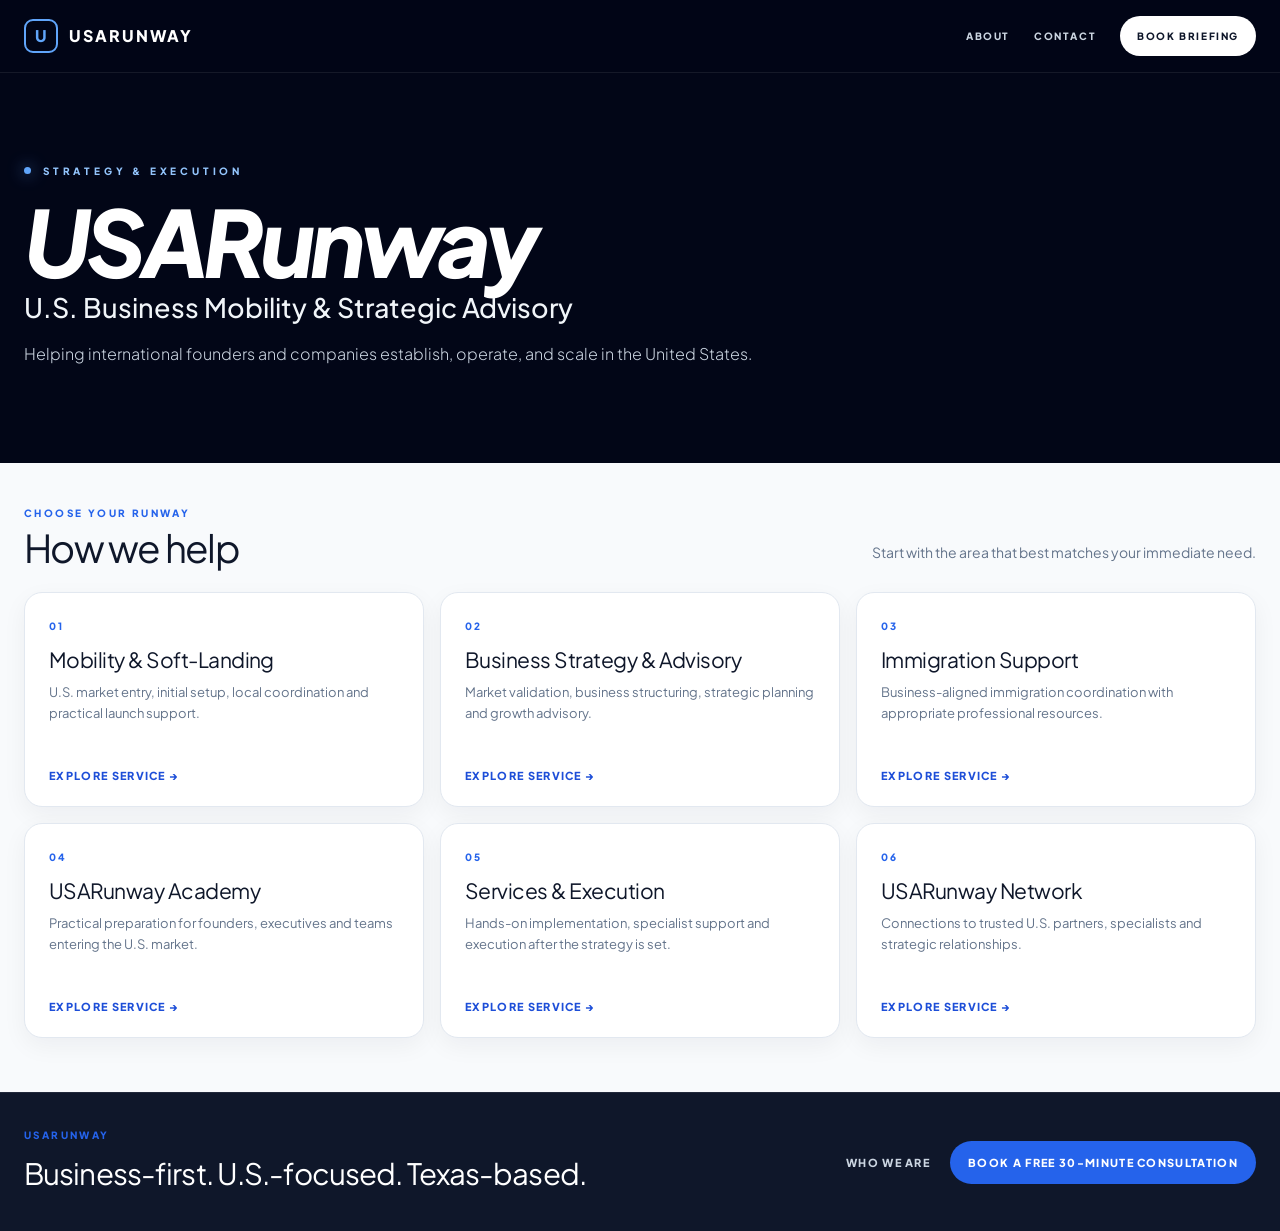
==== index.html @ c8769352 "Add files via upload" ====
<!DOCTYPE html>
<html lang="en">
<head>
  <meta charset="UTF-8">
  <meta name="viewport" content="width=device-width, initial-scale=1.0">
  <title>USARunway | U.S. Business Mobility & Strategic Advisory</title>
  <meta name="description" content="USARunway helps international founders and companies establish, operate, and scale in the United States.">
  <meta name="robots" content="index, follow">
  <meta name="theme-color" content="#020617">

  <link rel="icon" type="image/x-icon" href="favicon.ico">
  <link rel="icon" type="image/png" sizes="32x32" href="favicon-32x32.png">
  <link rel="icon" type="image/png" sizes="16x16" href="favicon-16x16.png">
  <link rel="apple-touch-icon" href="apple-touch-icon.png">
  <link rel="manifest" href="site.webmanifest">

  <link href="https://fonts.googleapis.com/css2?family=Plus+Jakarta+Sans:wght@300;400;500;600;700;800&display=swap" rel="stylesheet">
  <link rel="stylesheet" href="assets/site.css">
  <link rel="stylesheet" href="assets/static-overrides.css">
</head>
<body class="home-v4">
  <header class="v4-nav">
    <div class="v4-nav-inner">
      <a class="v4-brand" href="./" aria-label="USARunway home">
        <span class="v4-brand-mark" aria-hidden="true">U</span>
        <span>USARUNWAY</span>
      </a>
      <nav class="v4-nav-links" aria-label="Primary navigation">
        <a href="about/">About</a>
        <a href="contact/">Contact</a>
        <a class="v4-nav-cta" href="contact/">Book Briefing</a>
      </nav>
    </div>
  </header>

  <main>
    <section class="v4-hero">
      <div class="v4-hero-photo" aria-hidden="true"></div>
      <div class="v4-hero-overlay" aria-hidden="true"></div>
      <div class="v4-hero-inner">
        <div class="v4-kicker"><span></span> Strategy &amp; Execution</div>
        <h1>USARunway</h1>
        <p class="v4-subhead">U.S. Business Mobility &amp; Strategic Advisory</p>
        <p class="v4-intro">Helping international founders and companies establish, operate, and scale in the United States.</p>
      </div>
    </section>

    <section class="v4-services" aria-labelledby="services-heading">
      <div class="v4-services-inner">
        <div class="v4-section-head">
          <div>
            <p class="v4-eyebrow">Choose your runway</p>
            <h2 id="services-heading">How we help</h2>
          </div>
          <p>Start with the area that best matches your immediate need.</p>
        </div>

        <div class="v4-card-grid">
          <a class="v4-card" href="mobility/">
            <span class="v4-card-no">01</span>
            <h3>Mobility &amp; Soft-Landing</h3>
            <p>U.S. market entry, initial setup, local coordination and practical launch support.</p>
            <span class="v4-card-link">Explore service →</span>
          </a>

          <a class="v4-card" href="strategy/">
            <span class="v4-card-no">02</span>
            <h3>Business Strategy &amp; Advisory</h3>
            <p>Market validation, business structuring, strategic planning and growth advisory.</p>
            <span class="v4-card-link">Explore service →</span>
          </a>

          <a class="v4-card" href="immigration/">
            <span class="v4-card-no">03</span>
            <h3>Immigration Support</h3>
            <p>Business-aligned immigration coordination with appropriate professional resources.</p>
            <span class="v4-card-link">Explore service →</span>
          </a>

          <a class="v4-card" href="academy/">
            <span class="v4-card-no">04</span>
            <h3>USARunway Academy</h3>
            <p>Practical preparation for founders, executives and teams entering the U.S. market.</p>
            <span class="v4-card-link">Explore service →</span>
          </a>

          <a class="v4-card" href="execution/">
            <span class="v4-card-no">05</span>
            <h3>Services &amp; Execution</h3>
            <p>Hands-on implementation, specialist support and execution after the strategy is set.</p>
            <span class="v4-card-link">Explore service →</span>
          </a>

          <a class="v4-card" href="network/">
            <span class="v4-card-no">06</span>
            <h3>USARunway Network</h3>
            <p>Connections to trusted U.S. partners, specialists and strategic relationships.</p>
            <span class="v4-card-link">Explore service →</span>
          </a>
        </div>
      </div>
    </section>

    <section class="v4-secondary">
      <div class="v4-secondary-inner">
        <div>
          <p class="v4-eyebrow">USARunway</p>
          <h2>Business-first. U.S.-focused. Texas-based.</h2>
        </div>
        <div class="v4-secondary-actions">
          <a href="about/">Who we are</a>
          <a class="v4-secondary-cta" href="contact/">Book a free 30-minute consultation</a>
        </div>
      </div>
    </section>
  </main>
</body>
</html>
---- assets/site.css ----
*,:before,:after{--tw-border-spacing-x: 0;--tw-border-spacing-y: 0;--tw-translate-x: 0;--tw-translate-y: 0;--tw-rotate: 0;--tw-skew-x: 0;--tw-skew-y: 0;--tw-scale-x: 1;--tw-scale-y: 1;--tw-pan-x: ;--tw-pan-y: ;--tw-pinch-zoom: ;--tw-scroll-snap-strictness: proximity;--tw-gradient-from-position: ;--tw-gradient-via-position: ;--tw-gradient-to-position: ;--tw-ordinal: ;--tw-slashed-zero: ;--tw-numeric-figure: ;--tw-numeric-spacing: ;--tw-numeric-fraction: ;--tw-ring-inset: ;--tw-ring-offset-width: 0px;--tw-ring-offset-color: #fff;--tw-ring-color: rgb(59 130 246 / .5);--tw-ring-offset-shadow: 0 0 #0000;--tw-ring-shadow: 0 0 #0000;--tw-shadow: 0 0 #0000;--tw-shadow-colored: 0 0 #0000;--tw-blur: ;--tw-brightness: ;--tw-contrast: ;--tw-grayscale: ;--tw-hue-rotate: ;--tw-invert: ;--tw-saturate: ;--tw-sepia: ;--tw-drop-shadow: ;--tw-backdrop-blur: ;--tw-backdrop-brightness: ;--tw-backdrop-contrast: ;--tw-backdrop-grayscale: ;--tw-backdrop-hue-rotate: ;--tw-backdrop-invert: ;--tw-backdrop-opacity: ;--tw-backdrop-saturate: ;--tw-backdrop-sepia: ;--tw-contain-size: ;--tw-contain-layout: ;--tw-contain-paint: ;--tw-contain-style: }::backdrop{--tw-border-spacing-x: 0;--tw-border-spacing-y: 0;--tw-translate-x: 0;--tw-translate-y: 0;--tw-rotate: 0;--tw-skew-x: 0;--tw-skew-y: 0;--tw-scale-x: 1;--tw-scale-y: 1;--tw-pan-x: ;--tw-pan-y: ;--tw-pinch-zoom: ;--tw-scroll-snap-strictness: proximity;--tw-gradient-from-position: ;--tw-gradient-via-position: ;--tw-gradient-to-position: ;--tw-ordinal: ;--tw-slashed-zero: ;--tw-numeric-figure: ;--tw-numeric-spacing: ;--tw-numeric-fraction: ;--tw-ring-inset: ;--tw-ring-offset-width: 0px;--tw-ring-offset-color: #fff;--tw-ring-color: rgb(59 130 246 / .5);--tw-ring-offset-shadow: 0 0 #0000;--tw-ring-shadow: 0 0 #0000;--tw-shadow: 0 0 #0000;--tw-shadow-colored: 0 0 #0000;--tw-blur: ;--tw-brightness: ;--tw-contrast: ;--tw-grayscale: ;--tw-hue-rotate: ;--tw-invert: ;--tw-saturate: ;--tw-sepia: ;--tw-drop-shadow: ;--tw-backdrop-blur: ;--tw-backdrop-brightness: ;--tw-backdrop-contrast: ;--tw-backdrop-grayscale: ;--tw-backdrop-hue-rotate: ;--tw-backdrop-invert: ;--tw-backdrop-opacity: ;--tw-backdrop-saturate: ;--tw-backdrop-sepia: ;--tw-contain-size: ;--tw-contain-layout: ;--tw-contain-paint: ;--tw-contain-style: }*,:before,:after{box-sizing:border-box;border-width:0;border-style:solid;border-color:#e5e7eb}:before,:after{--tw-content: ""}html,:host{line-height:1.5;-webkit-text-size-adjust:100%;-moz-tab-size:4;-o-tab-size:4;tab-size:4;font-family:ui-sans-serif,system-ui,sans-serif,"Apple Color Emoji","Segoe UI Emoji",Segoe UI Symbol,"Noto Color Emoji";font-feature-settings:normal;font-variation-settings:normal;-webkit-tap-highlight-color:transparent}body{margin:0;line-height:inherit}hr{height:0;color:inherit;border-top-width:1px}abbr:where([title]){-webkit-text-decoration:underline dotted;text-decoration:underline dotted}h1,h2,h3,h4,h5,h6{font-size:inherit;font-weight:inherit}a{color:inherit;text-decoration:inherit}b,strong{font-weight:bolder}code,kbd,samp,pre{font-family:ui-monospace,SFMono-Regular,Menlo,Monaco,Consolas,Liberation Mono,Courier New,monospace;font-feature-settings:normal;font-variation-settings:normal;font-size:1em}small{font-size:80%}sub,sup{font-size:75%;line-height:0;position:relative;vertical-align:baseline}sub{bottom:-.25em}sup{top:-.5em}table{text-indent:0;border-color:inherit;border-collapse:collapse}button,input,optgroup,select,textarea{font-family:inherit;font-feature-settings:inherit;font-variation-settings:inherit;font-size:100%;font-weight:inherit;line-height:inherit;letter-spacing:inherit;color:inherit;margin:0;padding:0}button,select{text-transform:none}button,input:where([type=button]),input:where([type=reset]),input:where([type=submit]){-webkit-appearance:button;background-color:transparent;background-image:none}:-moz-focusring{outline:auto}:-moz-ui-invalid{box-shadow:none}progress{vertical-align:baseline}::-webkit-inner-spin-button,::-webkit-outer-spin-button{height:auto}[type=search]{-webkit-appearance:textfield;outline-offset:-2px}::-webkit-search-decoration{-webkit-appearance:none}::-webkit-file-upload-button{-webkit-appearance:button;font:inherit}summary{display:list-item}blockquote,dl,dd,h1,h2,h3,h4,h5,h6,hr,figure,p,pre{margin:0}fieldset{margin:0;padding:0}legend{padding:0}ol,ul,menu{list-style:none;margin:0;padding:0}dialog{padding:0}textarea{resize:vertical}input::-moz-placeholder,textarea::-moz-placeholder{opacity:1;color:#9ca3af}input::placeholder,textarea::placeholder{opacity:1;color:#9ca3af}button,[role=button]{cursor:pointer}:disabled{cursor:default}img,svg,video,canvas,audio,iframe,embed,object{display:block;vertical-align:middle}img,video{max-width:100%;height:auto}[hidden]:where(:not([hidden=until-found])){display:none}.container{width:100%}@media(min-width:640px){.container{max-width:640px}}@media(min-width:768px){.container{max-width:768px}}@media(min-width:1024px){.container{max-width:1024px}}@media(min-width:1280px){.container{max-width:1280px}}@media(min-width:1536px){.container{max-width:1536px}}.pointer-events-none{pointer-events:none}.pointer-events-auto{pointer-events:auto}.visible{visibility:visible}.invisible{visibility:hidden}.static{position:static}.fixed{position:fixed}.absolute{position:absolute}.relative{position:relative}.sticky{position:sticky}.inset-0{top:0;right:0;bottom:0;left:0}.inset-x-0{left:0;right:0}.-bottom-1{bottom:-.25rem}.-bottom-10{bottom:-2.5rem}.-right-1{right:-.25rem}.-right-10{right:-2.5rem}.-top-1{top:-.25rem}.bottom-0{bottom:0}.bottom-1{bottom:.25rem}.bottom-6{bottom:1.5rem}.left-0{left:0}.left-1{left:.25rem}.left-1\/2{left:50%}.left-4{left:1rem}.left-6{left:1.5rem}.left-\[50\%\]{left:50%}.right-0{right:0}.right-4{right:1rem}.right-6{right:1.5rem}.top-0{top:0}.top-1{top:.25rem}.top-1\/2{top:50%}.top-3{top:.75rem}.top-3\.5{top:.875rem}.top-32{top:8rem}.top-4{top:1rem}.top-\[42px\]{top:42px}.top-full{top:100%}.z-0{z-index:0}.z-10{z-index:10}.z-20{z-index:20}.z-30{z-index:30}.z-40{z-index:40}.z-50{z-index:50}.z-\[100\]{z-index:100}.z-\[1\]{z-index:1}.z-\[200\]{z-index:200}.z-\[60\]{z-index:60}.z-\[70\]{z-index:70}.z-\[90\]{z-index:90}.z-\[9999\]{z-index:9999}.col-span-1{grid-column:span 1 / span 1}.col-span-4{grid-column:span 4 / span 4}.col-span-8{grid-column:span 8 / span 8}.m-auto{margin:auto}.mx-4{margin-left:1rem;margin-right:1rem}.mx-auto{margin-left:auto;margin-right:auto}.-mr-10{margin-right:-2.5rem}.-mr-16{margin-right:-4rem}.-mr-32{margin-right:-8rem}.-mt-10{margin-top:-2.5rem}.-mt-16{margin-top:-4rem}.-mt-32{margin-top:-8rem}.-mt-px{margin-top:-1px}.mb-1{margin-bottom:.25rem}.mb-10{margin-bottom:2.5rem}.mb-12{margin-bottom:3rem}.mb-16{margin-bottom:4rem}.mb-2{margin-bottom:.5rem}.mb-20{margin-bottom:5rem}.mb-24{margin-bottom:6rem}.mb-3{margin-bottom:.75rem}.mb-4{margin-bottom:1rem}.mb-6{margin-bottom:1.5rem}.mb-8{margin-bottom:2rem}.ml-2{margin-left:.5rem}.ml-4{margin-left:1rem}.mr-1{margin-right:.25rem}.mr-2{margin-right:.5rem}.mt-1{margin-top:.25rem}.mt-10{margin-top:2.5rem}.mt-12{margin-top:3rem}.mt-16{margin-top:4rem}.mt-2{margin-top:.5rem}.mt-20{margin-top:5rem}.mt-4{margin-top:1rem}.mt-6{margin-top:1.5rem}.mt-8{margin-top:2rem}.mt-auto{margin-top:auto}.line-clamp-1{overflow:hidden;display:-webkit-box;-webkit-box-orient:vertical;-webkit-line-clamp:1}.line-clamp-2{overflow:hidden;display:-webkit-box;-webkit-box-orient:vertical;-webkit-line-clamp:2}.line-clamp-3{overflow:hidden;display:-webkit-box;-webkit-box-orient:vertical;-webkit-line-clamp:3}.block{display:block}.inline-block{display:inline-block}.flex{display:flex}.inline-flex{display:inline-flex}.table{display:table}.grid{display:grid}.hidden{display:none}.aspect-square{aspect-ratio:1 / 1}.h-1{height:.25rem}.h-1\.5{height:.375rem}.h-10{height:2.5rem}.h-11{height:2.75rem}.h-12{height:3rem}.h-16{height:4rem}.h-2{height:.5rem}.h-20{height:5rem}.h-24{height:6rem}.h-3{height:.75rem}.h-3\.5{height:.875rem}.h-32{height:8rem}.h-4{height:1rem}.h-40{height:10rem}.h-48{height:12rem}.h-5{height:1.25rem}.h-6{height:1.5rem}.h-60{height:15rem}.h-64{height:16rem}.h-7{height:1.75rem}.h-8{height:2rem}.h-\[100px\]{height:100px}.h-\[279\.4mm\]{height:279.4mm}.h-\[500px\]{height:500px}.h-\[600px\]{height:600px}.h-\[60vh\]{height:60vh}.h-\[85vh\]{height:85vh}.h-\[calc\(100vh-140px\)\]{height:calc(100vh - 140px)}.h-fit{height:-moz-fit-content;height:fit-content}.h-full{height:100%}.h-screen{height:100vh}.max-h-\[90vh\]{max-height:90vh}.max-h-full{max-height:100%}.min-h-\[100px\]{min-height:100px}.min-h-\[1100px\]{min-height:1100px}.min-h-\[150px\]{min-height:150px}.min-h-\[300px\]{min-height:300px}.min-h-\[400px\]{min-height:400px}.min-h-\[500px\]{min-height:500px}.min-h-\[90vh\]{min-height:90vh}.min-h-full{min-height:100%}.min-h-screen{min-height:100vh}.w-1\.5{width:.375rem}.w-10{width:2.5rem}.w-12{width:3rem}.w-16{width:4rem}.w-2{width:.5rem}.w-20{width:5rem}.w-24{width:6rem}.w-3{width:.75rem}.w-3\.5{width:.875rem}.w-32{width:8rem}.w-4{width:1rem}.w-40{width:10rem}.w-48{width:12rem}.w-5{width:1.25rem}.w-6{width:1.5rem}.w-64{width:16rem}.w-72{width:18rem}.w-8{width:2rem}.w-80{width:20rem}.w-\[49\%\]{width:49%}.w-\[500px\]{width:500px}.w-auto{width:auto}.w-full{width:100%}.w-px{width:1px}.min-w-\[20px\]{min-width:20px}.min-w-\[240px\]{min-width:240px}.min-w-\[40px\]{min-width:40px}.max-w-2xl{max-width:42rem}.max-w-3xl{max-width:48rem}.max-w-4xl{max-width:56rem}.max-w-5xl{max-width:64rem}.max-w-6xl{max-width:72rem}.max-w-7xl{max-width:80rem}.max-w-\[150px\]{max-width:150px}.max-w-\[200px\]{max-width:200px}.max-w-\[215\.9mm\]{max-width:215.9mm}.max-w-full{max-width:100%}.max-w-lg{max-width:32rem}.max-w-md{max-width:28rem}.max-w-none{max-width:none}.max-w-sm{max-width:24rem}.max-w-xl{max-width:36rem}.max-w-xs{max-width:20rem}.flex-1{flex:1 1 0%}.flex-shrink-0,.shrink-0{flex-shrink:0}.flex-grow{flex-grow:1}.border-collapse{border-collapse:collapse}.-translate-x-1\/2{--tw-translate-x: -50%;transform:translate(var(--tw-translate-x),var(--tw-translate-y)) rotate(var(--tw-rotate)) skew(var(--tw-skew-x)) skewY(var(--tw-skew-y)) scaleX(var(--tw-scale-x)) scaleY(var(--tw-scale-y))}.-translate-x-full{--tw-translate-x: -100%;transform:translate(var(--tw-translate-x),var(--tw-translate-y)) rotate(var(--tw-rotate)) skew(var(--tw-skew-x)) skewY(var(--tw-skew-y)) scaleX(var(--tw-scale-x)) scaleY(var(--tw-scale-y))}.-translate-y-1\/2{--tw-translate-y: -50%;transform:translate(var(--tw-translate-x),var(--tw-translate-y)) rotate(var(--tw-rotate)) skew(var(--tw-skew-x)) skewY(var(--tw-skew-y)) scaleX(var(--tw-scale-x)) scaleY(var(--tw-scale-y))}.translate-x-0{--tw-translate-x: 0px;transform:translate(var(--tw-translate-x),var(--tw-translate-y)) rotate(var(--tw-rotate)) skew(var(--tw-skew-x)) skewY(var(--tw-skew-y)) scaleX(var(--tw-scale-x)) scaleY(var(--tw-scale-y))}.rotate-3{--tw-rotate: 3deg;transform:translate(var(--tw-translate-x),var(--tw-translate-y)) rotate(var(--tw-rotate)) skew(var(--tw-skew-x)) skewY(var(--tw-skew-y)) scaleX(var(--tw-scale-x)) scaleY(var(--tw-scale-y))}.scale-105{--tw-scale-x: 1.05;--tw-scale-y: 1.05;transform:translate(var(--tw-translate-x),var(--tw-translate-y)) rotate(var(--tw-rotate)) skew(var(--tw-skew-x)) skewY(var(--tw-skew-y)) scaleX(var(--tw-scale-x)) scaleY(var(--tw-scale-y))}.scale-110{--tw-scale-x: 1.1;--tw-scale-y: 1.1;transform:translate(var(--tw-translate-x),var(--tw-translate-y)) rotate(var(--tw-rotate)) skew(var(--tw-skew-x)) skewY(var(--tw-skew-y)) scaleX(var(--tw-scale-x)) scaleY(var(--tw-scale-y))}.transform{transform:translate(var(--tw-translate-x),var(--tw-translate-y)) rotate(var(--tw-rotate)) skew(var(--tw-skew-x)) skewY(var(--tw-skew-y)) scaleX(var(--tw-scale-x)) scaleY(var(--tw-scale-y))}@keyframes pulse{50%{opacity:.5}}.animate-pulse{animation:pulse 2s cubic-bezier(.4,0,.6,1) infinite}@keyframes spin{to{transform:rotate(360deg)}}.animate-spin{animation:spin 1s linear infinite}.cursor-help{cursor:help}.cursor-not-allowed{cursor:not-allowed}.cursor-pointer{cursor:pointer}.cursor-wait{cursor:wait}.resize{resize:both}.appearance-none{-webkit-appearance:none;-moz-appearance:none;appearance:none}.break-after-page{-moz-column-break-after:page;break-after:page}.auto-rows-fr{grid-auto-rows:minmax(0,1fr)}.grid-cols-1{grid-template-columns:repeat(1,minmax(0,1fr))}.grid-cols-12{grid-template-columns:repeat(12,minmax(0,1fr))}.grid-cols-2{grid-template-columns:repeat(2,minmax(0,1fr))}.grid-cols-7{grid-template-columns:repeat(7,minmax(0,1fr))}.flex-col{flex-direction:column}.flex-wrap{flex-wrap:wrap}.items-start{align-items:flex-start}.items-end{align-items:flex-end}.items-center{align-items:center}.items-baseline{align-items:baseline}.justify-end{justify-content:flex-end}.justify-center{justify-content:center}.justify-between{justify-content:space-between}.gap-1{gap:.25rem}.gap-1\.5{gap:.375rem}.gap-10{gap:2.5rem}.gap-12{gap:3rem}.gap-16{gap:4rem}.gap-2{gap:.5rem}.gap-20{gap:5rem}.gap-3{gap:.75rem}.gap-4{gap:1rem}.gap-6{gap:1.5rem}.gap-8{gap:2rem}.space-x-2>:not([hidden])~:not([hidden]){--tw-space-x-reverse: 0;margin-right:calc(.5rem * var(--tw-space-x-reverse));margin-left:calc(.5rem * calc(1 - var(--tw-space-x-reverse)))}.space-x-3>:not([hidden])~:not([hidden]){--tw-space-x-reverse: 0;margin-right:calc(.75rem * var(--tw-space-x-reverse));margin-left:calc(.75rem * calc(1 - var(--tw-space-x-reverse)))}.space-x-4>:not([hidden])~:not([hidden]){--tw-space-x-reverse: 0;margin-right:calc(1rem * var(--tw-space-x-reverse));margin-left:calc(1rem * calc(1 - var(--tw-space-x-reverse)))}.space-x-6>:not([hidden])~:not([hidden]){--tw-space-x-reverse: 0;margin-right:calc(1.5rem * var(--tw-space-x-reverse));margin-left:calc(1.5rem * calc(1 - var(--tw-space-x-reverse)))}.space-x-8>:not([hidden])~:not([hidden]){--tw-space-x-reverse: 0;margin-right:calc(2rem * var(--tw-space-x-reverse));margin-left:calc(2rem * calc(1 - var(--tw-space-x-reverse)))}.space-y-1>:not([hidden])~:not([hidden]){--tw-space-y-reverse: 0;margin-top:calc(.25rem * calc(1 - var(--tw-space-y-reverse)));margin-bottom:calc(.25rem * var(--tw-space-y-reverse))}.space-y-10>:not([hidden])~:not([hidden]){--tw-space-y-reverse: 0;margin-top:calc(2.5rem * calc(1 - var(--tw-space-y-reverse)));margin-bottom:calc(2.5rem * var(--tw-space-y-reverse))}.space-y-12>:not([hidden])~:not([hidden]){--tw-space-y-reverse: 0;margin-top:calc(3rem * calc(1 - var(--tw-space-y-reverse)));margin-bottom:calc(3rem * var(--tw-space-y-reverse))}.space-y-2>:not([hidden])~:not([hidden]){--tw-space-y-reverse: 0;margin-top:calc(.5rem * calc(1 - var(--tw-space-y-reverse)));margin-bottom:calc(.5rem * var(--tw-space-y-reverse))}.space-y-4>:not([hidden])~:not([hidden]){--tw-space-y-reverse: 0;margin-top:calc(1rem * calc(1 - var(--tw-space-y-reverse)));margin-bottom:calc(1rem * var(--tw-space-y-reverse))}.space-y-6>:not([hidden])~:not([hidden]){--tw-space-y-reverse: 0;margin-top:calc(1.5rem * calc(1 - var(--tw-space-y-reverse)));margin-bottom:calc(1.5rem * var(--tw-space-y-reverse))}.space-y-8>:not([hidden])~:not([hidden]){--tw-space-y-reverse: 0;margin-top:calc(2rem * calc(1 - var(--tw-space-y-reverse)));margin-bottom:calc(2rem * var(--tw-space-y-reverse))}.divide-y>:not([hidden])~:not([hidden]){--tw-divide-y-reverse: 0;border-top-width:calc(1px * calc(1 - var(--tw-divide-y-reverse)));border-bottom-width:calc(1px * var(--tw-divide-y-reverse))}.divide-slate-100>:not([hidden])~:not([hidden]){--tw-divide-opacity: 1;border-color:rgb(241 245 249 / var(--tw-divide-opacity, 1))}.divide-white\/5>:not([hidden])~:not([hidden]){border-color:#ffffff0d}.overflow-hidden{overflow:hidden}.overflow-x-auto{overflow-x:auto}.overflow-y-auto{overflow-y:auto}.overflow-x-hidden{overflow-x:hidden}.truncate{overflow:hidden;text-overflow:ellipsis;white-space:nowrap}.whitespace-nowrap{white-space:nowrap}.whitespace-pre-line{white-space:pre-line}.whitespace-pre-wrap{white-space:pre-wrap}.break-all{word-break:break-all}.rounded{border-radius:.25rem}.rounded-2xl{border-radius:1rem}.rounded-3xl{border-radius:1.5rem}.rounded-\[1\.4rem\]{border-radius:1.4rem}.rounded-\[100px\]{border-radius:100px}.rounded-\[20px\]{border-radius:20px}.rounded-\[30px\]{border-radius:30px}.rounded-\[40px\]{border-radius:40px}.rounded-\[60px\]{border-radius:60px}.rounded-full{border-radius:9999px}.rounded-lg{border-radius:.5rem}.rounded-sm{border-radius:.125rem}.rounded-xl{border-radius:.75rem}.rounded-t-lg{border-top-left-radius:.5rem;border-top-right-radius:.5rem}.border{border-width:1px}.border-0{border-width:0px}.border-2{border-width:2px}.border-4{border-width:4px}.border-y{border-top-width:1px;border-bottom-width:1px}.border-b{border-bottom-width:1px}.border-b-2{border-bottom-width:2px}.border-l{border-left-width:1px}.border-l-2{border-left-width:2px}.border-l-4{border-left-width:4px}.border-r{border-right-width:1px}.border-t{border-top-width:1px}.border-t-4{border-top-width:4px}.border-dashed{border-style:dashed}.border-amber-400\/20{border-color:#fbbf2433}.border-amber-500{--tw-border-opacity: 1;border-color:rgb(245 158 11 / var(--tw-border-opacity, 1))}.border-amber-500\/20{border-color:#f59e0b33}.border-amber-500\/30{border-color:#f59e0b4d}.border-blue-400\/20{border-color:#60a5fa33}.border-blue-500{--tw-border-opacity: 1;border-color:rgb(59 130 246 / var(--tw-border-opacity, 1))}.border-blue-500\/10{border-color:#3b82f61a}.border-blue-500\/20{border-color:#3b82f633}.border-blue-500\/30{border-color:#3b82f64d}.border-blue-500\/50{border-color:#3b82f680}.border-blue-600{--tw-border-opacity: 1;border-color:rgb(37 99 235 / var(--tw-border-opacity, 1))}.border-blue-600\/20{border-color:#2563eb33}.border-emerald-400\/20{border-color:#34d39933}.border-emerald-500{--tw-border-opacity: 1;border-color:rgb(16 185 129 / var(--tw-border-opacity, 1))}.border-emerald-500\/20{border-color:#10b98133}.border-emerald-500\/30{border-color:#10b9814d}.border-emerald-500\/50{border-color:#10b98180}.border-fuchsia-500{--tw-border-opacity: 1;border-color:rgb(217 70 239 / var(--tw-border-opacity, 1))}.border-fuchsia-500\/20{border-color:#d946ef33}.border-fuchsia-500\/30{border-color:#d946ef4d}.border-gray-300{--tw-border-opacity: 1;border-color:rgb(209 213 219 / var(--tw-border-opacity, 1))}.border-green-400\/20{border-color:#4ade8033}.border-green-500{--tw-border-opacity: 1;border-color:rgb(34 197 94 / var(--tw-border-opacity, 1))}.border-green-500\/20{border-color:#22c55e33}.border-green-500\/30{border-color:#22c55e4d}.border-green-500\/50{border-color:#22c55e80}.border-indigo-500{--tw-border-opacity: 1;border-color:rgb(99 102 241 / var(--tw-border-opacity, 1))}.border-indigo-500\/20{border-color:#6366f133}.border-indigo-500\/30{border-color:#6366f14d}.border-orange-500\/10{border-color:#f973161a}.border-orange-500\/20{border-color:#f9731633}.border-purple-500{--tw-border-opacity: 1;border-color:rgb(168 85 247 / var(--tw-border-opacity, 1))}.border-purple-500\/20{border-color:#a855f733}.border-purple-500\/30{border-color:#a855f74d}.border-purple-500\/50{border-color:#a855f780}.border-red-500{--tw-border-opacity: 1;border-color:rgb(239 68 68 / var(--tw-border-opacity, 1))}.border-red-500\/10{border-color:#ef44441a}.border-red-500\/20{border-color:#ef444433}.border-red-500\/30{border-color:#ef44444d}.border-red-500\/50{border-color:#ef444480}.border-red-600\/20{border-color:#dc262633}.border-rose-400\/20{border-color:#fb718533}.border-rose-500\/20{border-color:#f43f5e33}.border-rose-500\/30{border-color:#f43f5e4d}.border-slate-100{--tw-border-opacity: 1;border-color:rgb(241 245 249 / var(--tw-border-opacity, 1))}.border-slate-200{--tw-border-opacity: 1;border-color:rgb(226 232 240 / var(--tw-border-opacity, 1))}.border-slate-400\/20{border-color:#94a3b833}.border-slate-500{--tw-border-opacity: 1;border-color:rgb(100 116 139 / var(--tw-border-opacity, 1))}.border-slate-500\/30{border-color:#64748b4d}.border-slate-500\/50{border-color:#64748b80}.border-slate-800{--tw-border-opacity: 1;border-color:rgb(30 41 59 / var(--tw-border-opacity, 1))}.border-slate-900{--tw-border-opacity: 1;border-color:rgb(15 23 42 / var(--tw-border-opacity, 1))}.border-transparent{border-color:transparent}.border-white{--tw-border-opacity: 1;border-color:rgb(255 255 255 / var(--tw-border-opacity, 1))}.border-white\/10{border-color:#ffffff1a}.border-white\/20{border-color:#fff3}.border-white\/30{border-color:#ffffff4d}.border-white\/5{border-color:#ffffff0d}.border-t-blue-500{--tw-border-opacity: 1;border-top-color:rgb(59 130 246 / var(--tw-border-opacity, 1))}.border-t-slate-800{--tw-border-opacity: 1;border-top-color:rgb(30 41 59 / var(--tw-border-opacity, 1))}.border-t-transparent{border-top-color:transparent}.border-t-white{--tw-border-opacity: 1;border-top-color:rgb(255 255 255 / var(--tw-border-opacity, 1))}.bg-amber-400\/10{background-color:#fbbf241a}.bg-amber-500{--tw-bg-opacity: 1;background-color:rgb(245 158 11 / var(--tw-bg-opacity, 1))}.bg-amber-500\/10{background-color:#f59e0b1a}.bg-amber-500\/20{background-color:#f59e0b33}.bg-amber-600{--tw-bg-opacity: 1;background-color:rgb(217 119 6 / var(--tw-bg-opacity, 1))}.bg-amber-600\/20{background-color:#d9770633}.bg-amber-900\/10{background-color:#78350f1a}.bg-black\/40{background-color:#0006}.bg-black\/50{background-color:#00000080}.bg-black\/60{background-color:#0009}.bg-black\/80{background-color:#000c}.bg-blue-400{--tw-bg-opacity: 1;background-color:rgb(96 165 250 / var(--tw-bg-opacity, 1))}.bg-blue-400\/10{background-color:#60a5fa1a}.bg-blue-500{--tw-bg-opacity: 1;background-color:rgb(59 130 246 / var(--tw-bg-opacity, 1))}.bg-blue-500\/10{background-color:#3b82f61a}.bg-blue-500\/20{background-color:#3b82f633}.bg-blue-500\/5{background-color:#3b82f60d}.bg-blue-600{--tw-bg-opacity: 1;background-color:rgb(37 99 235 / var(--tw-bg-opacity, 1))}.bg-blue-600\/10{background-color:#2563eb1a}.bg-blue-600\/20{background-color:#2563eb33}.bg-blue-600\/5{background-color:#2563eb0d}.bg-blue-900\/10{background-color:#1e3a8a1a}.bg-blue-900\/20{background-color:#1e3a8a33}.bg-blue-900\/90{background-color:#1e3a8ae6}.bg-blue-950\/20{background-color:#17255433}.bg-emerald-400\/10{background-color:#34d3991a}.bg-emerald-500{--tw-bg-opacity: 1;background-color:rgb(16 185 129 / var(--tw-bg-opacity, 1))}.bg-emerald-500\/10{background-color:#10b9811a}.bg-emerald-500\/20{background-color:#10b98133}.bg-emerald-600{--tw-bg-opacity: 1;background-color:rgb(5 150 105 / var(--tw-bg-opacity, 1))}.bg-emerald-600\/20{background-color:#05966933}.bg-emerald-600\/5{background-color:#0596690d}.bg-fuchsia-500\/20{background-color:#d946ef33}.bg-fuchsia-600{--tw-bg-opacity: 1;background-color:rgb(192 38 211 / var(--tw-bg-opacity, 1))}.bg-fuchsia-600\/20{background-color:#c026d333}.bg-fuchsia-900\/10{background-color:#701a751a}.bg-green-400\/10{background-color:#4ade801a}.bg-green-500{--tw-bg-opacity: 1;background-color:rgb(34 197 94 / var(--tw-bg-opacity, 1))}.bg-green-500\/10{background-color:#22c55e1a}.bg-green-500\/20{background-color:#22c55e33}.bg-green-500\/5{background-color:#22c55e0d}.bg-green-600{--tw-bg-opacity: 1;background-color:rgb(22 163 74 / var(--tw-bg-opacity, 1))}.bg-green-600\/20{background-color:#16a34a33}.bg-indigo-400\/10{background-color:#818cf81a}.bg-indigo-600{--tw-bg-opacity: 1;background-color:rgb(79 70 229 / var(--tw-bg-opacity, 1))}.bg-indigo-600\/10{background-color:#4f46e51a}.bg-indigo-600\/20{background-color:#4f46e533}.bg-orange-400\/10{background-color:#fb923c1a}.bg-orange-500\/5{background-color:#f973160d}.bg-pink-400\/10{background-color:#f472b61a}.bg-purple-400\/10{background-color:#c084fc1a}.bg-purple-500\/10{background-color:#a855f71a}.bg-purple-500\/20{background-color:#a855f733}.bg-purple-600{--tw-bg-opacity: 1;background-color:rgb(147 51 234 / var(--tw-bg-opacity, 1))}.bg-purple-600\/5{background-color:#9333ea0d}.bg-purple-900\/10{background-color:#581c871a}.bg-purple-900\/50{background-color:#581c8780}.bg-red-400\/10{background-color:#f871711a}.bg-red-500{--tw-bg-opacity: 1;background-color:rgb(239 68 68 / var(--tw-bg-opacity, 1))}.bg-red-500\/10{background-color:#ef44441a}.bg-red-500\/20{background-color:#ef444433}.bg-red-500\/5{background-color:#ef44440d}.bg-red-600{--tw-bg-opacity: 1;background-color:rgb(220 38 38 / var(--tw-bg-opacity, 1))}.bg-red-600\/10{background-color:#dc26261a}.bg-red-600\/20{background-color:#dc262633}.bg-red-600\/5{background-color:#dc26260d}.bg-rose-400\/10{background-color:#fb71851a}.bg-rose-500\/10{background-color:#f43f5e1a}.bg-rose-600{--tw-bg-opacity: 1;background-color:rgb(225 29 72 / var(--tw-bg-opacity, 1))}.bg-rose-600\/20{background-color:#e11d4833}.bg-slate-200{--tw-bg-opacity: 1;background-color:rgb(226 232 240 / var(--tw-bg-opacity, 1))}.bg-slate-400\/10{background-color:#94a3b81a}.bg-slate-50{--tw-bg-opacity: 1;background-color:rgb(248 250 252 / var(--tw-bg-opacity, 1))}.bg-slate-500{--tw-bg-opacity: 1;background-color:rgb(100 116 139 / var(--tw-bg-opacity, 1))}.bg-slate-500\/10{background-color:#64748b1a}.bg-slate-500\/20{background-color:#64748b33}.bg-slate-600{--tw-bg-opacity: 1;background-color:rgb(71 85 105 / var(--tw-bg-opacity, 1))}.bg-slate-700{--tw-bg-opacity: 1;background-color:rgb(51 65 85 / var(--tw-bg-opacity, 1))}.bg-slate-800{--tw-bg-opacity: 1;background-color:rgb(30 41 59 / var(--tw-bg-opacity, 1))}.bg-slate-800\/20{background-color:#1e293b33}.bg-slate-800\/30{background-color:#1e293b4d}.bg-slate-800\/40{background-color:#1e293b66}.bg-slate-800\/50{background-color:#1e293b80}.bg-slate-900{--tw-bg-opacity: 1;background-color:rgb(15 23 42 / var(--tw-bg-opacity, 1))}.bg-slate-900\/20{background-color:#0f172a33}.bg-slate-900\/30{background-color:#0f172a4d}.bg-slate-900\/40{background-color:#0f172a66}.bg-slate-900\/50{background-color:#0f172a80}.bg-slate-900\/60{background-color:#0f172a99}.bg-slate-900\/80{background-color:#0f172acc}.bg-slate-900\/90{background-color:#0f172ae6}.bg-slate-900\/95{background-color:#0f172af2}.bg-slate-950{--tw-bg-opacity: 1;background-color:rgb(2 6 23 / var(--tw-bg-opacity, 1))}.bg-slate-950\/30{background-color:#0206174d}.bg-slate-950\/50{background-color:#02061780}.bg-slate-950\/80{background-color:#020617cc}.bg-slate-950\/90{background-color:#020617e6}.bg-white{--tw-bg-opacity: 1;background-color:rgb(255 255 255 / var(--tw-bg-opacity, 1))}.bg-white\/10{background-color:#ffffff1a}.bg-white\/5{background-color:#ffffff0d}.bg-white\/\[0\.02\]{background-color:#ffffff05}.bg-yellow-500\/20{background-color:#eab30833}.bg-\[url\(\'https\:\/\/images\.unsplash\.com\/photo-1486406146926-c627a92ad1ab\?q\=80\&w\=2070\&auto\=format\&fit\=crop\'\)\]{background-image:url(https://images.unsplash.com/photo-1486406146926-c627a92ad1ab?q=80&w=2070&auto=format&fit=crop)}.bg-gradient-to-b{background-image:linear-gradient(to bottom,var(--tw-gradient-stops))}.bg-gradient-to-br{background-image:linear-gradient(to bottom right,var(--tw-gradient-stops))}.bg-gradient-to-t{background-image:linear-gradient(to top,var(--tw-gradient-stops))}.bg-gradient-to-tr{background-image:linear-gradient(to top right,var(--tw-gradient-stops))}.from-amber-500{--tw-gradient-from: #f59e0b var(--tw-gradient-from-position);--tw-gradient-to: rgb(245 158 11 / 0) var(--tw-gradient-to-position);--tw-gradient-stops: var(--tw-gradient-from), var(--tw-gradient-to)}.from-black\/80{--tw-gradient-from: rgb(0 0 0 / .8) var(--tw-gradient-from-position);--tw-gradient-to: rgb(0 0 0 / 0) var(--tw-gradient-to-position);--tw-gradient-stops: var(--tw-gradient-from), var(--tw-gradient-to)}.from-blue-500{--tw-gradient-from: #3b82f6 var(--tw-gradient-from-position);--tw-gradient-to: rgb(59 130 246 / 0) var(--tw-gradient-to-position);--tw-gradient-stops: var(--tw-gradient-from), var(--tw-gradient-to)}.from-blue-600{--tw-gradient-from: #2563eb var(--tw-gradient-from-position);--tw-gradient-to: rgb(37 99 235 / 0) var(--tw-gradient-to-position);--tw-gradient-stops: var(--tw-gradient-from), var(--tw-gradient-to)}.from-emerald-500{--tw-gradient-from: #10b981 var(--tw-gradient-from-position);--tw-gradient-to: rgb(16 185 129 / 0) var(--tw-gradient-to-position);--tw-gradient-stops: var(--tw-gradient-from), var(--tw-gradient-to)}.from-fuchsia-500{--tw-gradient-from: #d946ef var(--tw-gradient-from-position);--tw-gradient-to: rgb(217 70 239 / 0) var(--tw-gradient-to-position);--tw-gradient-stops: var(--tw-gradient-from), var(--tw-gradient-to)}.from-slate-900{--tw-gradient-from: #0f172a var(--tw-gradient-from-position);--tw-gradient-to: rgb(15 23 42 / 0) var(--tw-gradient-to-position);--tw-gradient-stops: var(--tw-gradient-from), var(--tw-gradient-to)}.from-slate-950{--tw-gradient-from: #020617 var(--tw-gradient-from-position);--tw-gradient-to: rgb(2 6 23 / 0) var(--tw-gradient-to-position);--tw-gradient-stops: var(--tw-gradient-from), var(--tw-gradient-to)}.via-fuchsia-950\/20{--tw-gradient-to: rgb(74 4 78 / 0) var(--tw-gradient-to-position);--tw-gradient-stops: var(--tw-gradient-from), rgb(74 4 78 / .2) var(--tw-gradient-via-position), var(--tw-gradient-to)}.via-slate-950\/80{--tw-gradient-to: rgb(2 6 23 / 0) var(--tw-gradient-to-position);--tw-gradient-stops: var(--tw-gradient-from), rgb(2 6 23 / .8) var(--tw-gradient-via-position), var(--tw-gradient-to)}.to-indigo-600{--tw-gradient-to: #4f46e5 var(--tw-gradient-to-position)}.to-orange-600{--tw-gradient-to: #ea580c var(--tw-gradient-to-position)}.to-purple-600{--tw-gradient-to: #9333ea var(--tw-gradient-to-position)}.to-slate-950{--tw-gradient-to: #020617 var(--tw-gradient-to-position)}.to-teal-600{--tw-gradient-to: #0d9488 var(--tw-gradient-to-position)}.to-transparent{--tw-gradient-to: transparent var(--tw-gradient-to-position)}.bg-cover{background-size:cover}.bg-center{background-position:center}.object-contain{-o-object-fit:contain;object-fit:contain}.object-cover{-o-object-fit:cover;object-fit:cover}.p-0{padding:0}.p-1{padding:.25rem}.p-1\.5{padding:.375rem}.p-10{padding:2.5rem}.p-12{padding:3rem}.p-16{padding:4rem}.p-2{padding:.5rem}.p-20{padding:5rem}.p-3{padding:.75rem}.p-32{padding:8rem}.p-4{padding:1rem}.p-6{padding:1.5rem}.p-8{padding:2rem}.px-1{padding-left:.25rem;padding-right:.25rem}.px-1\.5{padding-left:.375rem;padding-right:.375rem}.px-10{padding-left:2.5rem;padding-right:2.5rem}.px-12{padding-left:3rem;padding-right:3rem}.px-16{padding-left:4rem;padding-right:4rem}.px-2{padding-left:.5rem;padding-right:.5rem}.px-3{padding-left:.75rem;padding-right:.75rem}.px-4{padding-left:1rem;padding-right:1rem}.px-6{padding-left:1.5rem;padding-right:1.5rem}.px-8{padding-left:2rem;padding-right:2rem}.py-0\.5{padding-top:.125rem;padding-bottom:.125rem}.py-1{padding-top:.25rem;padding-bottom:.25rem}.py-10{padding-top:2.5rem;padding-bottom:2.5rem}.py-2{padding-top:.5rem;padding-bottom:.5rem}.py-2\.5{padding-top:.625rem;padding-bottom:.625rem}.py-20{padding-top:5rem;padding-bottom:5rem}.py-24{padding-top:6rem;padding-bottom:6rem}.py-3{padding-top:.75rem;padding-bottom:.75rem}.py-32{padding-top:8rem;padding-bottom:8rem}.py-4{padding-top:1rem;padding-bottom:1rem}.py-5{padding-top:1.25rem;padding-bottom:1.25rem}.py-6{padding-top:1.5rem;padding-bottom:1.5rem}.py-8{padding-top:2rem;padding-bottom:2rem}.pb-1{padding-bottom:.25rem}.pb-10{padding-bottom:2.5rem}.pb-2{padding-bottom:.5rem}.pb-20{padding-bottom:5rem}.pb-32{padding-bottom:8rem}.pb-4{padding-bottom:1rem}.pb-48{padding-bottom:12rem}.pb-6{padding-bottom:1.5rem}.pb-8{padding-bottom:2rem}.pl-1{padding-left:.25rem}.pl-10{padding-left:2.5rem}.pl-12{padding-left:3rem}.pl-4{padding-left:1rem}.pl-6{padding-left:1.5rem}.pr-12{padding-right:3rem}.pr-2{padding-right:.5rem}.pr-4{padding-right:1rem}.pt-0{padding-top:0}.pt-10{padding-top:2.5rem}.pt-12{padding-top:3rem}.pt-2{padding-top:.5rem}.pt-32{padding-top:8rem}.pt-4{padding-top:1rem}.pt-40{padding-top:10rem}.pt-48{padding-top:12rem}.pt-6{padding-top:1.5rem}.pt-64{padding-top:16rem}.pt-8{padding-top:2rem}.text-left{text-align:left}.text-center{text-align:center}.text-right{text-align:right}.align-top{vertical-align:top}.font-mono{font-family:ui-monospace,SFMono-Regular,Menlo,Monaco,Consolas,Liberation Mono,Courier New,monospace}.font-sans{font-family:ui-sans-serif,system-ui,sans-serif,"Apple Color Emoji","Segoe UI Emoji",Segoe UI Symbol,"Noto Color Emoji"}.font-serif{font-family:ui-serif,Georgia,Cambria,Times New Roman,Times,serif}.text-2xl{font-size:1.5rem;line-height:2rem}.text-3xl{font-size:1.875rem;line-height:2.25rem}.text-4xl{font-size:2.25rem;line-height:2.5rem}.text-5xl{font-size:3rem;line-height:1}.text-6xl{font-size:3.75rem;line-height:1}.text-\[10px\]{font-size:10px}.text-\[11px\]{font-size:11px}.text-\[8px\]{font-size:8px}.text-\[9px\]{font-size:9px}.text-base{font-size:1rem;line-height:1.5rem}.text-lg{font-size:1.125rem;line-height:1.75rem}.text-sm{font-size:.875rem;line-height:1.25rem}.text-xl{font-size:1.25rem;line-height:1.75rem}.text-xs{font-size:.75rem;line-height:1rem}.font-black{font-weight:900}.font-bold{font-weight:700}.font-extralight{font-weight:200}.font-light{font-weight:300}.font-medium{font-weight:500}.uppercase{text-transform:uppercase}.lowercase{text-transform:lowercase}.italic{font-style:italic}.leading-loose{line-height:2}.leading-none{line-height:1}.leading-relaxed{line-height:1.625}.leading-tight{line-height:1.25}.tracking-\[0\.2em\]{letter-spacing:.2em}.tracking-\[0\.3em\]{letter-spacing:.3em}.tracking-\[0\.4em\]{letter-spacing:.4em}.tracking-\[0\.5em\]{letter-spacing:.5em}.tracking-tight{letter-spacing:-.025em}.tracking-tighter{letter-spacing:-.05em}.tracking-wide{letter-spacing:.025em}.tracking-wider{letter-spacing:.05em}.tracking-widest{letter-spacing:.1em}.text-amber-200{--tw-text-opacity: 1;color:rgb(253 230 138 / var(--tw-text-opacity, 1))}.text-amber-400{--tw-text-opacity: 1;color:rgb(251 191 36 / var(--tw-text-opacity, 1))}.text-amber-500{--tw-text-opacity: 1;color:rgb(245 158 11 / var(--tw-text-opacity, 1))}.text-black{--tw-text-opacity: 1;color:rgb(0 0 0 / var(--tw-text-opacity, 1))}.text-blue-200{--tw-text-opacity: 1;color:rgb(191 219 254 / var(--tw-text-opacity, 1))}.text-blue-200\/70{color:#bfdbfeb3}.text-blue-400{--tw-text-opacity: 1;color:rgb(96 165 250 / var(--tw-text-opacity, 1))}.text-blue-400\/80{color:#60a5facc}.text-blue-500{--tw-text-opacity: 1;color:rgb(59 130 246 / var(--tw-text-opacity, 1))}.text-blue-500\/20{color:#3b82f633}.text-blue-500\/50{color:#3b82f680}.text-blue-600{--tw-text-opacity: 1;color:rgb(37 99 235 / var(--tw-text-opacity, 1))}.text-emerald-400{--tw-text-opacity: 1;color:rgb(52 211 153 / var(--tw-text-opacity, 1))}.text-emerald-500{--tw-text-opacity: 1;color:rgb(16 185 129 / var(--tw-text-opacity, 1))}.text-fuchsia-200{--tw-text-opacity: 1;color:rgb(245 208 254 / var(--tw-text-opacity, 1))}.text-fuchsia-400{--tw-text-opacity: 1;color:rgb(232 121 249 / var(--tw-text-opacity, 1))}.text-fuchsia-500{--tw-text-opacity: 1;color:rgb(217 70 239 / var(--tw-text-opacity, 1))}.text-green-200{--tw-text-opacity: 1;color:rgb(187 247 208 / var(--tw-text-opacity, 1))}.text-green-400{--tw-text-opacity: 1;color:rgb(74 222 128 / var(--tw-text-opacity, 1))}.text-green-500{--tw-text-opacity: 1;color:rgb(34 197 94 / var(--tw-text-opacity, 1))}.text-indigo-400{--tw-text-opacity: 1;color:rgb(129 140 248 / var(--tw-text-opacity, 1))}.text-indigo-500{--tw-text-opacity: 1;color:rgb(99 102 241 / var(--tw-text-opacity, 1))}.text-indigo-600{--tw-text-opacity: 1;color:rgb(79 70 229 / var(--tw-text-opacity, 1))}.text-orange-400{--tw-text-opacity: 1;color:rgb(251 146 60 / var(--tw-text-opacity, 1))}.text-orange-500\/50{color:#f9731680}.text-pink-400{--tw-text-opacity: 1;color:rgb(244 114 182 / var(--tw-text-opacity, 1))}.text-purple-300{--tw-text-opacity: 1;color:rgb(216 180 254 / var(--tw-text-opacity, 1))}.text-purple-400{--tw-text-opacity: 1;color:rgb(192 132 252 / var(--tw-text-opacity, 1))}.text-purple-500{--tw-text-opacity: 1;color:rgb(168 85 247 / var(--tw-text-opacity, 1))}.text-red-200{--tw-text-opacity: 1;color:rgb(254 202 202 / var(--tw-text-opacity, 1))}.text-red-400{--tw-text-opacity: 1;color:rgb(248 113 113 / var(--tw-text-opacity, 1))}.text-red-500{--tw-text-opacity: 1;color:rgb(239 68 68 / var(--tw-text-opacity, 1))}.text-rose-400{--tw-text-opacity: 1;color:rgb(251 113 133 / var(--tw-text-opacity, 1))}.text-rose-500{--tw-text-opacity: 1;color:rgb(244 63 94 / var(--tw-text-opacity, 1))}.text-slate-100{--tw-text-opacity: 1;color:rgb(241 245 249 / var(--tw-text-opacity, 1))}.text-slate-200{--tw-text-opacity: 1;color:rgb(226 232 240 / var(--tw-text-opacity, 1))}.text-slate-300{--tw-text-opacity: 1;color:rgb(203 213 225 / var(--tw-text-opacity, 1))}.text-slate-400{--tw-text-opacity: 1;color:rgb(148 163 184 / var(--tw-text-opacity, 1))}.text-slate-500{--tw-text-opacity: 1;color:rgb(100 116 139 / var(--tw-text-opacity, 1))}.text-slate-600{--tw-text-opacity: 1;color:rgb(71 85 105 / var(--tw-text-opacity, 1))}.text-slate-700{--tw-text-opacity: 1;color:rgb(51 65 85 / var(--tw-text-opacity, 1))}.text-slate-900{--tw-text-opacity: 1;color:rgb(15 23 42 / var(--tw-text-opacity, 1))}.text-slate-950{--tw-text-opacity: 1;color:rgb(2 6 23 / var(--tw-text-opacity, 1))}.text-white{--tw-text-opacity: 1;color:rgb(255 255 255 / var(--tw-text-opacity, 1))}.text-white\/50{color:#ffffff80}.text-white\/60{color:#fff9}.text-yellow-400{--tw-text-opacity: 1;color:rgb(250 204 21 / var(--tw-text-opacity, 1))}.underline{text-decoration-line:underline}.placeholder-slate-700::-moz-placeholder{--tw-placeholder-opacity: 1;color:rgb(51 65 85 / var(--tw-placeholder-opacity, 1))}.placeholder-slate-700::placeholder{--tw-placeholder-opacity: 1;color:rgb(51 65 85 / var(--tw-placeholder-opacity, 1))}.opacity-0{opacity:0}.opacity-10{opacity:.1}.opacity-20{opacity:.2}.opacity-25{opacity:.25}.opacity-30{opacity:.3}.opacity-40{opacity:.4}.opacity-50{opacity:.5}.opacity-60{opacity:.6}.opacity-70{opacity:.7}.opacity-75{opacity:.75}.opacity-80{opacity:.8}.opacity-\[0\.25\]{opacity:.25}.opacity-\[0\.2\]{opacity:.2}.mix-blend-screen{mix-blend-mode:screen}.shadow-2xl{--tw-shadow: 0 25px 50px -12px rgb(0 0 0 / .25);--tw-shadow-colored: 0 25px 50px -12px var(--tw-shadow-color);box-shadow:var(--tw-ring-offset-shadow, 0 0 #0000),var(--tw-ring-shadow, 0 0 #0000),var(--tw-shadow)}.shadow-\[0_0_10px_\#22c55e\]{--tw-shadow: 0 0 10px #22c55e;--tw-shadow-colored: 0 0 10px var(--tw-shadow-color);box-shadow:var(--tw-ring-offset-shadow, 0 0 #0000),var(--tw-ring-shadow, 0 0 #0000),var(--tw-shadow)}.shadow-\[0_0_10px_currentColor\]{--tw-shadow: 0 0 10px currentColor;--tw-shadow-colored: 0 0 10px var(--tw-shadow-color);box-shadow:var(--tw-ring-offset-shadow, 0 0 #0000),var(--tw-ring-shadow, 0 0 #0000),var(--tw-shadow)}.shadow-\[0_0_10px_rgba\(59\,130\,246\,0\.5\)\]{--tw-shadow: 0 0 10px rgba(59,130,246,.5);--tw-shadow-colored: 0 0 10px var(--tw-shadow-color);box-shadow:var(--tw-ring-offset-shadow, 0 0 #0000),var(--tw-ring-shadow, 0 0 #0000),var(--tw-shadow)}.shadow-\[0_0_15px_rgba\(59\,130\,246\,0\.5\)\]{--tw-shadow: 0 0 15px rgba(59,130,246,.5);--tw-shadow-colored: 0 0 15px var(--tw-shadow-color);box-shadow:var(--tw-ring-offset-shadow, 0 0 #0000),var(--tw-ring-shadow, 0 0 #0000),var(--tw-shadow)}.shadow-inner{--tw-shadow: inset 0 2px 4px 0 rgb(0 0 0 / .05);--tw-shadow-colored: inset 0 2px 4px 0 var(--tw-shadow-color);box-shadow:var(--tw-ring-offset-shadow, 0 0 #0000),var(--tw-ring-shadow, 0 0 #0000),var(--tw-shadow)}.shadow-lg{--tw-shadow: 0 10px 15px -3px rgb(0 0 0 / .1), 0 4px 6px -4px rgb(0 0 0 / .1);--tw-shadow-colored: 0 10px 15px -3px var(--tw-shadow-color), 0 4px 6px -4px var(--tw-shadow-color);box-shadow:var(--tw-ring-offset-shadow, 0 0 #0000),var(--tw-ring-shadow, 0 0 #0000),var(--tw-shadow)}.shadow-sm{--tw-shadow: 0 1px 2px 0 rgb(0 0 0 / .05);--tw-shadow-colored: 0 1px 2px 0 var(--tw-shadow-color);box-shadow:var(--tw-ring-offset-shadow, 0 0 #0000),var(--tw-ring-shadow, 0 0 #0000),var(--tw-shadow)}.shadow-xl{--tw-shadow: 0 20px 25px -5px rgb(0 0 0 / .1), 0 8px 10px -6px rgb(0 0 0 / .1);--tw-shadow-colored: 0 20px 25px -5px var(--tw-shadow-color), 0 8px 10px -6px var(--tw-shadow-color);box-shadow:var(--tw-ring-offset-shadow, 0 0 #0000),var(--tw-ring-shadow, 0 0 #0000),var(--tw-shadow)}.shadow-amber-600\/20{--tw-shadow-color: rgb(217 119 6 / .2);--tw-shadow: var(--tw-shadow-colored)}.shadow-amber-900\/10{--tw-shadow-color: rgb(120 53 15 / .1);--tw-shadow: var(--tw-shadow-colored)}.shadow-blue-500\/20{--tw-shadow-color: rgb(59 130 246 / .2);--tw-shadow: var(--tw-shadow-colored)}.shadow-blue-600\/20{--tw-shadow-color: rgb(37 99 235 / .2);--tw-shadow: var(--tw-shadow-colored)}.shadow-blue-600\/30{--tw-shadow-color: rgb(37 99 235 / .3);--tw-shadow: var(--tw-shadow-colored)}.shadow-blue-900\/10{--tw-shadow-color: rgb(30 58 138 / .1);--tw-shadow: var(--tw-shadow-colored)}.shadow-blue-900\/20{--tw-shadow-color: rgb(30 58 138 / .2);--tw-shadow: var(--tw-shadow-colored)}.shadow-blue-900\/40{--tw-shadow-color: rgb(30 58 138 / .4);--tw-shadow: var(--tw-shadow-colored)}.shadow-blue-900\/50{--tw-shadow-color: rgb(30 58 138 / .5);--tw-shadow: var(--tw-shadow-colored)}.shadow-emerald-600\/20{--tw-shadow-color: rgb(5 150 105 / .2);--tw-shadow: var(--tw-shadow-colored)}.shadow-fuchsia-500\/20{--tw-shadow-color: rgb(217 70 239 / .2);--tw-shadow: var(--tw-shadow-colored)}.shadow-fuchsia-900\/10{--tw-shadow-color: rgb(112 26 117 / .1);--tw-shadow: var(--tw-shadow-colored)}.shadow-fuchsia-900\/20{--tw-shadow-color: rgb(112 26 117 / .2);--tw-shadow: var(--tw-shadow-colored)}.shadow-green-500\/50{--tw-shadow-color: rgb(34 197 94 / .5);--tw-shadow: var(--tw-shadow-colored)}.shadow-green-600\/20{--tw-shadow-color: rgb(22 163 74 / .2);--tw-shadow: var(--tw-shadow-colored)}.shadow-green-900\/20{--tw-shadow-color: rgb(20 83 45 / .2);--tw-shadow: var(--tw-shadow-colored)}.shadow-green-900\/40{--tw-shadow-color: rgb(20 83 45 / .4);--tw-shadow: var(--tw-shadow-colored)}.shadow-indigo-600\/20{--tw-shadow-color: rgb(79 70 229 / .2);--tw-shadow: var(--tw-shadow-colored)}.shadow-purple-900\/40{--tw-shadow-color: rgb(88 28 135 / .4);--tw-shadow: var(--tw-shadow-colored)}.shadow-red-600\/20{--tw-shadow-color: rgb(220 38 38 / .2);--tw-shadow: var(--tw-shadow-colored)}.shadow-red-900\/20{--tw-shadow-color: rgb(127 29 29 / .2);--tw-shadow: var(--tw-shadow-colored)}.outline-none{outline:2px solid transparent;outline-offset:2px}.ring-1{--tw-ring-offset-shadow: var(--tw-ring-inset) 0 0 0 var(--tw-ring-offset-width) var(--tw-ring-offset-color);--tw-ring-shadow: var(--tw-ring-inset) 0 0 0 calc(1px + var(--tw-ring-offset-width)) var(--tw-ring-color);box-shadow:var(--tw-ring-offset-shadow),var(--tw-ring-shadow),var(--tw-shadow, 0 0 #0000)}.ring-blue-500\/20{--tw-ring-color: rgb(59 130 246 / .2)}.ring-purple-500\/20{--tw-ring-color: rgb(168 85 247 / .2)}.blur-2xl{--tw-blur: blur(40px);filter:var(--tw-blur) var(--tw-brightness) var(--tw-contrast) var(--tw-grayscale) var(--tw-hue-rotate) var(--tw-invert) var(--tw-saturate) var(--tw-sepia) var(--tw-drop-shadow)}.blur-3xl{--tw-blur: blur(64px);filter:var(--tw-blur) var(--tw-brightness) var(--tw-contrast) var(--tw-grayscale) var(--tw-hue-rotate) var(--tw-invert) var(--tw-saturate) var(--tw-sepia) var(--tw-drop-shadow)}.blur-\[100px\]{--tw-blur: blur(100px);filter:var(--tw-blur) var(--tw-brightness) var(--tw-contrast) var(--tw-grayscale) var(--tw-hue-rotate) var(--tw-invert) var(--tw-saturate) var(--tw-sepia) var(--tw-drop-shadow)}.blur-\[150px\]{--tw-blur: blur(150px);filter:var(--tw-blur) var(--tw-brightness) var(--tw-contrast) var(--tw-grayscale) var(--tw-hue-rotate) var(--tw-invert) var(--tw-saturate) var(--tw-sepia) var(--tw-drop-shadow)}.blur-\[80px\]{--tw-blur: blur(80px);filter:var(--tw-blur) var(--tw-brightness) var(--tw-contrast) var(--tw-grayscale) var(--tw-hue-rotate) var(--tw-invert) var(--tw-saturate) var(--tw-sepia) var(--tw-drop-shadow)}.brightness-0{--tw-brightness: brightness(0);filter:var(--tw-blur) var(--tw-brightness) var(--tw-contrast) var(--tw-grayscale) var(--tw-hue-rotate) var(--tw-invert) var(--tw-saturate) var(--tw-sepia) var(--tw-drop-shadow)}.drop-shadow-md{--tw-drop-shadow: drop-shadow(0 4px 3px rgb(0 0 0 / .07)) drop-shadow(0 2px 2px rgb(0 0 0 / .06));filter:var(--tw-blur) var(--tw-brightness) var(--tw-contrast) var(--tw-grayscale) var(--tw-hue-rotate) var(--tw-invert) var(--tw-saturate) var(--tw-sepia) var(--tw-drop-shadow)}.grayscale{--tw-grayscale: grayscale(100%);filter:var(--tw-blur) var(--tw-brightness) var(--tw-contrast) var(--tw-grayscale) var(--tw-hue-rotate) var(--tw-invert) var(--tw-saturate) var(--tw-sepia) var(--tw-drop-shadow)}.invert{--tw-invert: invert(100%);filter:var(--tw-blur) var(--tw-brightness) var(--tw-contrast) var(--tw-grayscale) var(--tw-hue-rotate) var(--tw-invert) var(--tw-saturate) var(--tw-sepia) var(--tw-drop-shadow)}.filter{filter:var(--tw-blur) var(--tw-brightness) var(--tw-contrast) var(--tw-grayscale) var(--tw-hue-rotate) var(--tw-invert) var(--tw-saturate) var(--tw-sepia) var(--tw-drop-shadow)}.backdrop-blur{--tw-backdrop-blur: blur(8px);-webkit-backdrop-filter:var(--tw-backdrop-blur) var(--tw-backdrop-brightness) var(--tw-backdrop-contrast) var(--tw-backdrop-grayscale) var(--tw-backdrop-hue-rotate) var(--tw-backdrop-invert) var(--tw-backdrop-opacity) var(--tw-backdrop-saturate) var(--tw-backdrop-sepia);backdrop-filter:var(--tw-backdrop-blur) var(--tw-backdrop-brightness) var(--tw-backdrop-contrast) var(--tw-backdrop-grayscale) var(--tw-backdrop-hue-rotate) var(--tw-backdrop-invert) var(--tw-backdrop-opacity) var(--tw-backdrop-saturate) var(--tw-backdrop-sepia)}.backdrop-blur-3xl{--tw-backdrop-blur: blur(64px);-webkit-backdrop-filter:var(--tw-backdrop-blur) var(--tw-backdrop-brightness) var(--tw-backdrop-contrast) var(--tw-backdrop-grayscale) var(--tw-backdrop-hue-rotate) var(--tw-backdrop-invert) var(--tw-backdrop-opacity) var(--tw-backdrop-saturate) var(--tw-backdrop-sepia);backdrop-filter:var(--tw-backdrop-blur) var(--tw-backdrop-brightness) var(--tw-backdrop-contrast) var(--tw-backdrop-grayscale) var(--tw-backdrop-hue-rotate) var(--tw-backdrop-invert) var(--tw-backdrop-opacity) var(--tw-backdrop-saturate) var(--tw-backdrop-sepia)}.backdrop-blur-lg{--tw-backdrop-blur: blur(16px);-webkit-backdrop-filter:var(--tw-backdrop-blur) var(--tw-backdrop-brightness) var(--tw-backdrop-contrast) var(--tw-backdrop-grayscale) var(--tw-backdrop-hue-rotate) var(--tw-backdrop-invert) var(--tw-backdrop-opacity) var(--tw-backdrop-saturate) var(--tw-backdrop-sepia);backdrop-filter:var(--tw-backdrop-blur) var(--tw-backdrop-brightness) var(--tw-backdrop-contrast) var(--tw-backdrop-grayscale) var(--tw-backdrop-hue-rotate) var(--tw-backdrop-invert) var(--tw-backdrop-opacity) var(--tw-backdrop-saturate) var(--tw-backdrop-sepia)}.backdrop-blur-md{--tw-backdrop-blur: blur(12px);-webkit-backdrop-filter:var(--tw-backdrop-blur) var(--tw-backdrop-brightness) var(--tw-backdrop-contrast) var(--tw-backdrop-grayscale) var(--tw-backdrop-hue-rotate) var(--tw-backdrop-invert) var(--tw-backdrop-opacity) var(--tw-backdrop-saturate) var(--tw-backdrop-sepia);backdrop-filter:var(--tw-backdrop-blur) var(--tw-backdrop-brightness) var(--tw-backdrop-contrast) var(--tw-backdrop-grayscale) var(--tw-backdrop-hue-rotate) var(--tw-backdrop-invert) var(--tw-backdrop-opacity) var(--tw-backdrop-saturate) var(--tw-backdrop-sepia)}.backdrop-blur-sm{--tw-backdrop-blur: blur(4px);-webkit-backdrop-filter:var(--tw-backdrop-blur) var(--tw-backdrop-brightness) var(--tw-backdrop-contrast) var(--tw-backdrop-grayscale) var(--tw-backdrop-hue-rotate) var(--tw-backdrop-invert) var(--tw-backdrop-opacity) var(--tw-backdrop-saturate) var(--tw-backdrop-sepia);backdrop-filter:var(--tw-backdrop-blur) var(--tw-backdrop-brightness) var(--tw-backdrop-contrast) var(--tw-backdrop-grayscale) var(--tw-backdrop-hue-rotate) var(--tw-backdrop-invert) var(--tw-backdrop-opacity) var(--tw-backdrop-saturate) var(--tw-backdrop-sepia)}.backdrop-blur-xl{--tw-backdrop-blur: blur(24px);-webkit-backdrop-filter:var(--tw-backdrop-blur) var(--tw-backdrop-brightness) var(--tw-backdrop-contrast) var(--tw-backdrop-grayscale) var(--tw-backdrop-hue-rotate) var(--tw-backdrop-invert) var(--tw-backdrop-opacity) var(--tw-backdrop-saturate) var(--tw-backdrop-sepia);backdrop-filter:var(--tw-backdrop-blur) var(--tw-backdrop-brightness) var(--tw-backdrop-contrast) var(--tw-backdrop-grayscale) var(--tw-backdrop-hue-rotate) var(--tw-backdrop-invert) var(--tw-backdrop-opacity) var(--tw-backdrop-saturate) var(--tw-backdrop-sepia)}.transition-all{transition-property:all;transition-timing-function:cubic-bezier(.4,0,.2,1);transition-duration:.15s}.transition-colors{transition-property:color,background-color,border-color,text-decoration-color,fill,stroke;transition-timing-function:cubic-bezier(.4,0,.2,1);transition-duration:.15s}.transition-opacity{transition-property:opacity;transition-timing-function:cubic-bezier(.4,0,.2,1);transition-duration:.15s}.transition-transform{transition-property:transform;transition-timing-function:cubic-bezier(.4,0,.2,1);transition-duration:.15s}.delay-100{transition-delay:.1s}.delay-200{transition-delay:.2s}.duration-1000{transition-duration:1s}.duration-200{transition-duration:.2s}.duration-300{transition-duration:.3s}.duration-500{transition-duration:.5s}.duration-700{transition-duration:.7s}.ease-out{transition-timing-function:cubic-bezier(0,0,.2,1)}:root{--accent: #3b82f6;--bg: #0f172a;--glass: rgba(255, 255, 255, .05);--border: rgba(255, 255, 255, .12)}body{font-family:Plus Jakarta Sans,sans-serif;background-color:var(--bg);color:#f8fafc;margin:0;padding:0;overflow-x:hidden;overflow-y:auto;line-height:1.6}.liquid-bg{background:radial-gradient(circle at 50% 50%,#1e293b,#0f172a);position:fixed;top:0;right:0;bottom:0;left:0;z-index:-2}.blob{position:absolute;width:70vw;height:70vw;background:radial-gradient(circle,rgba(59,130,246,.18) 0%,transparent 70%);filter:blur(100px);z-index:-1;animation:drift 30s infinite alternate ease-in-out}@keyframes drift{0%{transform:translate(-15%,-15%) rotate(0) scale(1)}50%{transform:translate(10%,5%) rotate(90deg) scale(1.1)}to{transform:translate(15%,15%) rotate(180deg) scale(1)}}@keyframes slow-zoom{0%{transform:scale(1)}to{transform:scale(1.15)}}.animate-slow-zoom{animation:slow-zoom 25s infinite alternate linear}.section-bg{position:absolute;top:0;right:0;bottom:0;left:0;z-index:-1;opacity:.5;background-size:cover;background-position:center;background-attachment:fixed;filter:saturate(.8) brightness(.7)}.bg-overlay{position:absolute;top:0;right:0;bottom:0;left:0;background:linear-gradient(to bottom,#0f172a,#0f172a33,#0f172a)}.text-huge{font-size:clamp(2.5rem,6.5vw,6rem);line-height:1;letter-spacing:-.06em;font-weight:800}.glass{background:#ffffff0a;-webkit-backdrop-filter:blur(25px);backdrop-filter:blur(25px);border:1px solid rgba(255,255,255,.1);border-radius:40px}.nav-glass{background:#1e293b66;-webkit-backdrop-filter:blur(25px) saturate(200%);backdrop-filter:blur(25px) saturate(200%);border:1px solid rgba(255,255,255,.1);transition:all .5s cubic-bezier(.4,0,.2,1)}.nav-glass:hover{background:#1e293b99;border-color:#fff3}.reveal{opacity:0;transform:translateY(40px);transition:all 1.2s cubic-bezier(.2,1,.3,1)}.reveal.active{opacity:1;transform:translateY(0)}.content-list li{position:relative;padding-left:2rem;margin-bottom:1.25rem}.content-list li:before{content:"→";position:absolute;left:0;color:var(--accent);font-weight:900}#root{display:flex;flex-direction:column;min-height:100vh}main{flex:1}.map-container{width:100%;height:500px;overflow:hidden;border-top:1px solid rgba(255,255,255,.1);border-bottom:1px solid rgba(255,255,255,.1);filter:grayscale(1) invert(1) sepia(1) hue-rotate(185deg) saturate(10) brightness(.6) contrast(1.5)}select{-webkit-appearance:none;-moz-appearance:none;appearance:none;background-image:url("data:image/svg+xml,%3Csvg xmlns='http://www.w3.org/2000/svg' fill='none' viewBox='0 0 24 24' stroke='white'%3E%3Cpath stroke-linecap='round' stroke-linejoin='round' stroke-width='2' d='M19 9l-7 7-7-7'%3E%3C/path%3E%3C/svg%3E");background-repeat:no-repeat;background-position:right 1.5rem center;background-size:1rem}option{background-color:#0f172a;color:#f8fafc}input[type=date]::-webkit-calendar-picker-indicator,input[type=time]::-webkit-calendar-picker-indicator{filter:invert(1);opacity:.7;cursor:pointer}input[type=date]::-webkit-calendar-picker-indicator:hover,input[type=time]::-webkit-calendar-picker-indicator:hover{opacity:1}.tox-promotion,.tox-statusbar__branding,.tox-notification--warning,.tox-notification--informing,button[title*=Trial],button[title*=trial],button[title*=Explore],a[href*="tinymce.com/pricing"]{display:none!important}.selection\:bg-amber-500\/30 *::-moz-selection{background-color:#f59e0b4d}.selection\:bg-amber-500\/30 *::selection{background-color:#f59e0b4d}.selection\:bg-blue-500\/30 *::-moz-selection{background-color:#3b82f64d}.selection\:bg-blue-500\/30 *::selection{background-color:#3b82f64d}.selection\:bg-fuchsia-500\/30 *::-moz-selection{background-color:#d946ef4d}.selection\:bg-fuchsia-500\/30 *::selection{background-color:#d946ef4d}.selection\:bg-amber-500\/30::-moz-selection{background-color:#f59e0b4d}.selection\:bg-amber-500\/30::selection{background-color:#f59e0b4d}.selection\:bg-blue-500\/30::-moz-selection{background-color:#3b82f64d}.selection\:bg-blue-500\/30::selection{background-color:#3b82f64d}.selection\:bg-fuchsia-500\/30::-moz-selection{background-color:#d946ef4d}.selection\:bg-fuchsia-500\/30::selection{background-color:#d946ef4d}.placeholder\:text-slate-600::-moz-placeholder{--tw-text-opacity: 1;color:rgb(71 85 105 / var(--tw-text-opacity, 1))}.placeholder\:text-slate-600::placeholder{--tw-text-opacity: 1;color:rgb(71 85 105 / var(--tw-text-opacity, 1))}.placeholder\:text-slate-700::-moz-placeholder{--tw-text-opacity: 1;color:rgb(51 65 85 / var(--tw-text-opacity, 1))}.placeholder\:text-slate-700::placeholder{--tw-text-opacity: 1;color:rgb(51 65 85 / var(--tw-text-opacity, 1))}.last\:border-0:last-child{border-width:0px}.hover\:-translate-y-1:hover{--tw-translate-y: -.25rem;transform:translate(var(--tw-translate-x),var(--tw-translate-y)) rotate(var(--tw-rotate)) skew(var(--tw-skew-x)) skewY(var(--tw-skew-y)) scaleX(var(--tw-scale-x)) scaleY(var(--tw-scale-y))}.hover\:scale-110:hover{--tw-scale-x: 1.1;--tw-scale-y: 1.1;transform:translate(var(--tw-translate-x),var(--tw-translate-y)) rotate(var(--tw-rotate)) skew(var(--tw-skew-x)) skewY(var(--tw-skew-y)) scaleX(var(--tw-scale-x)) scaleY(var(--tw-scale-y))}.hover\:scale-\[1\.02\]:hover{--tw-scale-x: 1.02;--tw-scale-y: 1.02;transform:translate(var(--tw-translate-x),var(--tw-translate-y)) rotate(var(--tw-rotate)) skew(var(--tw-skew-x)) skewY(var(--tw-skew-y)) scaleX(var(--tw-scale-x)) scaleY(var(--tw-scale-y))}.hover\:border-amber-500\/30:hover{border-color:#f59e0b4d}.hover\:border-blue-500:hover{--tw-border-opacity: 1;border-color:rgb(59 130 246 / var(--tw-border-opacity, 1))}.hover\:border-blue-500\/30:hover{border-color:#3b82f64d}.hover\:border-blue-500\/50:hover{border-color:#3b82f680}.hover\:border-fuchsia-500\/30:hover{border-color:#d946ef4d}.hover\:border-indigo-500\/30:hover{border-color:#6366f14d}.hover\:border-indigo-500\/50:hover{border-color:#6366f180}.hover\:border-red-500\/30:hover{border-color:#ef44444d}.hover\:border-transparent:hover{border-color:transparent}.hover\:border-white:hover{--tw-border-opacity: 1;border-color:rgb(255 255 255 / var(--tw-border-opacity, 1))}.hover\:border-white\/10:hover{border-color:#ffffff1a}.hover\:border-white\/20:hover{border-color:#fff3}.hover\:border-white\/30:hover{border-color:#ffffff4d}.hover\:bg-amber-500:hover{--tw-bg-opacity: 1;background-color:rgb(245 158 11 / var(--tw-bg-opacity, 1))}.hover\:bg-blue-50:hover{--tw-bg-opacity: 1;background-color:rgb(239 246 255 / var(--tw-bg-opacity, 1))}.hover\:bg-blue-500:hover{--tw-bg-opacity: 1;background-color:rgb(59 130 246 / var(--tw-bg-opacity, 1))}.hover\:bg-blue-600:hover{--tw-bg-opacity: 1;background-color:rgb(37 99 235 / var(--tw-bg-opacity, 1))}.hover\:bg-blue-600\/10:hover{background-color:#2563eb1a}.hover\:bg-blue-600\/20:hover{background-color:#2563eb33}.hover\:bg-blue-700:hover{--tw-bg-opacity: 1;background-color:rgb(29 78 216 / var(--tw-bg-opacity, 1))}.hover\:bg-emerald-600:hover{--tw-bg-opacity: 1;background-color:rgb(5 150 105 / var(--tw-bg-opacity, 1))}.hover\:bg-fuchsia-500:hover{--tw-bg-opacity: 1;background-color:rgb(217 70 239 / var(--tw-bg-opacity, 1))}.hover\:bg-green-500:hover{--tw-bg-opacity: 1;background-color:rgb(34 197 94 / var(--tw-bg-opacity, 1))}.hover\:bg-green-600:hover{--tw-bg-opacity: 1;background-color:rgb(22 163 74 / var(--tw-bg-opacity, 1))}.hover\:bg-indigo-500:hover{--tw-bg-opacity: 1;background-color:rgb(99 102 241 / var(--tw-bg-opacity, 1))}.hover\:bg-indigo-600:hover{--tw-bg-opacity: 1;background-color:rgb(79 70 229 / var(--tw-bg-opacity, 1))}.hover\:bg-purple-500:hover{--tw-bg-opacity: 1;background-color:rgb(168 85 247 / var(--tw-bg-opacity, 1))}.hover\:bg-red-500:hover{--tw-bg-opacity: 1;background-color:rgb(239 68 68 / var(--tw-bg-opacity, 1))}.hover\:bg-red-500\/10:hover{background-color:#ef44441a}.hover\:bg-red-600:hover{--tw-bg-opacity: 1;background-color:rgb(220 38 38 / var(--tw-bg-opacity, 1))}.hover\:bg-rose-600:hover{--tw-bg-opacity: 1;background-color:rgb(225 29 72 / var(--tw-bg-opacity, 1))}.hover\:bg-slate-700:hover{--tw-bg-opacity: 1;background-color:rgb(51 65 85 / var(--tw-bg-opacity, 1))}.hover\:bg-slate-800:hover{--tw-bg-opacity: 1;background-color:rgb(30 41 59 / var(--tw-bg-opacity, 1))}.hover\:bg-slate-800\/40:hover{background-color:#1e293b66}.hover\:bg-slate-800\/60:hover{background-color:#1e293b99}.hover\:bg-slate-900\/60:hover{background-color:#0f172a99}.hover\:bg-white:hover{--tw-bg-opacity: 1;background-color:rgb(255 255 255 / var(--tw-bg-opacity, 1))}.hover\:bg-white\/10:hover{background-color:#ffffff1a}.hover\:bg-white\/20:hover{background-color:#fff3}.hover\:bg-white\/5:hover{background-color:#ffffff0d}.hover\:bg-white\/\[0\.02\]:hover{background-color:#ffffff05}.hover\:text-blue-400:hover{--tw-text-opacity: 1;color:rgb(96 165 250 / var(--tw-text-opacity, 1))}.hover\:text-blue-500:hover{--tw-text-opacity: 1;color:rgb(59 130 246 / var(--tw-text-opacity, 1))}.hover\:text-blue-900:hover{--tw-text-opacity: 1;color:rgb(30 58 138 / var(--tw-text-opacity, 1))}.hover\:text-blue-950:hover{--tw-text-opacity: 1;color:rgb(23 37 84 / var(--tw-text-opacity, 1))}.hover\:text-emerald-300:hover{--tw-text-opacity: 1;color:rgb(110 231 183 / var(--tw-text-opacity, 1))}.hover\:text-emerald-400:hover{--tw-text-opacity: 1;color:rgb(52 211 153 / var(--tw-text-opacity, 1))}.hover\:text-emerald-900:hover{--tw-text-opacity: 1;color:rgb(6 78 59 / var(--tw-text-opacity, 1))}.hover\:text-green-900:hover{--tw-text-opacity: 1;color:rgb(20 83 45 / var(--tw-text-opacity, 1))}.hover\:text-indigo-400:hover{--tw-text-opacity: 1;color:rgb(129 140 248 / var(--tw-text-opacity, 1))}.hover\:text-indigo-900:hover{--tw-text-opacity: 1;color:rgb(49 46 129 / var(--tw-text-opacity, 1))}.hover\:text-purple-300:hover{--tw-text-opacity: 1;color:rgb(216 180 254 / var(--tw-text-opacity, 1))}.hover\:text-purple-900:hover{--tw-text-opacity: 1;color:rgb(88 28 135 / var(--tw-text-opacity, 1))}.hover\:text-red-300:hover{--tw-text-opacity: 1;color:rgb(252 165 165 / var(--tw-text-opacity, 1))}.hover\:text-red-400:hover{--tw-text-opacity: 1;color:rgb(248 113 113 / var(--tw-text-opacity, 1))}.hover\:text-red-500:hover{--tw-text-opacity: 1;color:rgb(239 68 68 / var(--tw-text-opacity, 1))}.hover\:text-red-900:hover{--tw-text-opacity: 1;color:rgb(127 29 29 / var(--tw-text-opacity, 1))}.hover\:text-slate-300:hover{--tw-text-opacity: 1;color:rgb(203 213 225 / var(--tw-text-opacity, 1))}.hover\:text-slate-400:hover{--tw-text-opacity: 1;color:rgb(148 163 184 / var(--tw-text-opacity, 1))}.hover\:text-slate-900:hover{--tw-text-opacity: 1;color:rgb(15 23 42 / var(--tw-text-opacity, 1))}.hover\:text-slate-950:hover{--tw-text-opacity: 1;color:rgb(2 6 23 / var(--tw-text-opacity, 1))}.hover\:text-white:hover{--tw-text-opacity: 1;color:rgb(255 255 255 / var(--tw-text-opacity, 1))}.hover\:opacity-100:hover{opacity:1}.hover\:shadow-2xl:hover{--tw-shadow: 0 25px 50px -12px rgb(0 0 0 / .25);--tw-shadow-colored: 0 25px 50px -12px var(--tw-shadow-color);box-shadow:var(--tw-ring-offset-shadow, 0 0 #0000),var(--tw-ring-shadow, 0 0 #0000),var(--tw-shadow)}.hover\:shadow-blue-500\/20:hover{--tw-shadow-color: rgb(59 130 246 / .2);--tw-shadow: var(--tw-shadow-colored)}.hover\:grayscale-0:hover{--tw-grayscale: grayscale(0);filter:var(--tw-blur) var(--tw-brightness) var(--tw-contrast) var(--tw-grayscale) var(--tw-hue-rotate) var(--tw-invert) var(--tw-saturate) var(--tw-sepia) var(--tw-drop-shadow)}.focus\:border-blue-500:focus{--tw-border-opacity: 1;border-color:rgb(59 130 246 / var(--tw-border-opacity, 1))}.focus\:border-blue-500\/50:focus{border-color:#3b82f680}.focus\:border-emerald-500:focus{--tw-border-opacity: 1;border-color:rgb(16 185 129 / var(--tw-border-opacity, 1))}.focus\:border-fuchsia-500:focus{--tw-border-opacity: 1;border-color:rgb(217 70 239 / var(--tw-border-opacity, 1))}.focus\:border-fuchsia-500\/50:focus{border-color:#d946ef80}.focus\:border-indigo-500:focus{--tw-border-opacity: 1;border-color:rgb(99 102 241 / var(--tw-border-opacity, 1))}.focus\:border-purple-500:focus{--tw-border-opacity: 1;border-color:rgb(168 85 247 / var(--tw-border-opacity, 1))}.focus\:outline-none:focus{outline:2px solid transparent;outline-offset:2px}.focus\:ring-1:focus{--tw-ring-offset-shadow: var(--tw-ring-inset) 0 0 0 var(--tw-ring-offset-width) var(--tw-ring-offset-color);--tw-ring-shadow: var(--tw-ring-inset) 0 0 0 calc(1px + var(--tw-ring-offset-width)) var(--tw-ring-color);box-shadow:var(--tw-ring-offset-shadow),var(--tw-ring-shadow),var(--tw-shadow, 0 0 #0000)}.focus\:ring-2:focus{--tw-ring-offset-shadow: var(--tw-ring-inset) 0 0 0 var(--tw-ring-offset-width) var(--tw-ring-offset-color);--tw-ring-shadow: var(--tw-ring-inset) 0 0 0 calc(2px + var(--tw-ring-offset-width)) var(--tw-ring-color);box-shadow:var(--tw-ring-offset-shadow),var(--tw-ring-shadow),var(--tw-shadow, 0 0 #0000)}.focus\:ring-blue-500:focus{--tw-ring-opacity: 1;--tw-ring-color: rgb(59 130 246 / var(--tw-ring-opacity, 1))}.focus\:ring-blue-600:focus{--tw-ring-opacity: 1;--tw-ring-color: rgb(37 99 235 / var(--tw-ring-opacity, 1))}.focus\:ring-fuchsia-500:focus{--tw-ring-opacity: 1;--tw-ring-color: rgb(217 70 239 / var(--tw-ring-opacity, 1))}.active\:scale-\[0\.98\]:active{--tw-scale-x: .98;--tw-scale-y: .98;transform:translate(var(--tw-translate-x),var(--tw-translate-y)) rotate(var(--tw-rotate)) skew(var(--tw-skew-x)) skewY(var(--tw-skew-y)) scaleX(var(--tw-scale-x)) scaleY(var(--tw-scale-y))}.disabled\:pointer-events-none:disabled{pointer-events:none}.disabled\:cursor-not-allowed:disabled{cursor:not-allowed}.disabled\:opacity-50:disabled{opacity:.5}.group:hover .group-hover\:flex{display:flex}.group:hover .group-hover\:rotate-0{--tw-rotate: 0deg;transform:translate(var(--tw-translate-x),var(--tw-translate-y)) rotate(var(--tw-rotate)) skew(var(--tw-skew-x)) skewY(var(--tw-skew-y)) scaleX(var(--tw-scale-x)) scaleY(var(--tw-scale-y))}.group:hover .group-hover\:scale-105{--tw-scale-x: 1.05;--tw-scale-y: 1.05;transform:translate(var(--tw-translate-x),var(--tw-translate-y)) rotate(var(--tw-rotate)) skew(var(--tw-skew-x)) skewY(var(--tw-skew-y)) scaleX(var(--tw-scale-x)) scaleY(var(--tw-scale-y))}.group:hover .group-hover\:scale-110{--tw-scale-x: 1.1;--tw-scale-y: 1.1;transform:translate(var(--tw-translate-x),var(--tw-translate-y)) rotate(var(--tw-rotate)) skew(var(--tw-skew-x)) skewY(var(--tw-skew-y)) scaleX(var(--tw-scale-x)) scaleY(var(--tw-scale-y))}.group:hover .group-hover\:border-blue-500{--tw-border-opacity: 1;border-color:rgb(59 130 246 / var(--tw-border-opacity, 1))}.group:hover .group-hover\:border-blue-500\/30{border-color:#3b82f64d}.group:hover .group-hover\:border-blue-500\/50{border-color:#3b82f680}.group:hover .group-hover\:bg-blue-600{--tw-bg-opacity: 1;background-color:rgb(37 99 235 / var(--tw-bg-opacity, 1))}.group:hover .group-hover\:bg-blue-600\/20{background-color:#2563eb33}.group:hover .group-hover\:bg-blue-600\/30{background-color:#2563eb4d}.group:hover .group-hover\:bg-transparent{background-color:transparent}.group:hover .group-hover\:text-blue-100{--tw-text-opacity: 1;color:rgb(219 234 254 / var(--tw-text-opacity, 1))}.group:hover .group-hover\:text-blue-200{--tw-text-opacity: 1;color:rgb(191 219 254 / var(--tw-text-opacity, 1))}.group:hover .group-hover\:text-blue-300{--tw-text-opacity: 1;color:rgb(147 197 253 / var(--tw-text-opacity, 1))}.group:hover .group-hover\:text-blue-400{--tw-text-opacity: 1;color:rgb(96 165 250 / var(--tw-text-opacity, 1))}.group:hover .group-hover\:text-fuchsia-400{--tw-text-opacity: 1;color:rgb(232 121 249 / var(--tw-text-opacity, 1))}.group:hover .group-hover\:text-indigo-400{--tw-text-opacity: 1;color:rgb(129 140 248 / var(--tw-text-opacity, 1))}.group:hover .group-hover\:text-slate-300{--tw-text-opacity: 1;color:rgb(203 213 225 / var(--tw-text-opacity, 1))}.group:hover .group-hover\:text-white{--tw-text-opacity: 1;color:rgb(255 255 255 / var(--tw-text-opacity, 1))}.group:hover .group-hover\:opacity-100{opacity:1}.group:hover .group-hover\:opacity-20{opacity:.2}@media(min-width:640px){.sm\:block{display:block}.sm\:inline{display:inline}.sm\:flex{display:flex}}@media(min-width:768px){.md\:col-span-2{grid-column:span 2 / span 2}.md\:col-span-6{grid-column:span 6 / span 6}.md\:w-1\/2{width:50%}.md\:w-1\/3{width:33.333333%}.md\:w-96{width:24rem}.md\:w-auto{width:auto}.md\:max-w-xl{max-width:36rem}.md\:grid-cols-1{grid-template-columns:repeat(1,minmax(0,1fr))}.md\:grid-cols-12{grid-template-columns:repeat(12,minmax(0,1fr))}.md\:grid-cols-2{grid-template-columns:repeat(2,minmax(0,1fr))}.md\:grid-cols-3{grid-template-columns:repeat(3,minmax(0,1fr))}.md\:grid-cols-4{grid-template-columns:repeat(4,minmax(0,1fr))}.md\:flex-row{flex-direction:row}.md\:items-start{align-items:flex-start}.md\:items-center{align-items:center}.md\:p-12{padding:3rem}.md\:text-left{text-align:left}}@media(min-width:1024px){.lg\:sticky{position:sticky}.lg\:left-auto{left:auto}.lg\:top-24{top:6rem}.lg\:col-span-1{grid-column:span 1 / span 1}.lg\:col-span-2{grid-column:span 2 / span 2}.lg\:col-span-3{grid-column:span 3 / span 3}.lg\:col-span-5{grid-column:span 5 / span 5}.lg\:col-span-6{grid-column:span 6 / span 6}.lg\:ml-24{margin-left:6rem}.lg\:ml-72{margin-left:18rem}.lg\:flex{display:flex}.lg\:hidden{display:none}.lg\:h-10{height:2.5rem}.lg\:h-12{height:3rem}.lg\:w-\[450px\]{width:450px}.lg\:max-w-md{max-width:28rem}.lg\:translate-x-0{--tw-translate-x: 0px;transform:translate(var(--tw-translate-x),var(--tw-translate-y)) rotate(var(--tw-rotate)) skew(var(--tw-skew-x)) skewY(var(--tw-skew-y)) scaleX(var(--tw-scale-x)) scaleY(var(--tw-scale-y))}.lg\:grid-cols-12{grid-template-columns:repeat(12,minmax(0,1fr))}.lg\:grid-cols-2{grid-template-columns:repeat(2,minmax(0,1fr))}.lg\:grid-cols-3{grid-template-columns:repeat(3,minmax(0,1fr))}.lg\:grid-cols-4{grid-template-columns:repeat(4,minmax(0,1fr))}.lg\:grid-cols-5{grid-template-columns:repeat(5,minmax(0,1fr))}.lg\:flex-row{flex-direction:row}.lg\:items-center{align-items:center}.lg\:gap-20{gap:5rem}.lg\:p-10{padding:2.5rem}.lg\:p-12{padding:3rem}.lg\:p-20{padding:5rem}.lg\:p-24{padding:6rem}.lg\:p-8{padding:2rem}.lg\:px-10{padding-left:2.5rem;padding-right:2.5rem}.lg\:text-2xl{font-size:1.5rem;line-height:2rem}.lg\:text-3xl{font-size:1.875rem;line-height:2.25rem}.lg\:text-5xl{font-size:3rem;line-height:1}.lg\:text-6xl{font-size:3.75rem;line-height:1}.lg\:text-7xl{font-size:4.5rem;line-height:1}.lg\:text-base{font-size:1rem;line-height:1.5rem}}@media print{.print\:hidden{display:none}}
---- assets/static-overrides.css ----
:root { color-scheme: dark; }
body { background:#020617; color:#fff; }
.static-nav { position:fixed; top:0; left:0; right:0; z-index:100; background:rgba(2,6,23,.82); backdrop-filter:blur(18px); border-bottom:1px solid rgba(255,255,255,.06); }
.static-nav-inner { max-width:80rem; margin:auto; padding:0 1.5rem; height:82px; display:flex; align-items:center; justify-content:space-between; gap:2rem; }
.static-brand { display:flex; align-items:center; gap:.75rem; text-decoration:none; color:white; font-weight:900; letter-spacing:.08em; }
.static-brand img { height:34px; width:auto; }
.static-links { display:flex; align-items:center; gap:1.5rem; }
.static-links a, .static-links button { color:#94a3b8; background:none; border:0; font-size:10px; font-weight:900; text-transform:uppercase; letter-spacing:.18em; cursor:pointer; text-decoration:none; }
.static-links a:hover, .static-links button:hover { color:white; }
.static-cta { background:white !important; color:#0f172a !important; padding:.8rem 1.3rem; border-radius:999px; }
.services-wrap { position:relative; }
.services-menu { display:none; position:absolute; top:calc(100% + 16px); left:0; width:320px; background:rgba(15,23,42,.98); border:1px solid rgba(255,255,255,.1); border-radius:24px; padding:1rem; box-shadow:0 20px 60px rgba(0,0,0,.45); }
.services-menu.is-open { display:block; }
.services-menu a { display:block; padding:.8rem 1rem; }
.mobile-toggle { display:none; color:white; background:none; border:1px solid rgba(255,255,255,.12); border-radius:12px; padding:.65rem .8rem; }
.mobile-menu { display:none; position:fixed; inset:82px 0 0 0; z-index:95; background:#0f172a; padding:2rem 1.5rem; overflow:auto; }
.mobile-menu.is-open { display:block; }
.mobile-menu a { display:block; color:white; text-decoration:none; padding:.8rem 0; font-size:1.15rem; font-weight:800; }
.mobile-menu .section-label { color:#3b82f6; font-size:.7rem; font-weight:900; letter-spacing:.22em; text-transform:uppercase; margin-top:1rem; }
.static-footer { background:#0f172a; border-top:1px solid rgba(255,255,255,.05); padding:5rem 1.5rem 3rem; }
.static-footer-inner { max-width:80rem; margin:auto; }
.footer-grid { display:grid; grid-template-columns:2fr 1fr 1fr; gap:3rem; }
.footer-grid a { color:#60a5fa; }
.footer-bottom { border-top:1px solid rgba(255,255,255,.07); margin-top:3rem; padding-top:2rem; font-size:.7rem; text-transform:uppercase; letter-spacing:.15em; color:#64748b; }
.static-form { display:grid; gap:1rem; }
.static-form input,.static-form textarea { width:100%; background:rgba(255,255,255,.05); border:1px solid rgba(255,255,255,.1); border-radius:16px; padding:1rem 1.1rem; color:white; outline:none; }
.static-form textarea { min-height:180px; resize:vertical; }
.static-form button { border:0; cursor:pointer; }
@media (max-width:1023px) { .static-links { display:none; } .mobile-toggle { display:block; } .footer-grid { grid-template-columns:1fr; } }

/* ===== V3 single-screen landing page ===== */
html, body { min-height:100%; }
.landing-body { margin:0; min-height:100vh; background:#020617; font-family:'Plus Jakarta Sans',system-ui,sans-serif; color:#fff; }
.landing-nav { position:fixed; inset:0 0 auto 0; height:78px; z-index:50; background:rgba(2,6,23,.88); border-bottom:1px solid rgba(255,255,255,.08); backdrop-filter:blur(14px); }
.landing-nav-inner { max-width:1500px; height:100%; margin:0 auto; padding:0 34px; display:flex; align-items:center; justify-content:space-between; gap:24px; }
.landing-brand { display:flex; align-items:center; gap:12px; color:#fff; text-decoration:none; font-size:17px; font-weight:800; letter-spacing:.12em; }
.landing-brand-mark { width:36px; height:36px; display:grid; place-items:center; border:2px solid #60a5fa; border-radius:10px; color:#60a5fa; font-weight:800; letter-spacing:0; }
.landing-toplinks { display:flex; align-items:center; gap:28px; }
.landing-toplinks a { color:#cbd5e1; text-decoration:none; font-size:11px; font-weight:800; letter-spacing:.18em; text-transform:uppercase; }
.landing-toplinks a:hover { color:#fff; }
.landing-briefing { padding:13px 20px; border-radius:999px; color:#0f172a !important; background:#fff; }

.landing-hero { position:relative; min-height:100vh; padding-top:78px; display:flex; flex-direction:column; justify-content:space-between; overflow:hidden; }
.landing-photo { position:absolute; inset:78px 0 0 0; z-index:0; background-image:url('https://images.unsplash.com/photo-1531218150217-54595bc2b934?auto=format&fit=crop&w=2200&q=85'); background-size:cover; background-position:center 46%; transform:scale(1.015); }
.landing-shade { position:absolute; inset:78px 0 0 0; z-index:1; background:linear-gradient(90deg,rgba(2,6,23,.90) 0%,rgba(2,6,23,.68) 46%,rgba(2,6,23,.54) 100%),linear-gradient(0deg,rgba(2,6,23,.92) 0%,rgba(2,6,23,.08) 50%,rgba(2,6,23,.38) 100%); }
.landing-copy { position:relative; z-index:2; width:min(1450px,calc(100% - 68px)); margin:0 auto; padding:clamp(58px,10vh,120px) 0 54px; }
.landing-kicker { display:flex; align-items:center; gap:14px; color:#93c5fd; font-size:11px; font-weight:800; letter-spacing:.42em; text-transform:uppercase; }
.landing-kicker span { width:8px; height:8px; background:#60a5fa; border-radius:50%; box-shadow:0 0 22px rgba(96,165,250,.85); }
.landing-copy h1 { margin:25px 0 0; font-size:clamp(64px,8vw,132px); line-height:.88; font-weight:800; font-style:italic; letter-spacing:-.065em; }
.landing-copy h2 { margin:26px 0 0; max-width:850px; font-size:clamp(22px,2.1vw,34px); line-height:1.25; font-weight:500; color:#e2e8f0; }
.landing-copy p { margin:18px 0 0; max-width:790px; font-size:clamp(16px,1.2vw,20px); line-height:1.65; color:#cbd5e1; font-weight:300; }
.landing-primary { display:inline-block; margin-top:28px; padding:16px 25px; border-radius:999px; background:#2563eb; color:#fff; text-decoration:none; font-size:10px; font-weight:800; text-transform:uppercase; letter-spacing:.25em; box-shadow:0 18px 55px rgba(37,99,235,.30); }
.landing-primary:hover { background:#fff; color:#172554; }

.landing-services { position:relative; z-index:3; width:100%; display:grid; grid-template-columns:repeat(6,minmax(0,1fr)); border-top:1px solid rgba(255,255,255,.12); background:rgba(2,6,23,.78); backdrop-filter:blur(14px); }
.landing-service-card { min-height:188px; padding:24px 22px 20px; color:#fff; text-decoration:none; border-right:1px solid rgba(255,255,255,.10); transition:background .2s ease,transform .2s ease; }
.landing-service-card:last-child { border-right:0; }
.landing-service-card:hover { background:rgba(37,99,235,.20); transform:translateY(-4px); }
.service-number { display:block; margin-bottom:13px; color:#60a5fa; font-size:10px; font-weight:800; letter-spacing:.24em; }
.landing-service-card h3 { margin:0; font-size:clamp(16px,1.05vw,21px); line-height:1.22; font-weight:800; letter-spacing:-.025em; }
.landing-service-card p { margin:13px 0 0; color:#94a3b8; font-size:12px; line-height:1.55; font-weight:400; }

@media (max-width:1100px) {
  .landing-services { grid-template-columns:repeat(3,1fr); }
  .landing-service-card { min-height:154px; border-bottom:1px solid rgba(255,255,255,.10); }
  .landing-copy { padding-bottom:38px; }
}
@media (max-width:720px) {
  .landing-nav-inner { padding:0 18px; }
  .landing-toplinks { gap:12px; }
  .landing-toplinks > a:first-child { display:none; }
  .landing-briefing { padding:11px 14px; font-size:9px !important; }
  .landing-copy { width:calc(100% - 36px); padding:54px 0 34px; }
  .landing-copy h1 { font-size:clamp(54px,18vw,82px); }
  .landing-copy h2 { font-size:21px; }
  .landing-services { grid-template-columns:repeat(2,1fr); }
  .landing-service-card { min-height:142px; padding:20px 16px; }
  .landing-service-card h3 { font-size:16px; }
  .landing-service-card p { font-size:11px; }
}
@media (max-width:430px) {
  .landing-services { grid-template-columns:1fr; }
  .landing-service-card { min-height:auto; }
}

/* ===== V4 efficient marketing landing page ===== */
.home-v4 { margin:0; background:#020617; color:#fff; font-family:'Plus Jakarta Sans',system-ui,sans-serif; }
.v4-nav { position:sticky; top:0; z-index:50; background:rgba(2,6,23,.94); border-bottom:1px solid rgba(255,255,255,.08); backdrop-filter:blur(14px); }
.v4-nav-inner { max-width:1280px; height:72px; margin:0 auto; padding:0 24px; display:flex; align-items:center; justify-content:space-between; gap:24px; }
.v4-brand { display:flex; align-items:center; gap:11px; color:#fff; text-decoration:none; font-size:16px; font-weight:800; letter-spacing:.12em; }
.v4-brand-mark { width:34px; height:34px; display:grid; place-items:center; border:2px solid #60a5fa; border-radius:9px; color:#60a5fa; font-weight:800; letter-spacing:0; }
.v4-nav-links { display:flex; align-items:center; gap:24px; }
.v4-nav-links a { color:#cbd5e1; text-decoration:none; text-transform:uppercase; letter-spacing:.16em; font-size:10px; font-weight:800; }
.v4-nav-links a:hover { color:#fff; }
.v4-nav-cta { padding:12px 17px; border-radius:999px; background:#fff; color:#0f172a !important; }

.v4-hero { position:relative; min-height:390px; display:flex; align-items:center; overflow:hidden; }
.v4-hero-photo { position:absolute; inset:0; background-image:url('https://images.unsplash.com/photo-1531218150217-54595bc2b934?auto=format&fit=crop&w=2200&q=85'); background-size:cover; background-position:center 49%; transform:scale(1.01); }
.v4-hero-overlay { position:absolute; inset:0; background:linear-gradient(90deg,rgba(2,6,23,.93) 0%,rgba(2,6,23,.77) 52%,rgba(2,6,23,.43) 100%),linear-gradient(0deg,rgba(2,6,23,.65),rgba(2,6,23,.15)); }
.v4-hero-inner { position:relative; z-index:2; width:min(1280px,calc(100% - 48px)); margin:0 auto; padding:52px 0 58px; }
.v4-kicker { display:flex; align-items:center; gap:12px; color:#93c5fd; text-transform:uppercase; letter-spacing:.38em; font-size:10px; font-weight:800; }
.v4-kicker span { width:7px; height:7px; border-radius:50%; background:#60a5fa; box-shadow:0 0 16px rgba(96,165,250,.85); }
.v4-hero h1 { margin:18px 0 8px; font-size:clamp(56px,7.2vw,104px); line-height:.94; letter-spacing:-.055em; font-style:italic; font-weight:800; }
.v4-subhead { margin:0; max-width:820px; font-size:clamp(21px,2.1vw,31px); line-height:1.25; font-weight:500; color:#f1f5f9; }
.v4-intro { margin:16px 0 0; max-width:760px; font-size:16px; line-height:1.65; color:#cbd5e1; font-weight:300; }

.v4-services { background:#f8fafc; color:#0f172a; padding:42px 24px 54px; }
.v4-services-inner { max-width:1280px; margin:0 auto; }
.v4-section-head { display:flex; justify-content:space-between; align-items:flex-end; gap:28px; margin-bottom:24px; }
.v4-section-head > div { min-width:0; }
.v4-eyebrow { margin:0 0 7px; color:#2563eb; font-size:10px; font-weight:800; text-transform:uppercase; letter-spacing:.24em; }
.v4-section-head h2 { margin:0; font-size:clamp(30px,3vw,45px); line-height:1.05; letter-spacing:-.045em; }
.v4-section-head > p { margin:0 0 5px; max-width:440px; color:#64748b; font-size:14px; line-height:1.55; }
.v4-card-grid { display:grid; grid-template-columns:repeat(3,minmax(0,1fr)); gap:16px; }
.v4-card { position:relative; min-height:215px; padding:25px 24px 22px; display:flex; flex-direction:column; background:#fff; color:#0f172a; text-decoration:none; border:1px solid #e2e8f0; border-radius:18px; box-shadow:0 8px 25px rgba(15,23,42,.05); transition:transform .18s ease,box-shadow .18s ease,border-color .18s ease; }
.v4-card:hover { transform:translateY(-4px); border-color:#93c5fd; box-shadow:0 18px 38px rgba(15,23,42,.10); }
.v4-card-no { color:#2563eb; font-size:10px; font-weight:800; letter-spacing:.22em; }
.v4-card h3 { margin:14px 0 9px; font-size:21px; line-height:1.18; letter-spacing:-.025em; }
.v4-card p { margin:0; color:#64748b; font-size:13px; line-height:1.58; }
.v4-card-link { margin-top:auto; padding-top:18px; color:#1d4ed8; font-size:11px; font-weight:800; text-transform:uppercase; letter-spacing:.12em; }

.v4-secondary { padding:34px 24px; background:#0f172a; border-top:1px solid rgba(255,255,255,.08); }
.v4-secondary-inner { max-width:1280px; margin:0 auto; display:flex; justify-content:space-between; align-items:center; gap:28px; }
.v4-secondary h2 { margin:0; font-size:clamp(22px,2.3vw,32px); letter-spacing:-.03em; }
.v4-secondary-actions { display:flex; align-items:center; gap:20px; flex-wrap:wrap; }
.v4-secondary-actions a { color:#cbd5e1; text-decoration:none; font-size:11px; font-weight:800; text-transform:uppercase; letter-spacing:.12em; }
.v4-secondary-cta { padding:13px 18px; border-radius:999px; background:#2563eb; color:#fff !important; }

@media (max-width:900px) {
  .v4-card-grid { grid-template-columns:repeat(2,minmax(0,1fr)); }
  .v4-section-head { align-items:flex-start; flex-direction:column; gap:10px; }
  .v4-secondary-inner { align-items:flex-start; flex-direction:column; }
}
@media (max-width:640px) {
  .v4-nav-inner { height:66px; padding:0 16px; }
  .v4-nav-links { gap:10px; }
  .v4-nav-links > a:not(.v4-nav-cta) { display:none; }
  .v4-nav-cta { padding:10px 13px; font-size:9px !important; }
  .v4-hero { min-height:330px; }
  .v4-hero-inner { width:calc(100% - 32px); padding:42px 0 46px; }
  .v4-hero h1 { font-size:clamp(50px,17vw,74px); }
  .v4-subhead { font-size:20px; }
  .v4-intro { font-size:14px; }
  .v4-services { padding:30px 16px 38px; }
  .v4-card-grid { grid-template-columns:1fr; gap:12px; }
  .v4-card { min-height:180px; }
  .v4-secondary { padding:28px 16px; }
  .v4-secondary-actions { align-items:flex-start; flex-direction:column; gap:14px; }
}
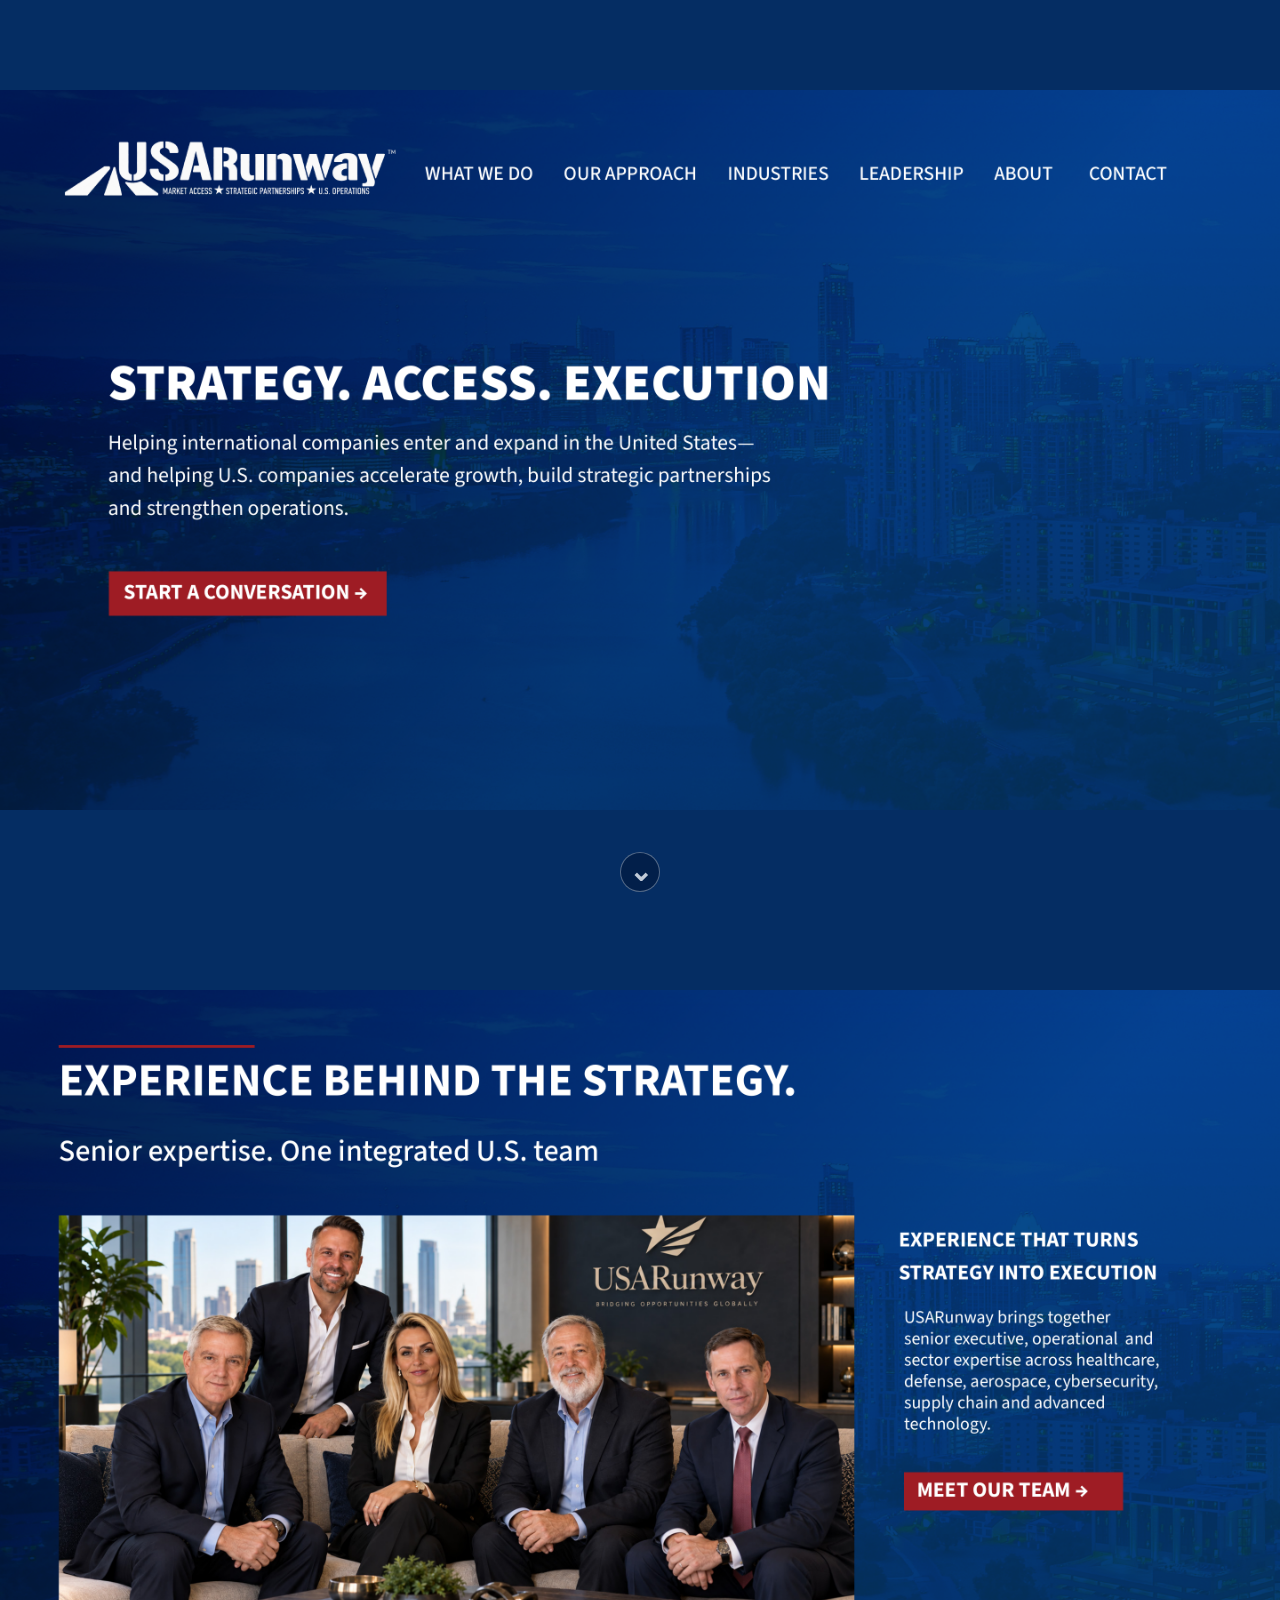
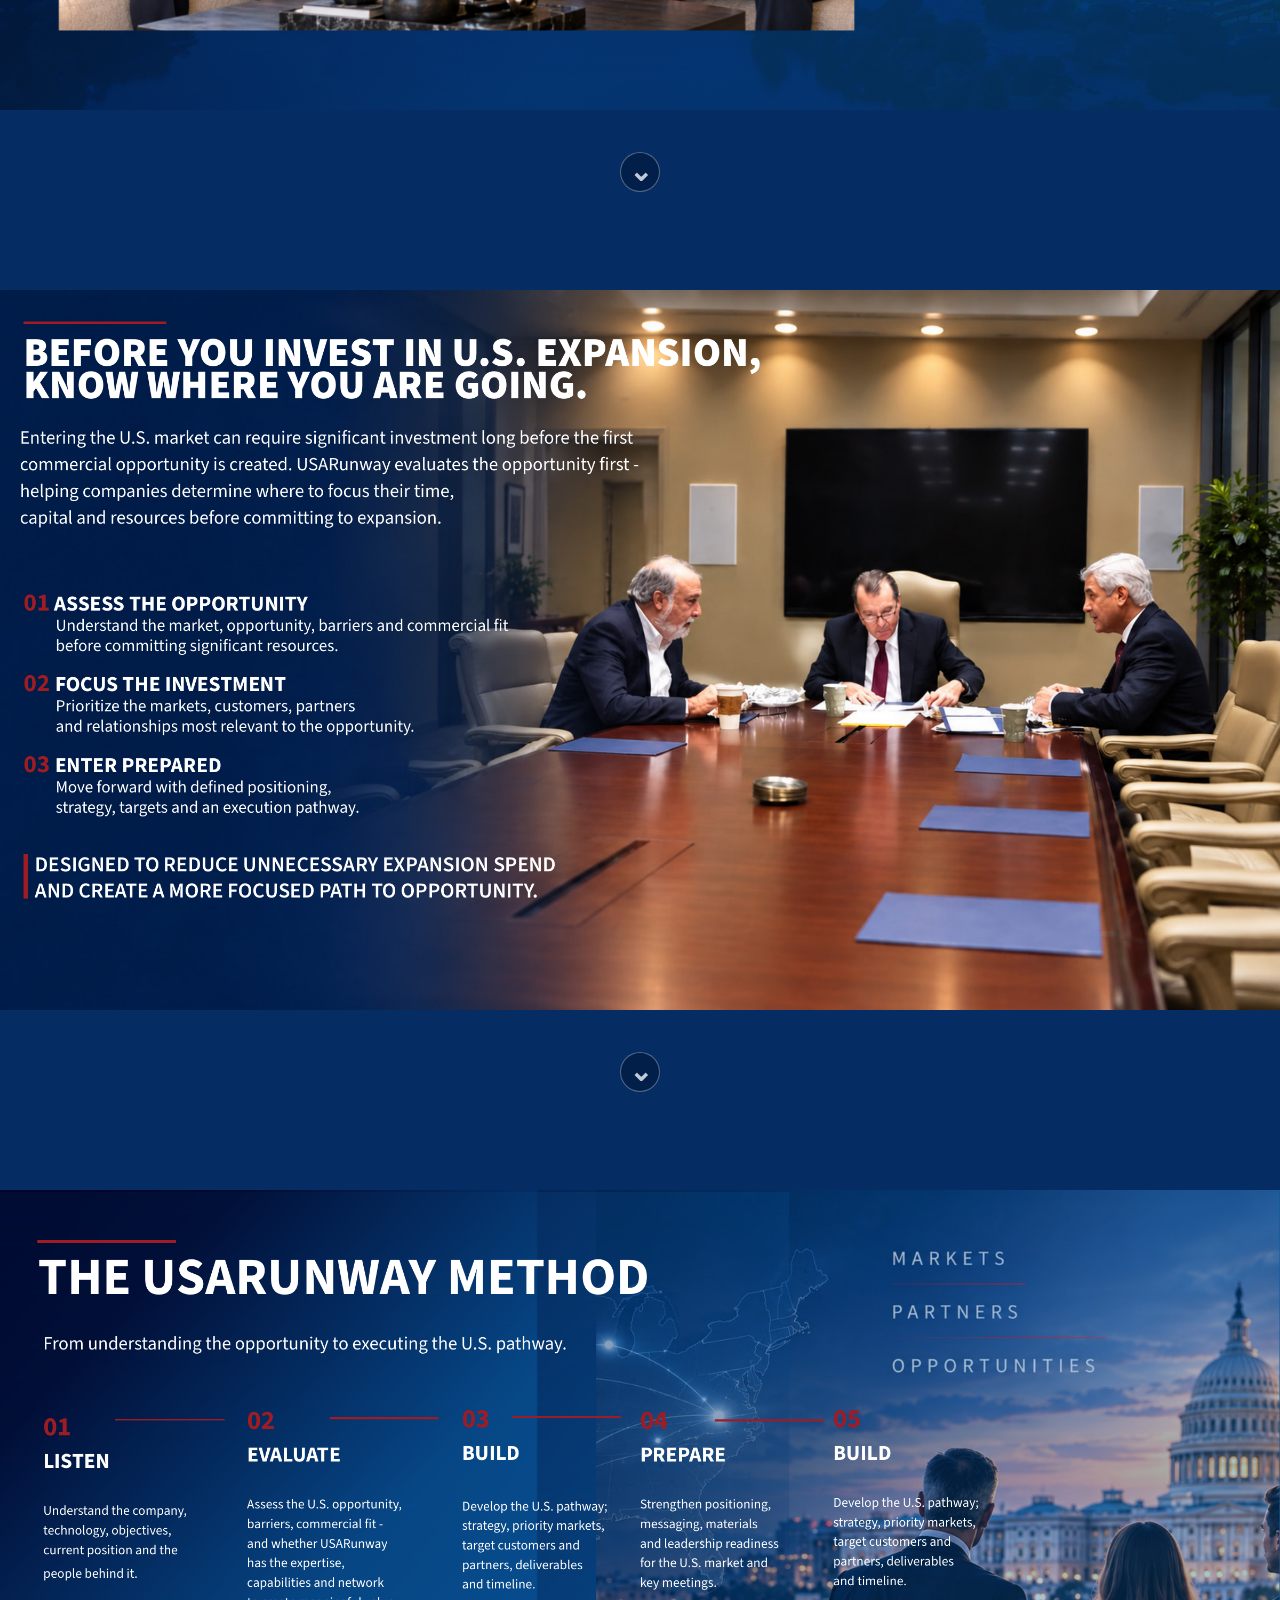
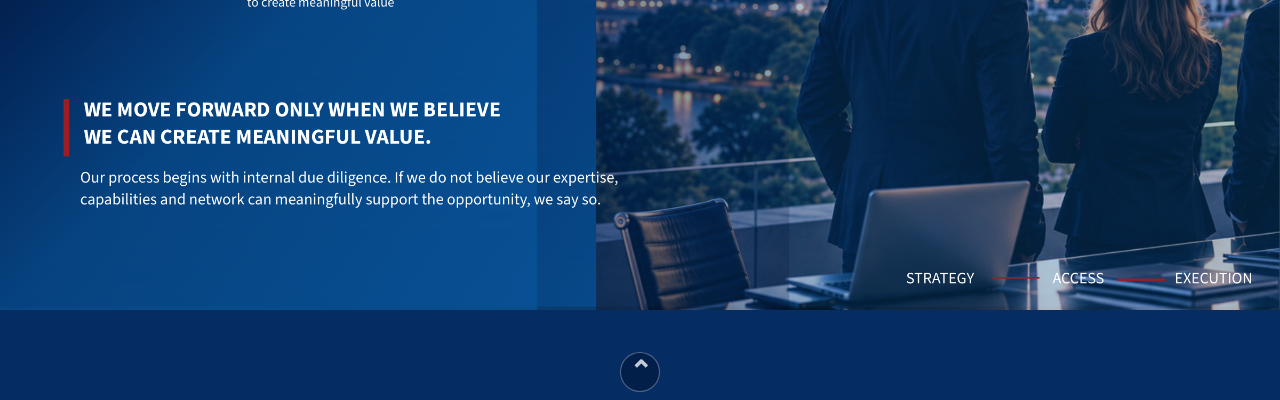
==== commit bef07b6e: "Add files via upload" ====
--- a/index.html
+++ b/index.html
@@ -2,116 +2,50 @@
 <html lang="en">
 <head>
   <meta charset="UTF-8">
-  <meta name="viewport" content="width=device-width, initial-scale=1.0">
-  <title>USARunway | U.S. Business Mobility & Strategic Advisory</title>
-  <meta name="description" content="USARunway helps international founders and companies establish, operate, and scale in the United States.">
-  <meta name="robots" content="index, follow">
-  <meta name="theme-color" content="#020617">
-
-  <link rel="icon" type="image/x-icon" href="favicon.ico">
-  <link rel="icon" type="image/png" sizes="32x32" href="favicon-32x32.png">
-  <link rel="icon" type="image/png" sizes="16x16" href="favicon-16x16.png">
+  <meta name="viewport" content="width=device-width, initial-scale=1, viewport-fit=cover">
+  <title>USARunway | Strategy. Access. Execution.</title>
+  <meta name="description" content="USARunway helps international companies enter and expand in the United States.">
+  <meta name="theme-color" content="#06336f">
+  <link rel="icon" href="favicon.ico">
   <link rel="apple-touch-icon" href="apple-touch-icon.png">
   <link rel="manifest" href="site.webmanifest">
-
-  <link href="https://fonts.googleapis.com/css2?family=Plus+Jakarta+Sans:wght@300;400;500;600;700;800&display=swap" rel="stylesheet">
-  <link rel="stylesheet" href="assets/site.css">
-  <link rel="stylesheet" href="assets/static-overrides.css">
+  <link rel="stylesheet" href="assets/launch.css">
 </head>
-<body class="home-v4">
-  <header class="v4-nav">
-    <div class="v4-nav-inner">
-      <a class="v4-brand" href="./" aria-label="USARunway home">
-        <span class="v4-brand-mark" aria-hidden="true">U</span>
-        <span>USARUNWAY</span>
-      </a>
-      <nav class="v4-nav-links" aria-label="Primary navigation">
-        <a href="about/">About</a>
-        <a href="contact/">Contact</a>
-        <a class="v4-nav-cta" href="contact/">Book Briefing</a>
-      </nav>
-    </div>
-  </header>
-
-  <main>
-    <section class="v4-hero">
-      <div class="v4-hero-photo" aria-hidden="true"></div>
-      <div class="v4-hero-overlay" aria-hidden="true"></div>
-      <div class="v4-hero-inner">
-        <div class="v4-kicker"><span></span> Strategy &amp; Execution</div>
-        <h1>USARunway</h1>
-        <p class="v4-subhead">U.S. Business Mobility &amp; Strategic Advisory</p>
-        <p class="v4-intro">Helping international founders and companies establish, operate, and scale in the United States.</p>
+<body>
+  <main class="launch-deck" aria-label="USARunway introduction">
+    <section class="launch-panel" id="strategy-access-execution">
+      <div class="launch-frame">
+        <img src="assets/launch/01-strategy-access-execution.png" alt="USARunway - Strategy. Access. Execution.">
+        <nav class="image-links" aria-label="Primary navigation">
+          <a class="hotspot what-we-do" href="mobility/" aria-label="What we do"></a>
+          <a class="hotspot our-approach" href="strategy/" aria-label="Our approach"></a>
+          <a class="hotspot industries" href="network/" aria-label="Industries"></a>
+          <a class="hotspot leadership" href="about/" aria-label="Leadership"></a>
+          <a class="hotspot about" href="about/" aria-label="About"></a>
+          <a class="hotspot contact" href="contact/" aria-label="Contact"></a>
+          <a class="hotspot conversation" href="contact/" aria-label="Start a conversation"></a>
+        </nav>
       </div>
+      <a class="scroll-cue" href="#experience" aria-label="Scroll to the next section">⌄</a>
     </section>
-
-    <section class="v4-services" aria-labelledby="services-heading">
-      <div class="v4-services-inner">
-        <div class="v4-section-head">
-          <div>
-            <p class="v4-eyebrow">Choose your runway</p>
-            <h2 id="services-heading">How we help</h2>
-          </div>
-          <p>Start with the area that best matches your immediate need.</p>
-        </div>
-
-        <div class="v4-card-grid">
-          <a class="v4-card" href="mobility/">
-            <span class="v4-card-no">01</span>
-            <h3>Mobility &amp; Soft-Landing</h3>
-            <p>U.S. market entry, initial setup, local coordination and practical launch support.</p>
-            <span class="v4-card-link">Explore service →</span>
-          </a>
-
-          <a class="v4-card" href="strategy/">
-            <span class="v4-card-no">02</span>
-            <h3>Business Strategy &amp; Advisory</h3>
-            <p>Market validation, business structuring, strategic planning and growth advisory.</p>
-            <span class="v4-card-link">Explore service →</span>
-          </a>
-
-          <a class="v4-card" href="immigration/">
-            <span class="v4-card-no">03</span>
-            <h3>Immigration Support</h3>
-            <p>Business-aligned immigration coordination with appropriate professional resources.</p>
-            <span class="v4-card-link">Explore service →</span>
-          </a>
-
-          <a class="v4-card" href="academy/">
-            <span class="v4-card-no">04</span>
-            <h3>USARunway Academy</h3>
-            <p>Practical preparation for founders, executives and teams entering the U.S. market.</p>
-            <span class="v4-card-link">Explore service →</span>
-          </a>
-
-          <a class="v4-card" href="execution/">
-            <span class="v4-card-no">05</span>
-            <h3>Services &amp; Execution</h3>
-            <p>Hands-on implementation, specialist support and execution after the strategy is set.</p>
-            <span class="v4-card-link">Explore service →</span>
-          </a>
-
-          <a class="v4-card" href="network/">
-            <span class="v4-card-no">06</span>
-            <h3>USARunway Network</h3>
-            <p>Connections to trusted U.S. partners, specialists and strategic relationships.</p>
-            <span class="v4-card-link">Explore service →</span>
-          </a>
-        </div>
+    <section class="launch-panel" id="experience">
+      <div class="launch-frame">
+        <img src="assets/launch/02-experience-behind-strategy.png" alt="Experience behind the strategy">
+        <a class="hotspot meet-team" href="about/" aria-label="Meet our team"></a>
       </div>
+      <a class="scroll-cue" href="#before-you-invest" aria-label="Scroll to the next section">⌄</a>
     </section>
-
-    <section class="v4-secondary">
-      <div class="v4-secondary-inner">
-        <div>
-          <p class="v4-eyebrow">USARunway</p>
-          <h2>Business-first. U.S.-focused. Texas-based.</h2>
-        </div>
-        <div class="v4-secondary-actions">
-          <a href="about/">Who we are</a>
-          <a class="v4-secondary-cta" href="contact/">Book a free 30-minute consultation</a>
-        </div>
+    <section class="launch-panel" id="before-you-invest">
+      <div class="launch-frame">
+        <img src="assets/launch/03-before-you-invest.png" alt="Before you invest in U.S. expansion, know where you are going">
       </div>
+      <a class="scroll-cue" href="#method" aria-label="Scroll to the next section">⌄</a>
+    </section>
+    <section class="launch-panel" id="method">
+      <div class="launch-frame">
+        <img src="assets/launch/04-usarunway-method.png" alt="The USARunway method">
+      </div>
+      <a class="scroll-cue" href="#strategy-access-execution" aria-label="Return to the first section">⌃</a>
     </section>
   </main>
 </body>
--- a/assets/launch.css
+++ b/assets/launch.css
@@ -0,0 +1,43 @@
+:root { color-scheme: dark; background: #052d63; }
+* { box-sizing: border-box; }
+html { margin: 0; scroll-behavior: smooth; scroll-snap-type: y mandatory; }
+body { margin: 0; background: #052d63; overflow-x: hidden; }
+.launch-deck { width: 100%; }
+.launch-panel {
+  position: relative; width: 100%; min-height: 100vh; min-height: 100svh;
+  display: grid; place-items: center; overflow: hidden; background: #052d63;
+  scroll-snap-align: start; scroll-snap-stop: always;
+}
+.launch-frame {
+  position: relative; width: min(100vw, calc(100svh * 16 / 9));
+  aspect-ratio: 16 / 9; flex: none;
+}
+.launch-frame > img {
+  display: block; width: 100%; height: 100%; object-fit: contain;
+  user-select: none; -webkit-user-drag: none;
+}
+.hotspot { position: absolute; display: block; z-index: 2; }
+.hotspot:focus-visible {
+  outline: 3px solid #fff; outline-offset: 2px; background: rgb(255 255 255 / 12%);
+}
+.what-we-do { left: 31.2%; top: 9.2%; width: 10.1%; height: 5.2%; }
+.our-approach { left: 42.6%; top: 9.2%; width: 11.4%; height: 5.2%; }
+.industries { left: 55.5%; top: 9.2%; width: 8.5%; height: 5.2%; }
+.leadership { left: 65.4%; top: 9.2%; width: 9.5%; height: 5.2%; }
+.about { left: 76.4%; top: 9.2%; width: 6.2%; height: 5.2%; }
+.contact { left: 84.1%; top: 9.2%; width: 7.3%; height: 5.2%; }
+.conversation { left: 8.1%; top: 66.9%; width: 21.3%; height: 7.7%; }
+.meet-team { left: 70%; top: 66.8%; width: 17.5%; height: 7.5%; }
+.scroll-cue {
+  position: absolute; left: 50%; bottom: max(0.5rem, env(safe-area-inset-bottom)); z-index: 5;
+  transform: translateX(-50%); width: 2.5rem; height: 2.5rem; display: grid; place-items: center;
+  border-radius: 50%; background: rgb(0 21 55 / 72%); border: 1px solid rgb(255 255 255 / 42%);
+  color: #fff; text-decoration: none; font: 700 1.75rem/1 Arial, sans-serif; opacity: 0.75;
+}
+.scroll-cue:hover, .scroll-cue:focus-visible { opacity: 1; }
+@media (max-aspect-ratio: 4 / 5) {
+  .scroll-cue { bottom: max(1rem, env(safe-area-inset-bottom)); }
+}
+@media (prefers-reduced-motion: reduce) {
+  html { scroll-behavior: auto; }
+}
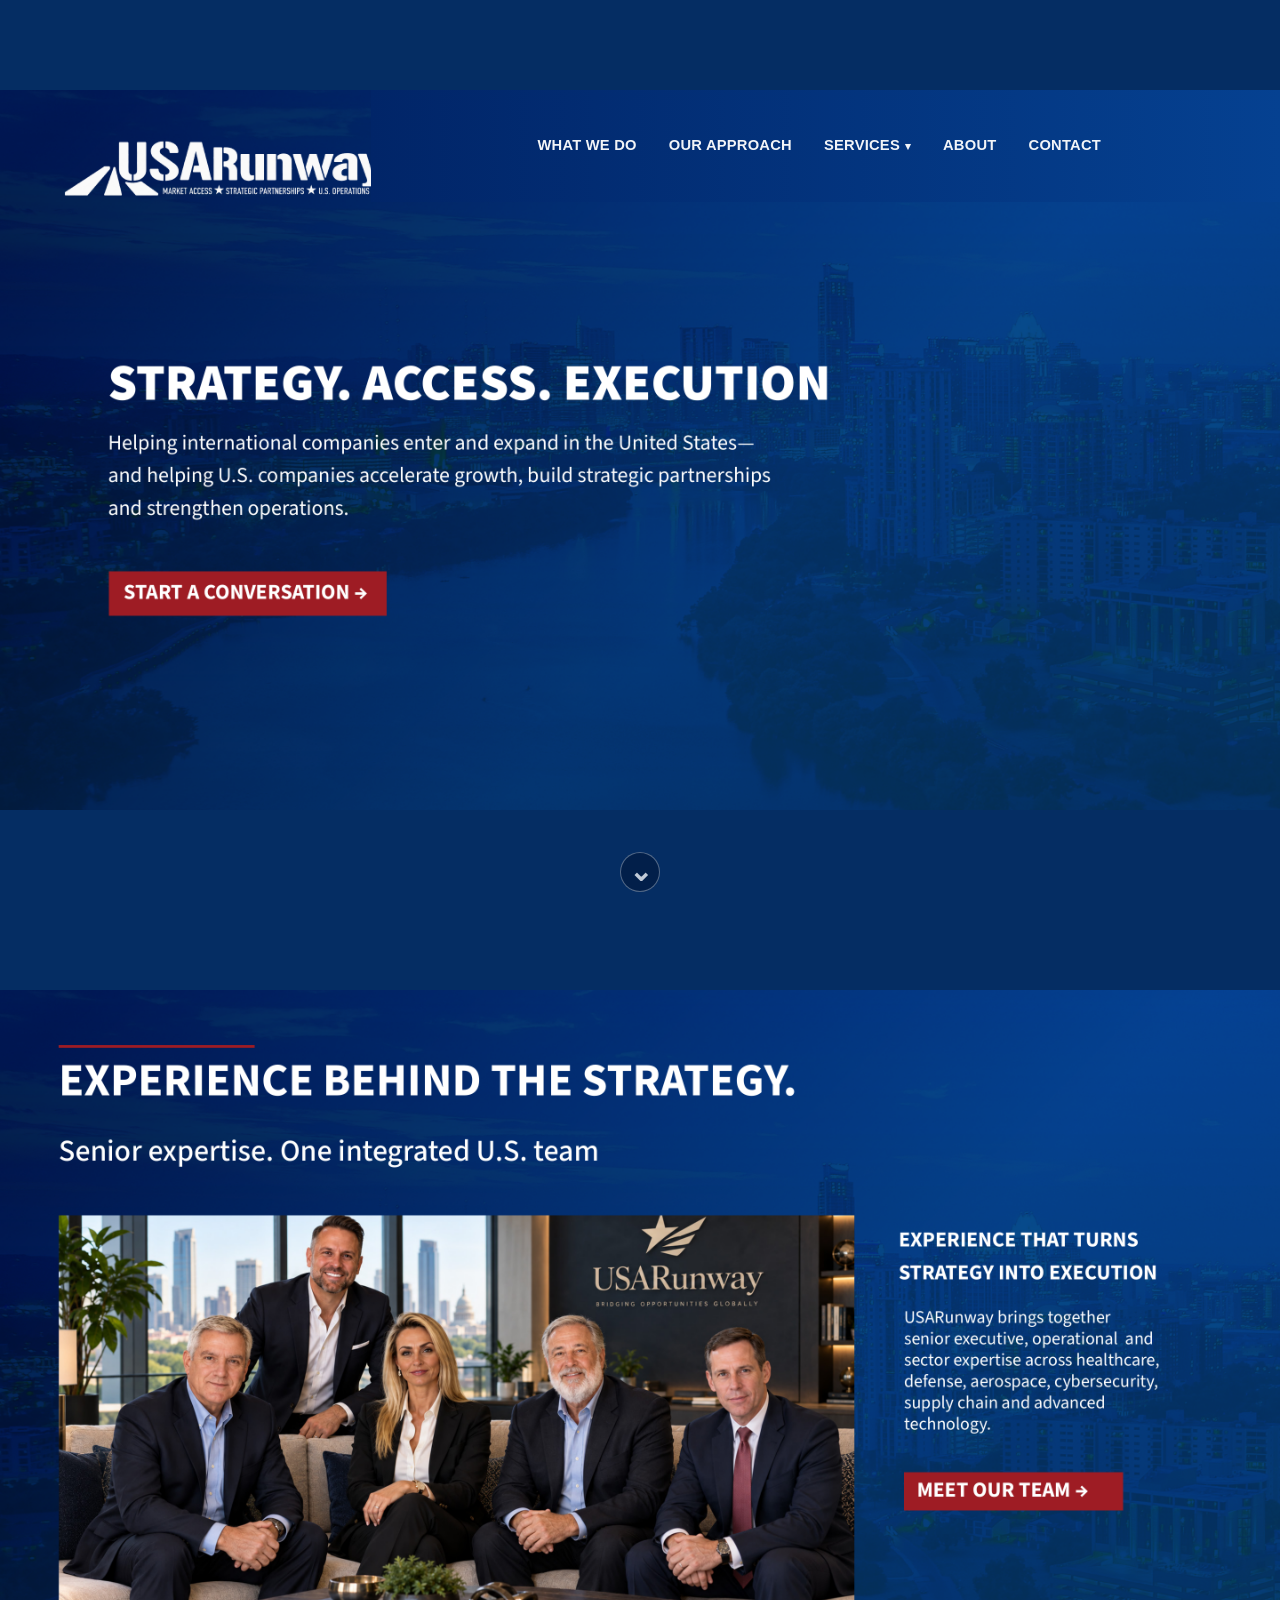
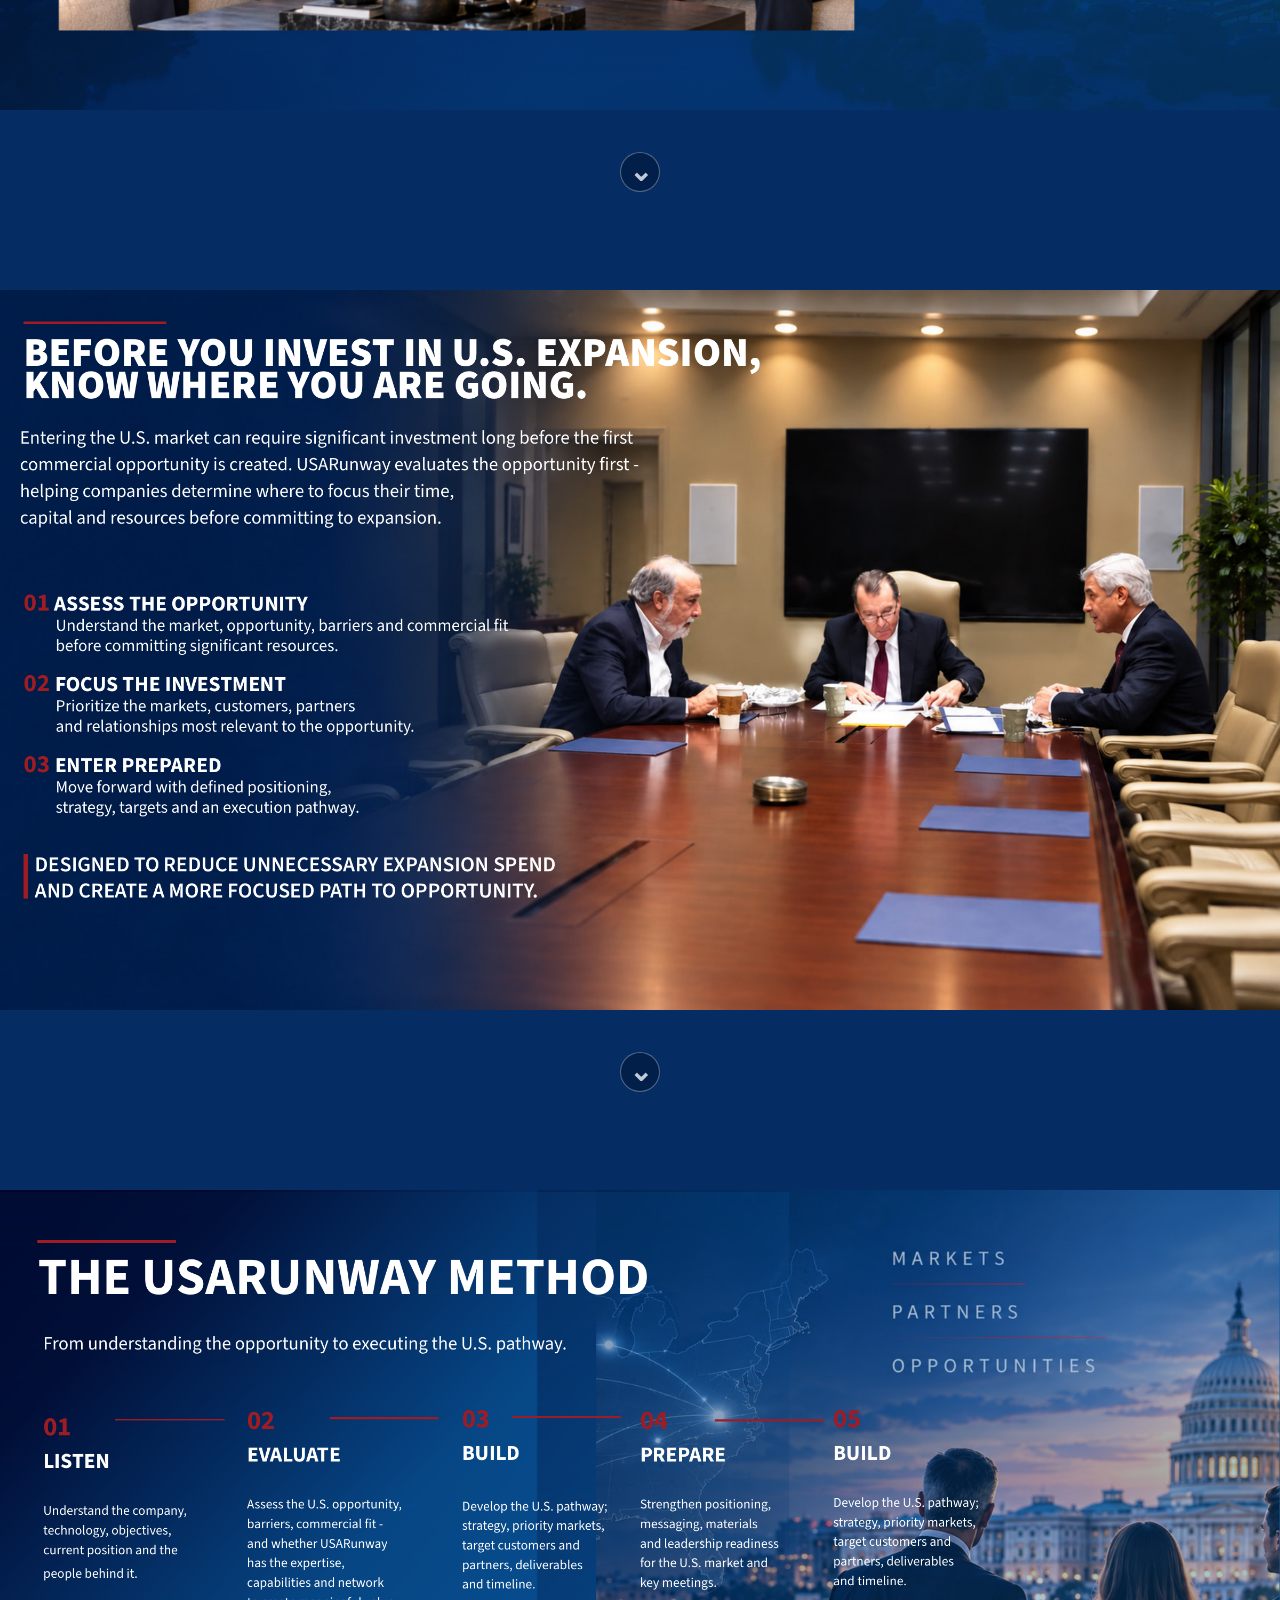
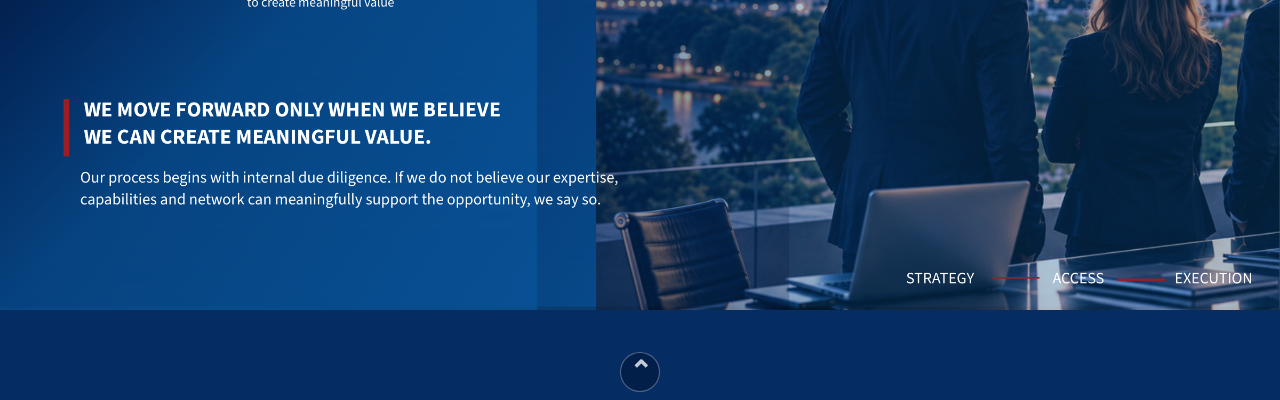
==== commit eb4c3790: "Add files via upload" ====
--- a/index.html
+++ b/index.html
@@ -16,15 +16,24 @@
     <section class="launch-panel" id="strategy-access-execution">
       <div class="launch-frame">
         <img src="assets/launch/01-strategy-access-execution.png" alt="USARunway - Strategy. Access. Execution.">
-        <nav class="image-links" aria-label="Primary navigation">
-          <a class="hotspot what-we-do" href="mobility/" aria-label="What we do"></a>
-          <a class="hotspot our-approach" href="strategy/" aria-label="Our approach"></a>
-          <a class="hotspot industries" href="network/" aria-label="Industries"></a>
-          <a class="hotspot leadership" href="about/" aria-label="Leadership"></a>
-          <a class="hotspot about" href="about/" aria-label="About"></a>
-          <a class="hotspot contact" href="contact/" aria-label="Contact"></a>
-          <a class="hotspot conversation" href="contact/" aria-label="Start a conversation"></a>
+        <nav class="launch-nav" aria-label="Primary navigation">
+          <a href="mobility/">What We Do</a>
+          <a href="strategy/">Our Approach</a>
+          <details class="services-menu">
+            <summary>Services</summary>
+            <div class="services-dropdown">
+              <a href="mobility/">Mobility &amp; Soft-Landing</a>
+              <a href="strategy/">Business Strategy &amp; Advisory</a>
+              <a href="immigration/">Immigration Support</a>
+              <a href="academy/">Academy</a>
+              <a href="execution/">Services &amp; Execution</a>
+              <a href="network/">Network</a>
+            </div>
+          </details>
+          <a href="about/">About</a>
+          <a href="contact/">Contact</a>
         </nav>
+        <a class="hotspot conversation" href="contact/" aria-label="Start a conversation"></a>
       </div>
       <a class="scroll-cue" href="#experience" aria-label="Scroll to the next section">⌄</a>
     </section>
--- a/assets/launch.css
+++ b/assets/launch.css
@@ -20,12 +20,35 @@
 .hotspot:focus-visible {
   outline: 3px solid #fff; outline-offset: 2px; background: rgb(255 255 255 / 12%);
 }
-.what-we-do { left: 31.2%; top: 9.2%; width: 10.1%; height: 5.2%; }
-.our-approach { left: 42.6%; top: 9.2%; width: 11.4%; height: 5.2%; }
-.industries { left: 55.5%; top: 9.2%; width: 8.5%; height: 5.2%; }
-.leadership { left: 65.4%; top: 9.2%; width: 9.5%; height: 5.2%; }
-.about { left: 76.4%; top: 9.2%; width: 6.2%; height: 5.2%; }
-.contact { left: 84.1%; top: 9.2%; width: 7.3%; height: 5.2%; }
+.launch-nav {
+  position: absolute; z-index: 4; left: 29%; right: 0; top: 0; height: 15.5%;
+  display: flex; align-items: center; justify-content: center; gap: 3.8%;
+  padding: 0 3% 0 2%;
+  background: linear-gradient(90deg, rgb(1 37 104), rgb(5 65 145));
+  font: 700 clamp(8px, 1.15vw, 17px)/1 Arial, sans-serif;
+  letter-spacing: 0.015em; text-transform: uppercase; white-space: nowrap;
+}
+.launch-nav > a, .services-menu > summary, .services-dropdown a {
+  color: #fff; text-decoration: none;
+}
+.launch-nav > a, .services-menu > summary { opacity: 0.95; }
+.launch-nav > a:hover, .services-menu > summary:hover { opacity: 1; }
+.services-menu { position: relative; }
+.services-menu > summary { list-style: none; cursor: pointer; }
+.services-menu > summary::-webkit-details-marker { display: none; }
+.services-menu > summary::after { content: "▾"; margin-left: 0.45em; font-size: 0.72em; }
+.services-dropdown {
+  position: absolute; left: 50%; top: calc(100% + 1.35rem); transform: translateX(-50%);
+  width: clamp(220px, 25vw, 360px); padding: clamp(16px, 2.2vw, 32px);
+  display: grid; gap: clamp(13px, 1.5vw, 22px);
+  border: 1px solid rgb(142 173 222 / 30%); border-radius: clamp(14px, 2vw, 28px);
+  background: rgb(13 27 53 / 97%); box-shadow: 0 22px 60px rgb(0 0 0 / 42%);
+  font-size: clamp(9px, 0.86vw, 13px); letter-spacing: 0.12em;
+}
+.services-dropdown a { color: #aebbd0; }
+.services-dropdown a:hover { color: #fff; }
+.services-menu:not([open]) .services-dropdown { display: none; }
+.services-menu:hover .services-dropdown { display: grid; }
 .conversation { left: 8.1%; top: 66.9%; width: 21.3%; height: 7.7%; }
 .meet-team { left: 70%; top: 66.8%; width: 17.5%; height: 7.5%; }
 .scroll-cue {
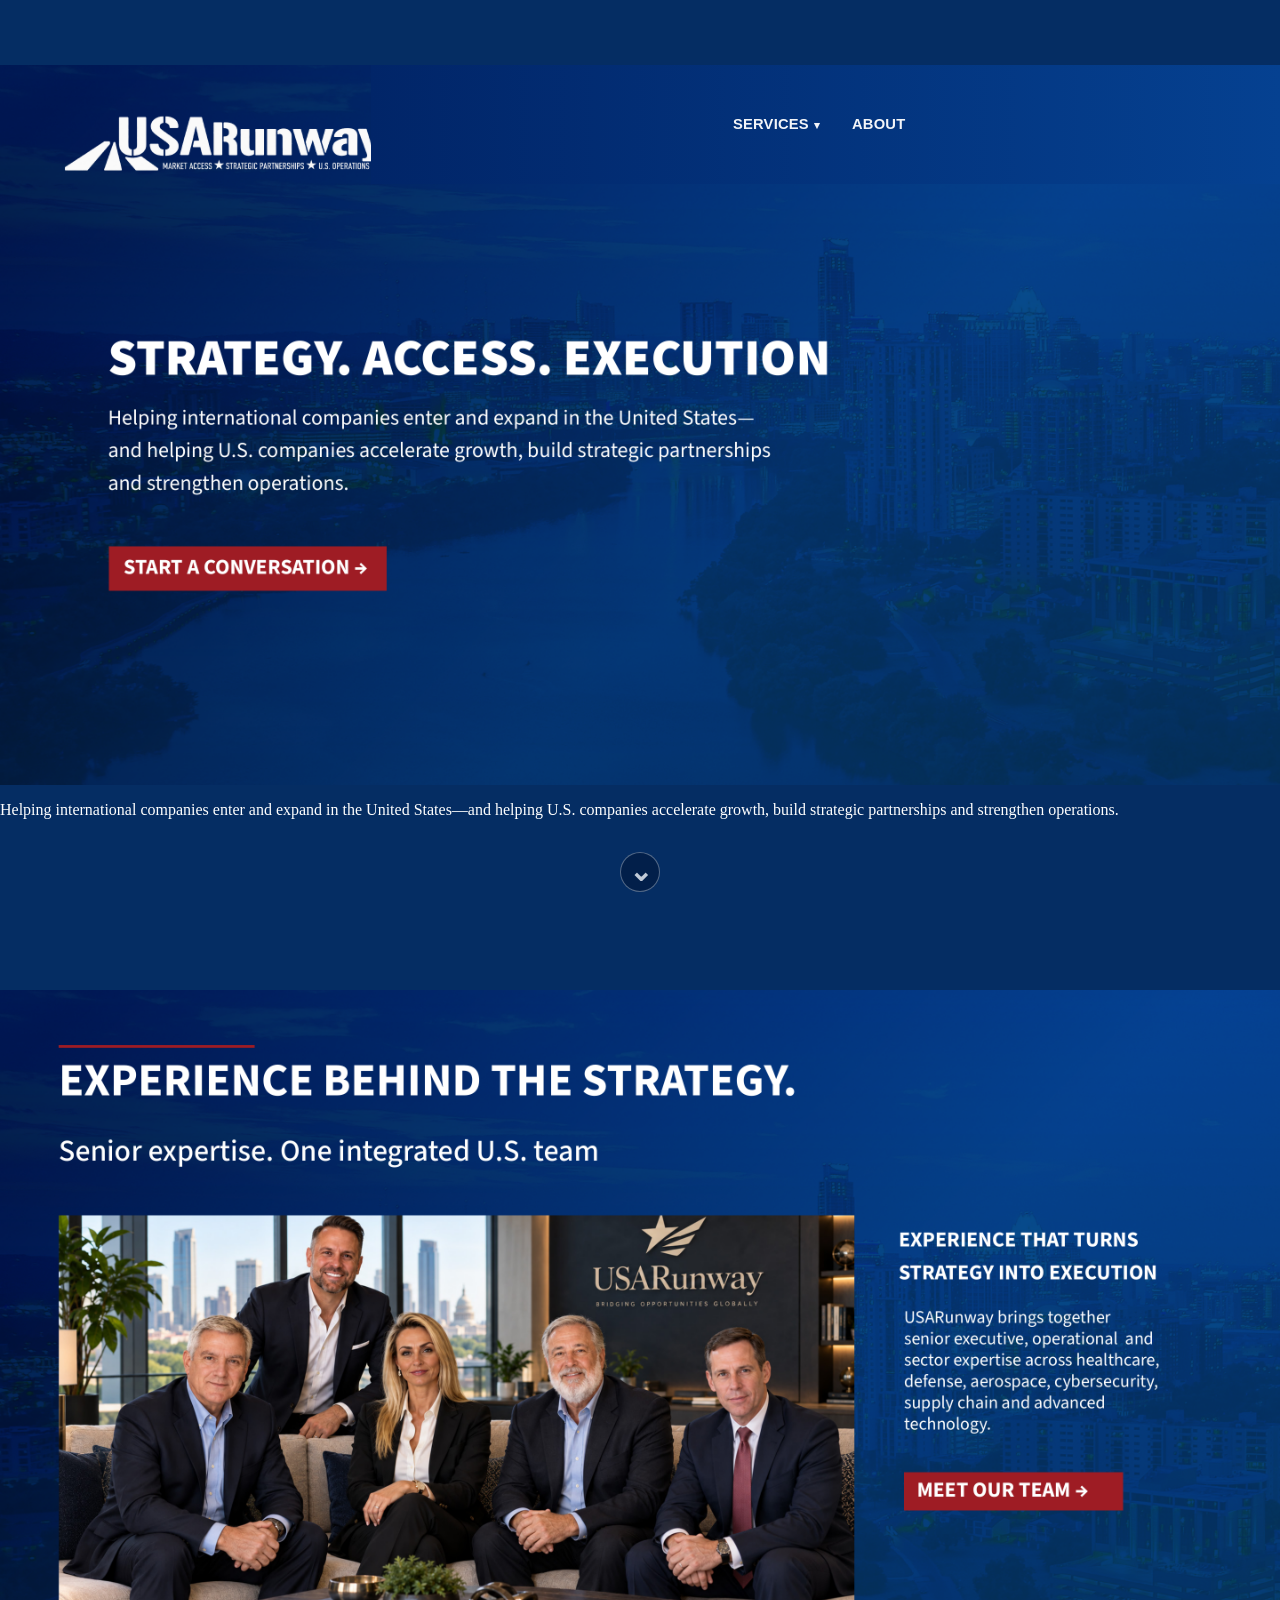
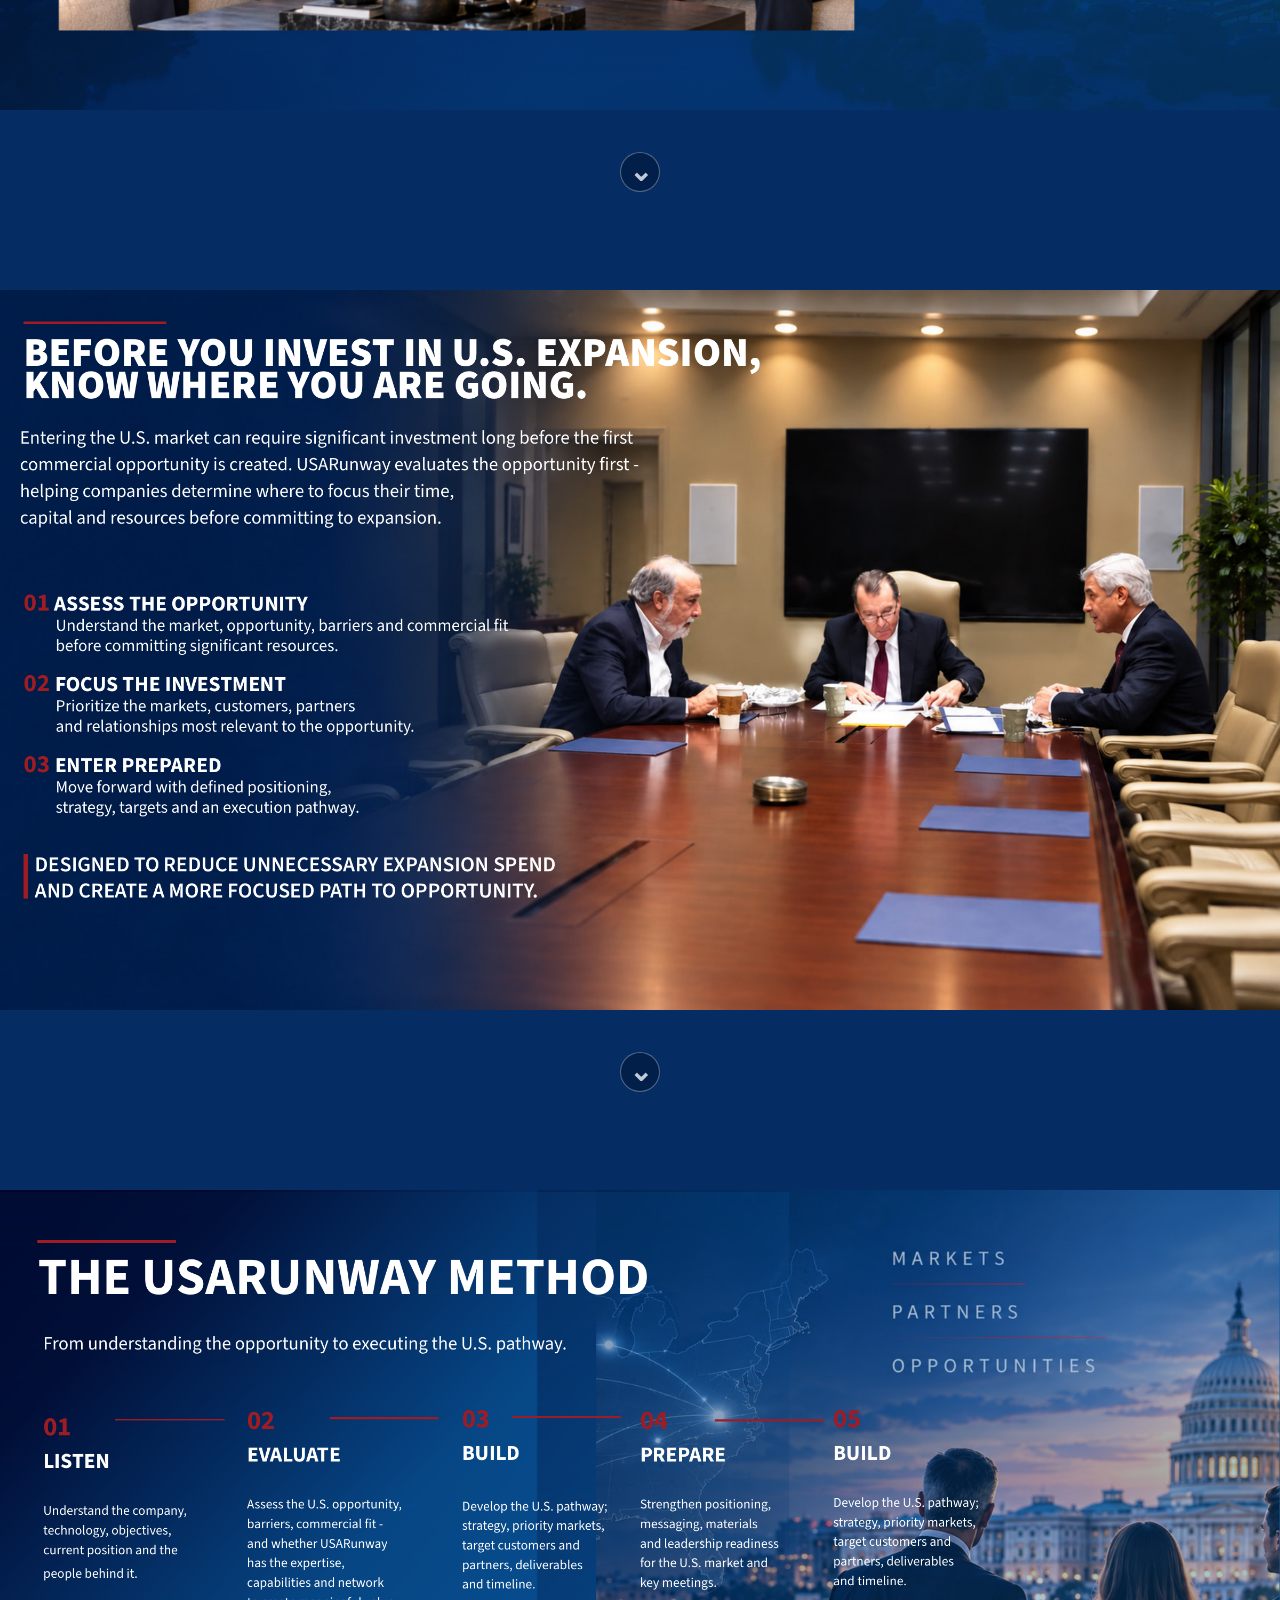
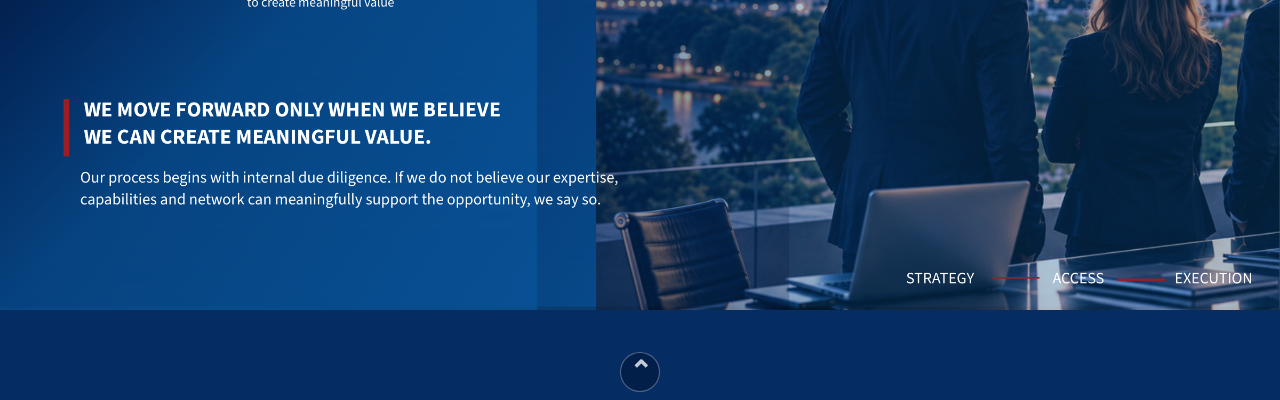
==== commit 0de9481e: "Add files via upload" ====
--- a/index.html
+++ b/index.html
@@ -16,9 +16,11 @@
     <section class="launch-panel" id="strategy-access-execution">
       <div class="launch-frame">
         <img src="assets/launch/01-strategy-access-execution.png" alt="USARunway - Strategy. Access. Execution.">
+        <div class="nav-cleaner" aria-hidden="true"></div>
+        <p class="launch-intro">
+          Helping international companies enter and expand in the United States—and helping U.S. companies accelerate growth, build strategic partnerships and strengthen operations.
+        </p>
         <nav class="launch-nav" aria-label="Primary navigation">
-          <a href="mobility/">What We Do</a>
-          <a href="strategy/">Our Approach</a>
           <details class="services-menu">
             <summary>Services</summary>
             <div class="services-dropdown">
@@ -31,7 +33,6 @@
             </div>
           </details>
           <a href="about/">About</a>
-          <a href="contact/">Contact</a>
         </nav>
         <a class="hotspot conversation" href="contact/" aria-label="Start a conversation"></a>
       </div>
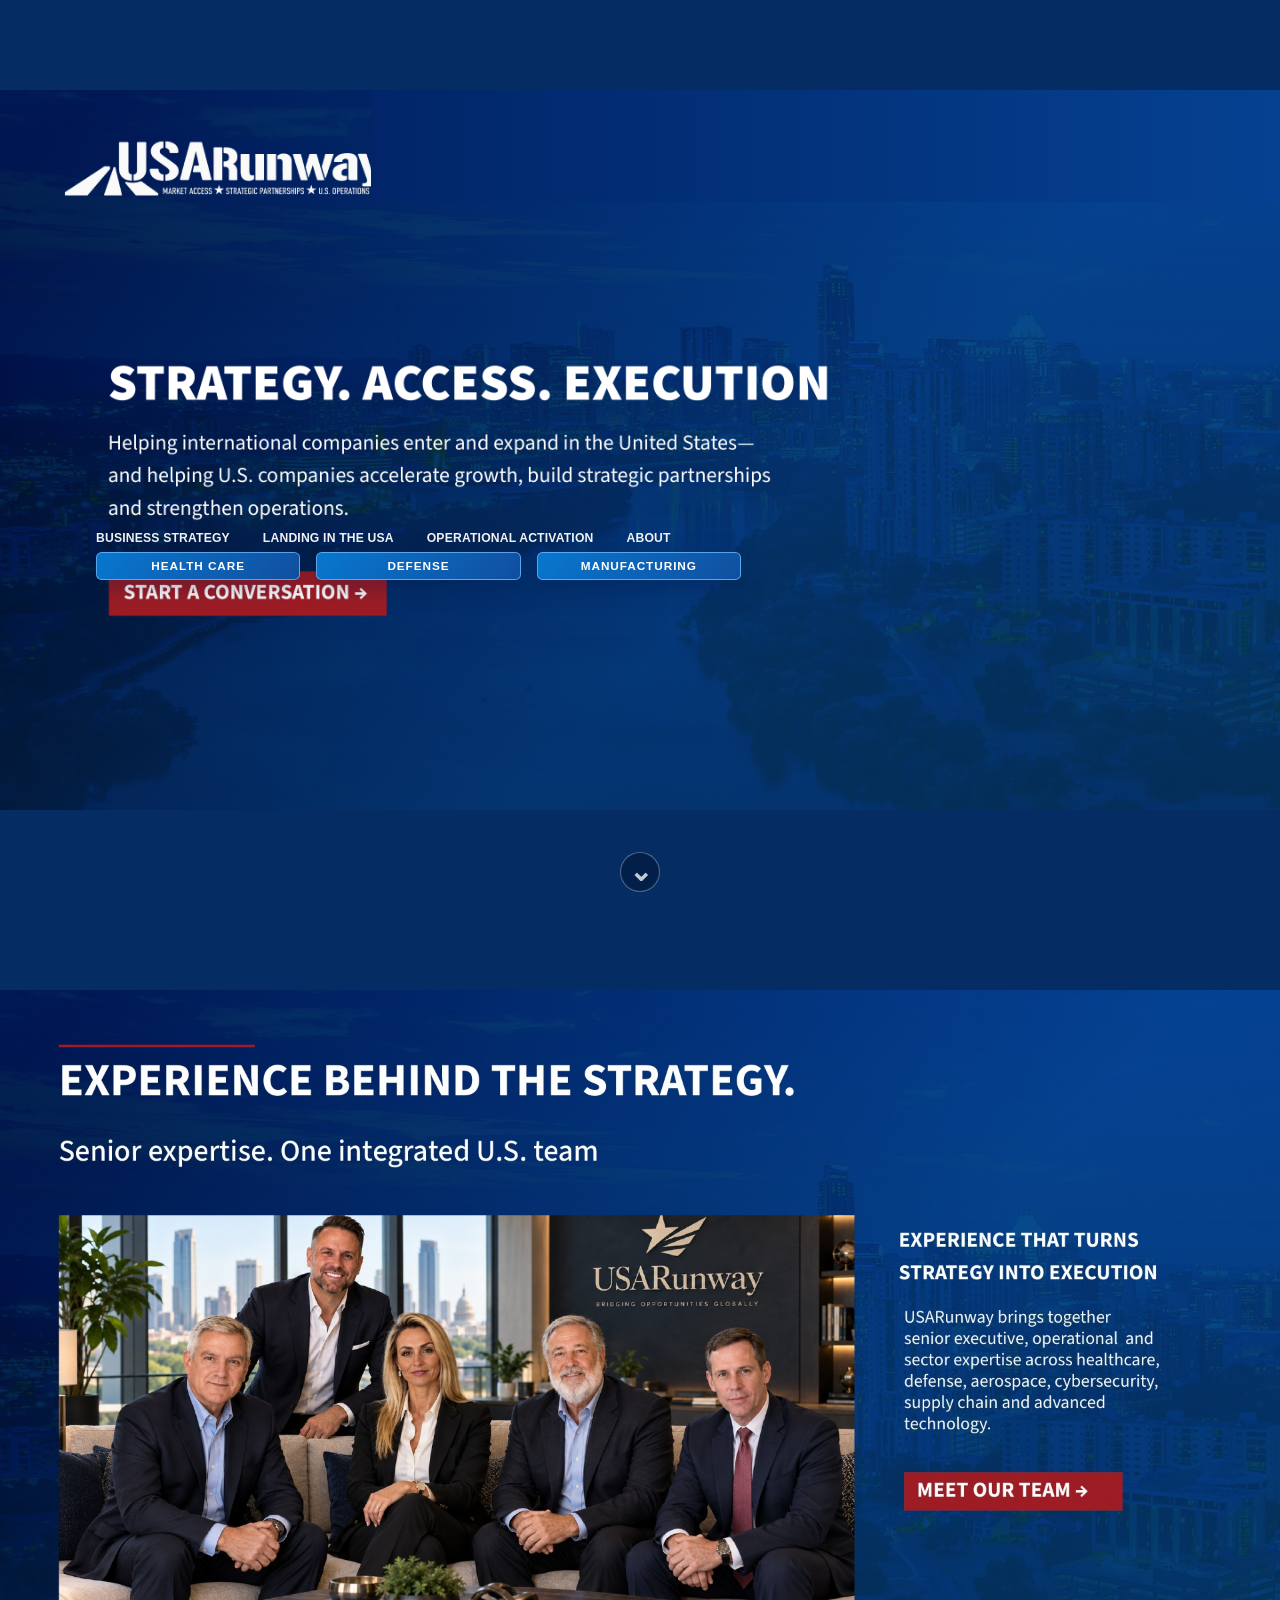
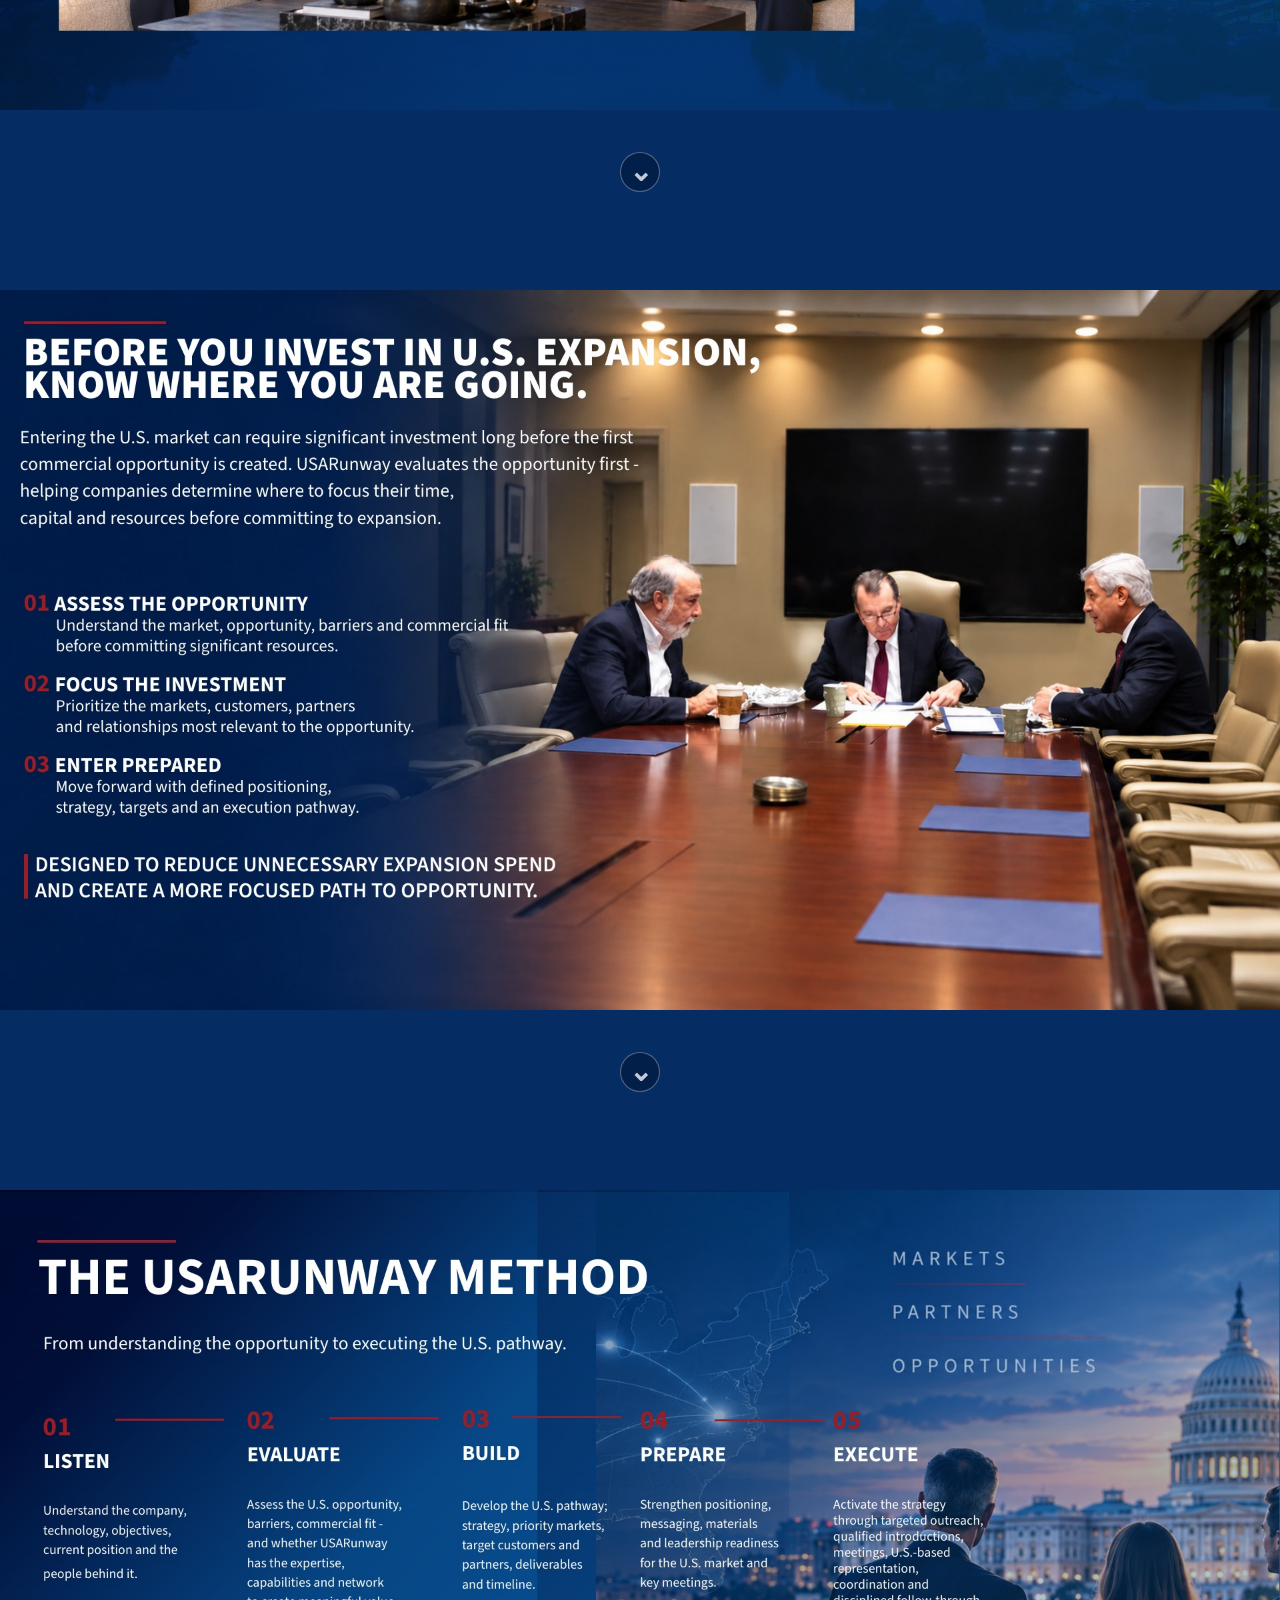
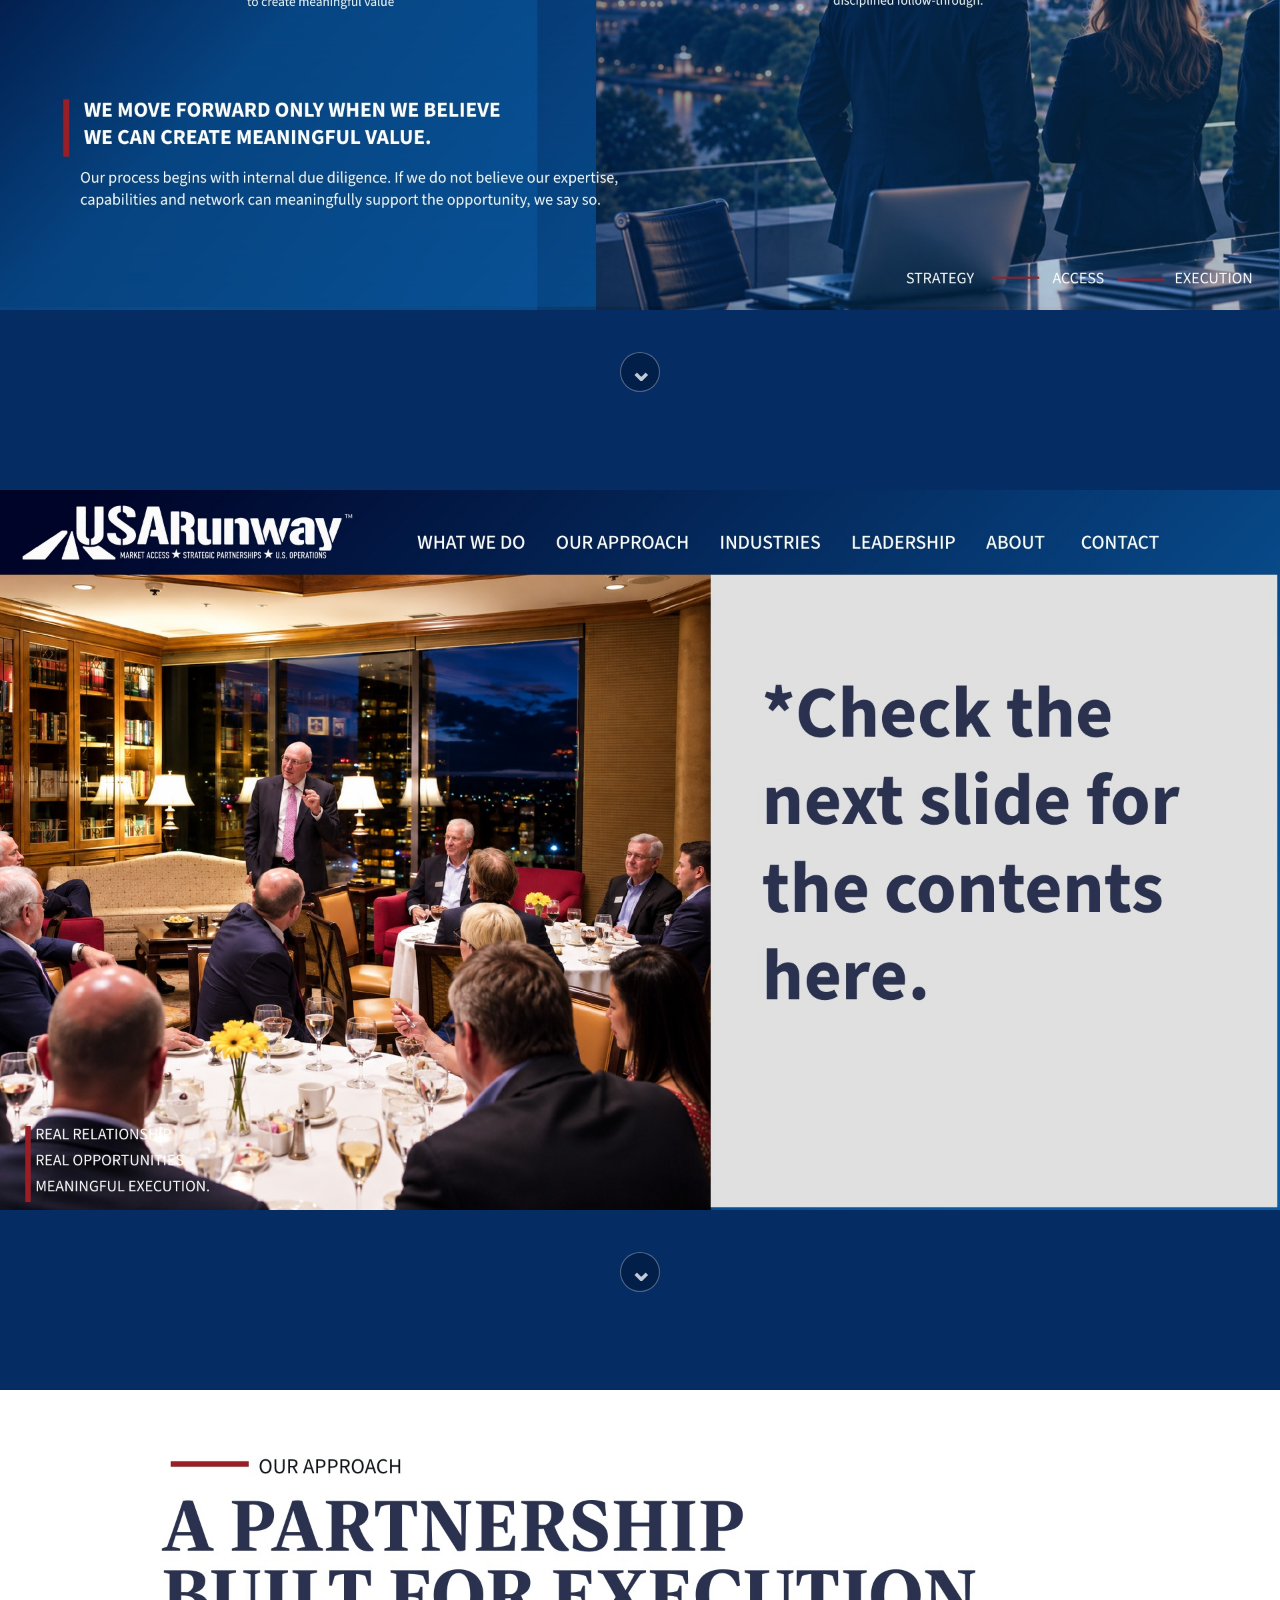
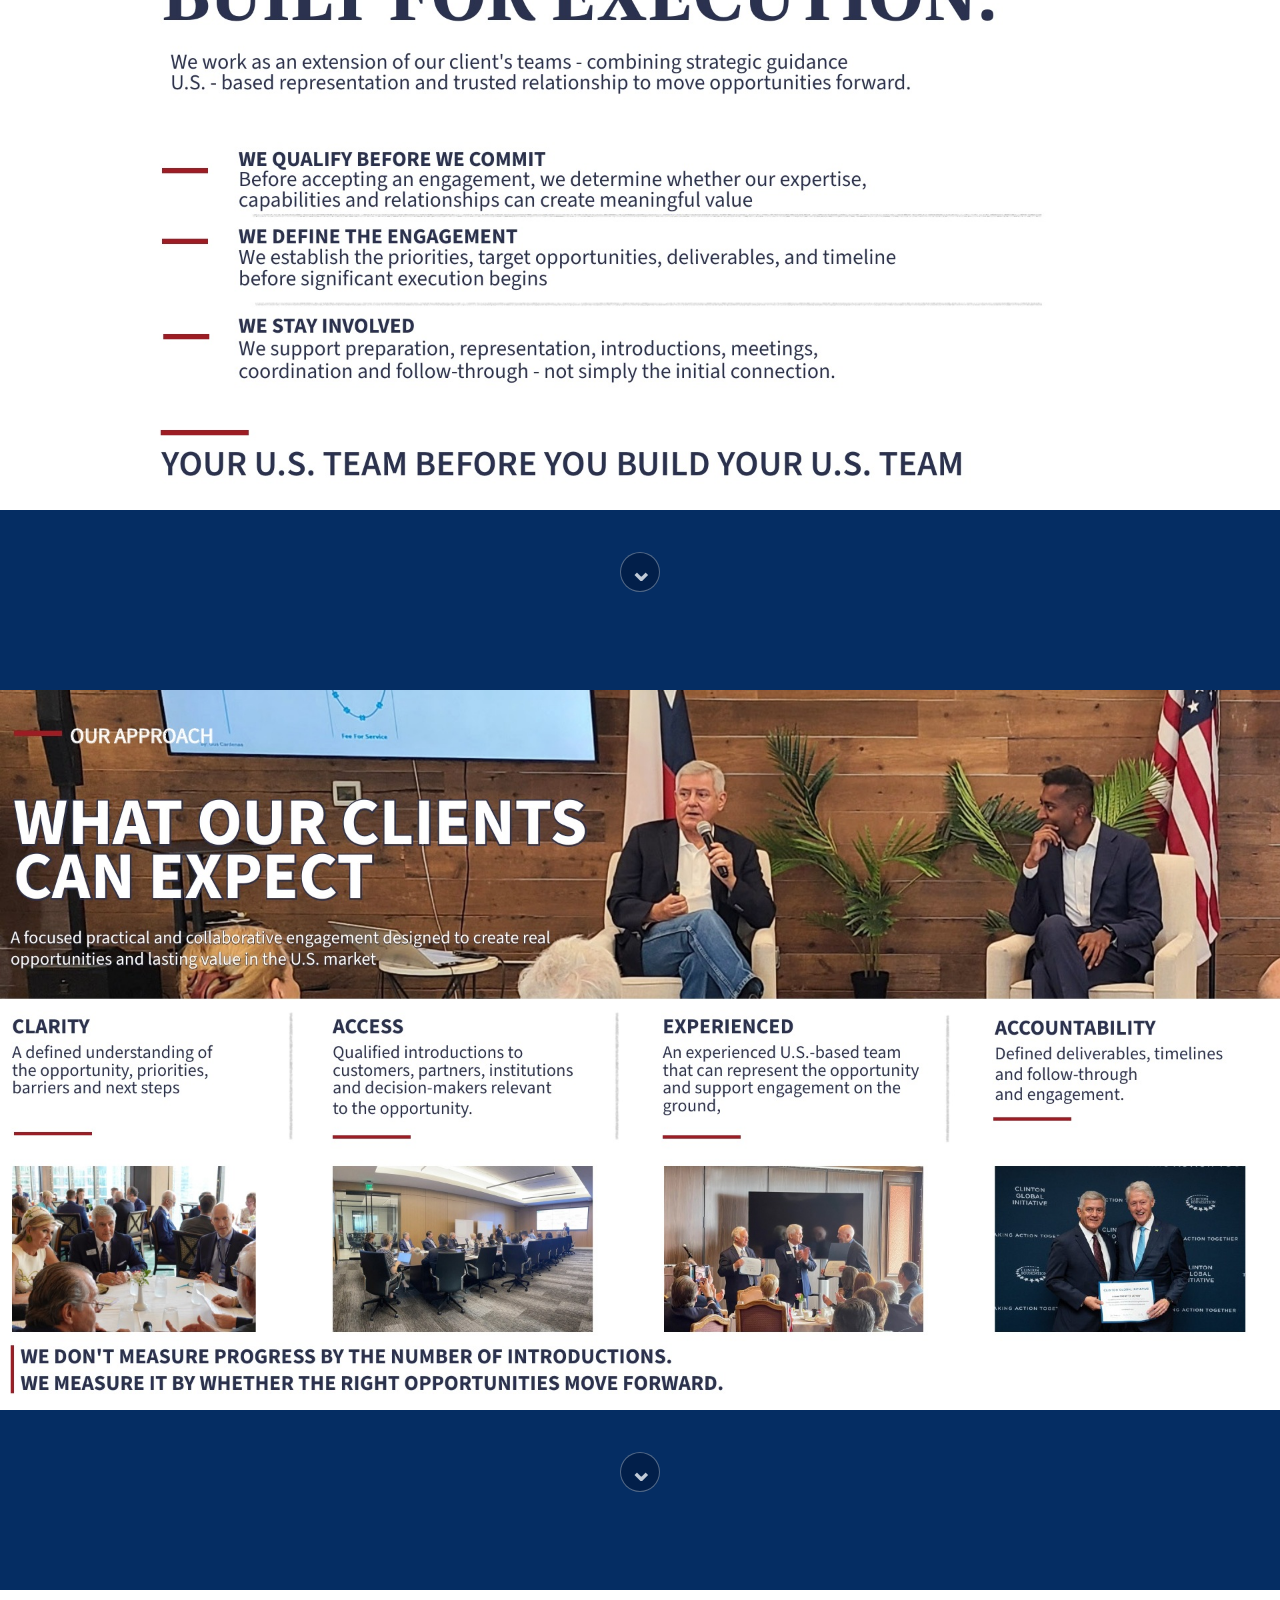
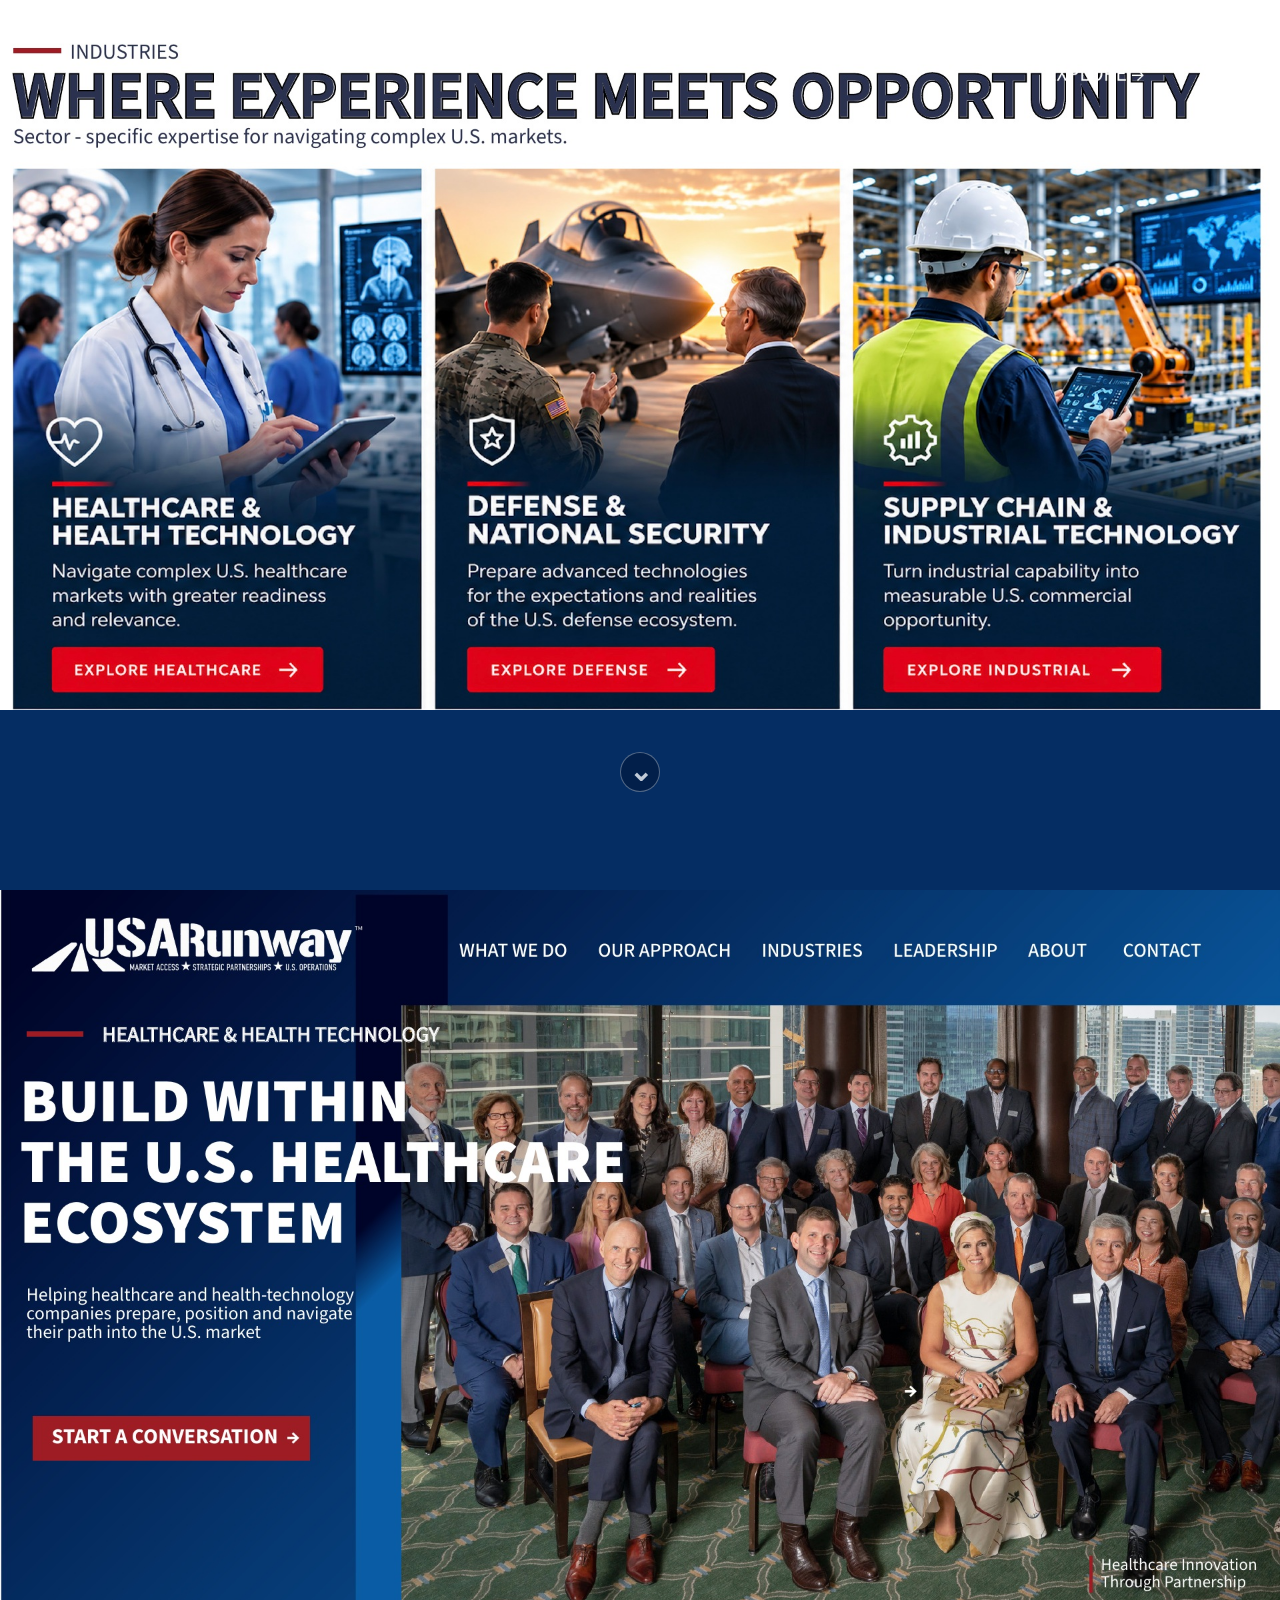
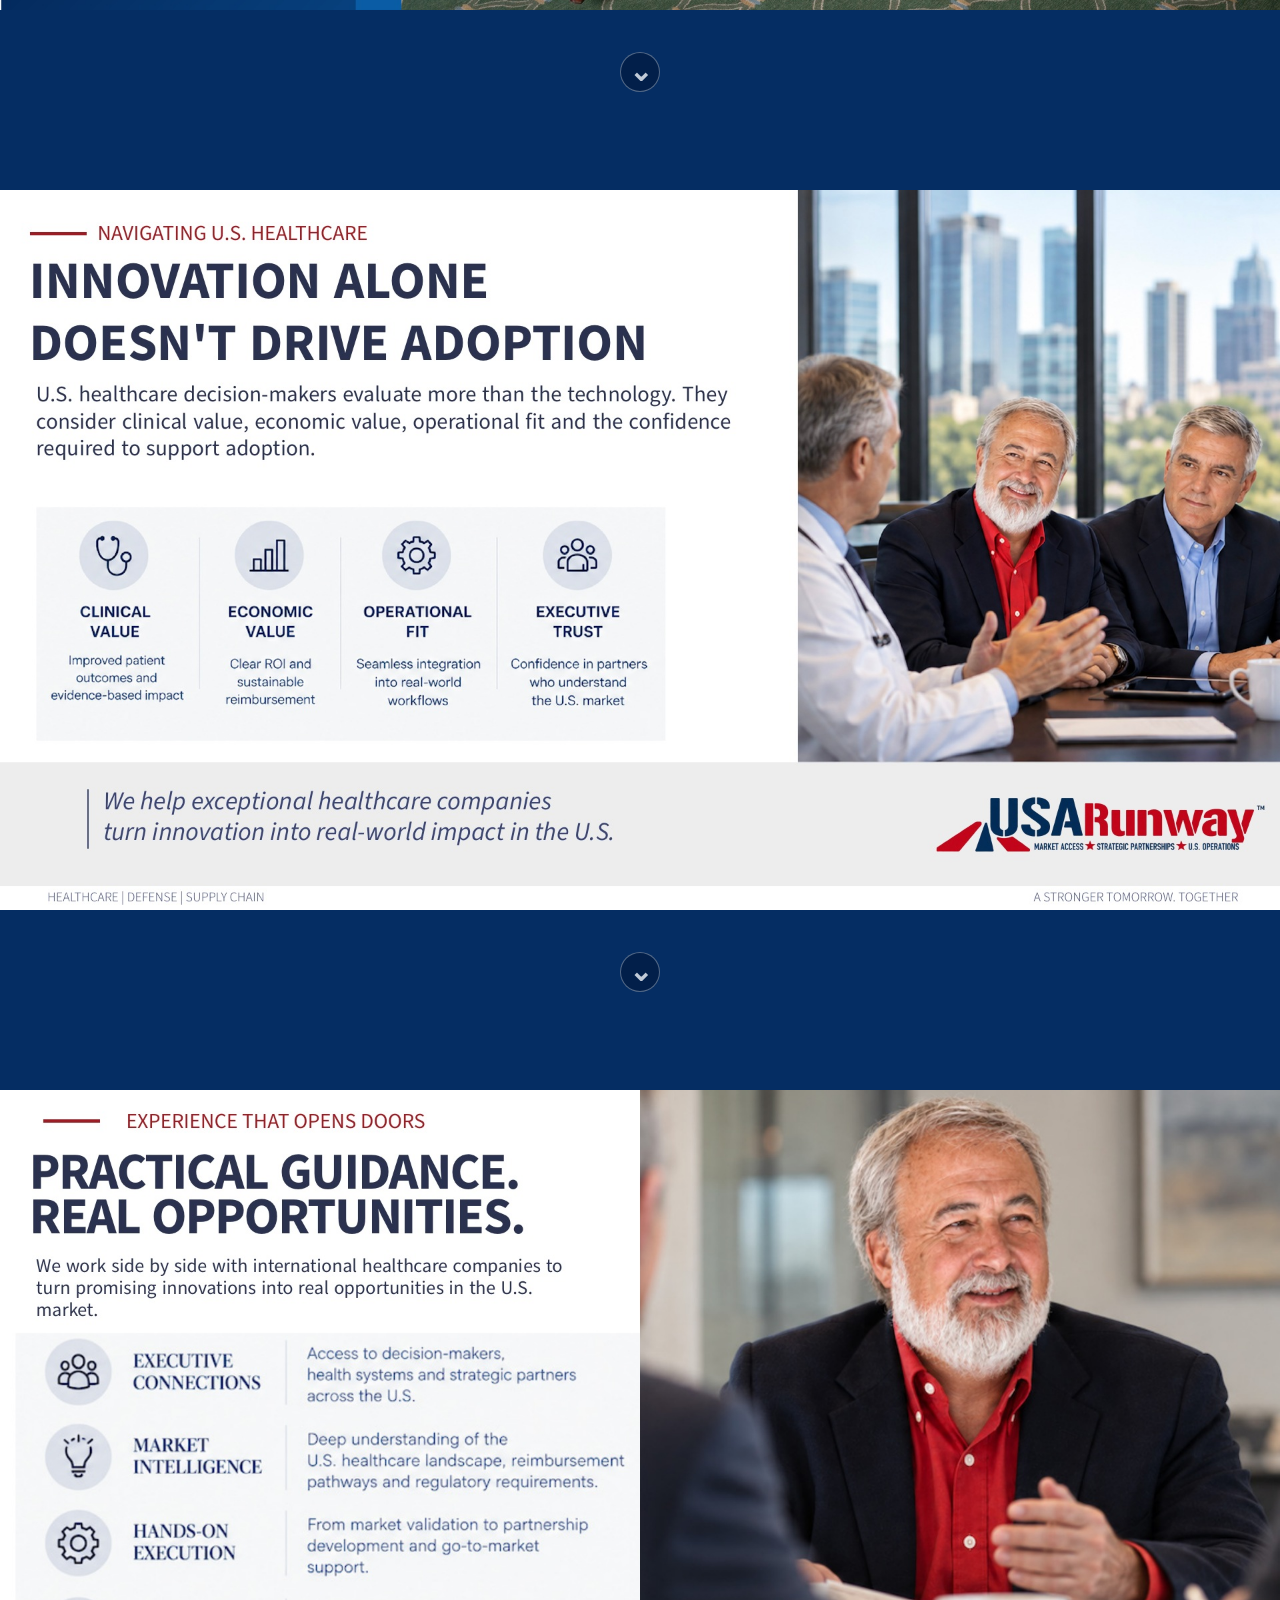
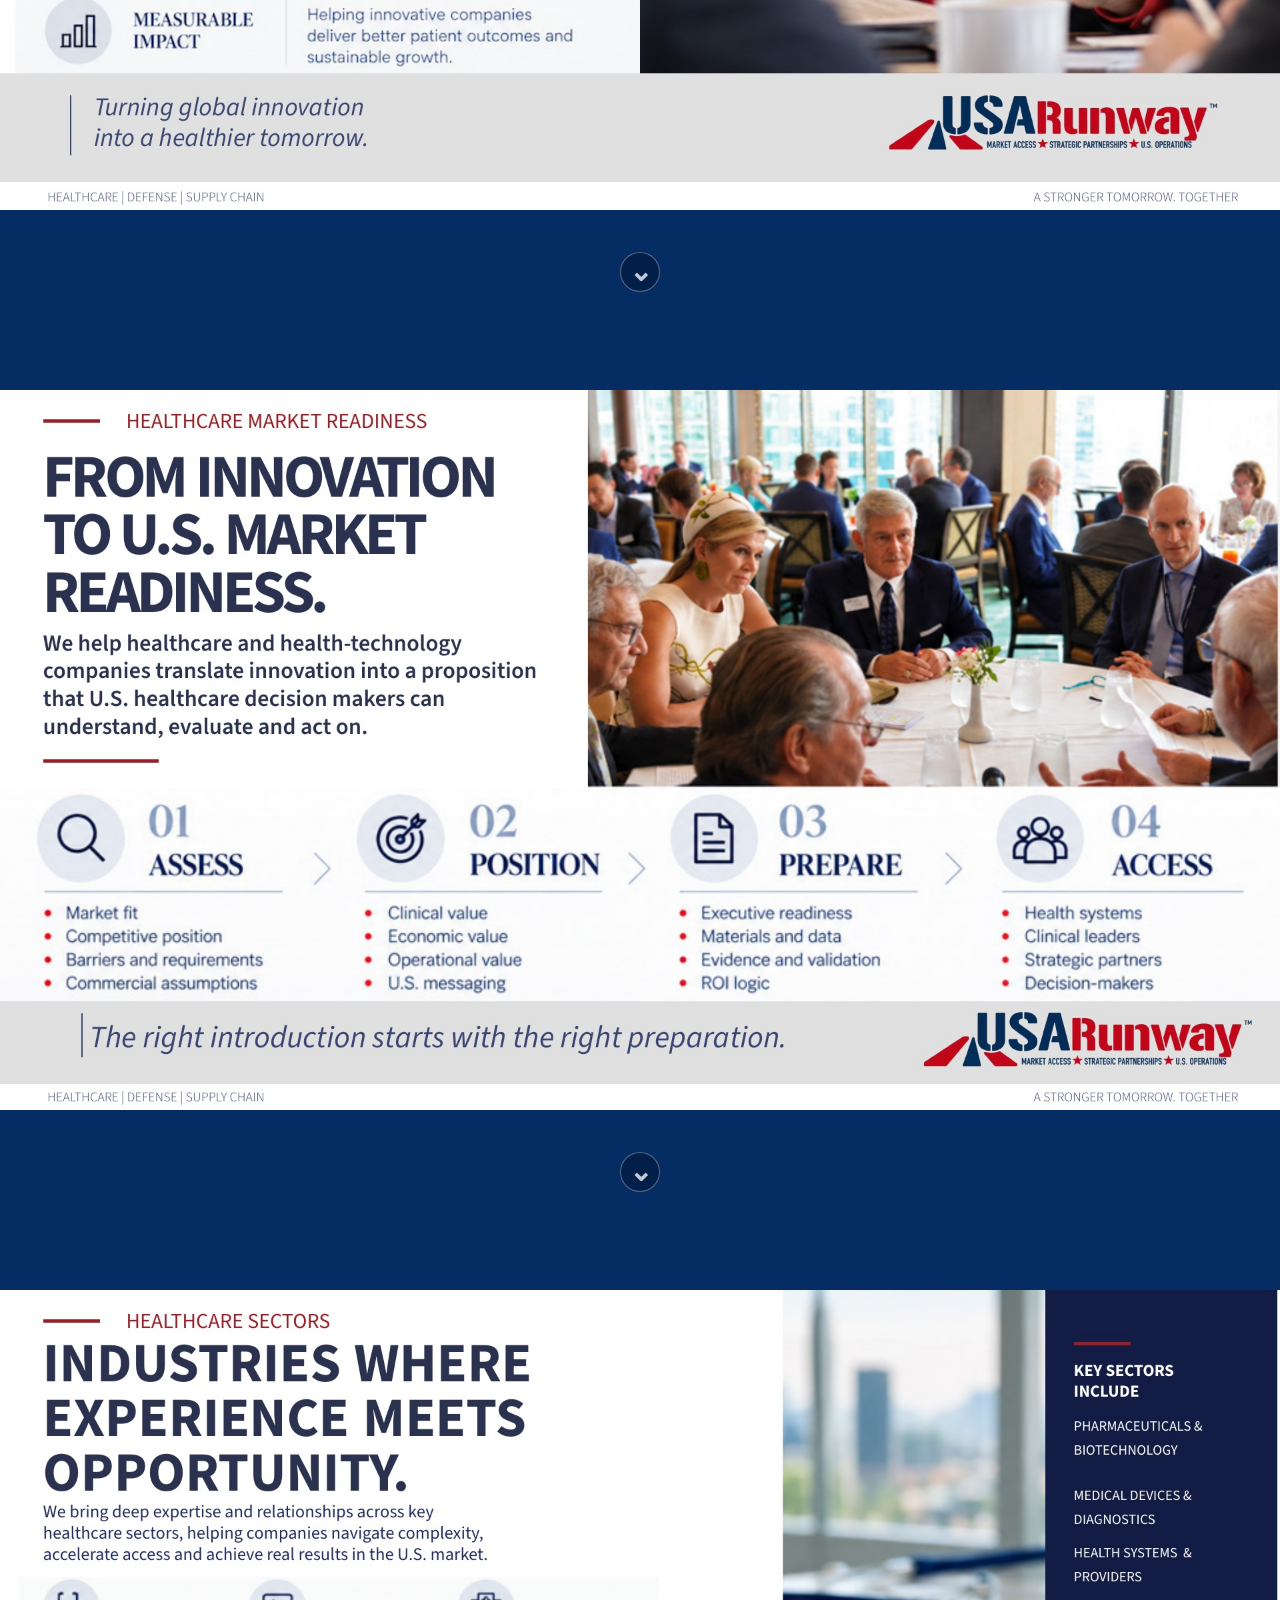
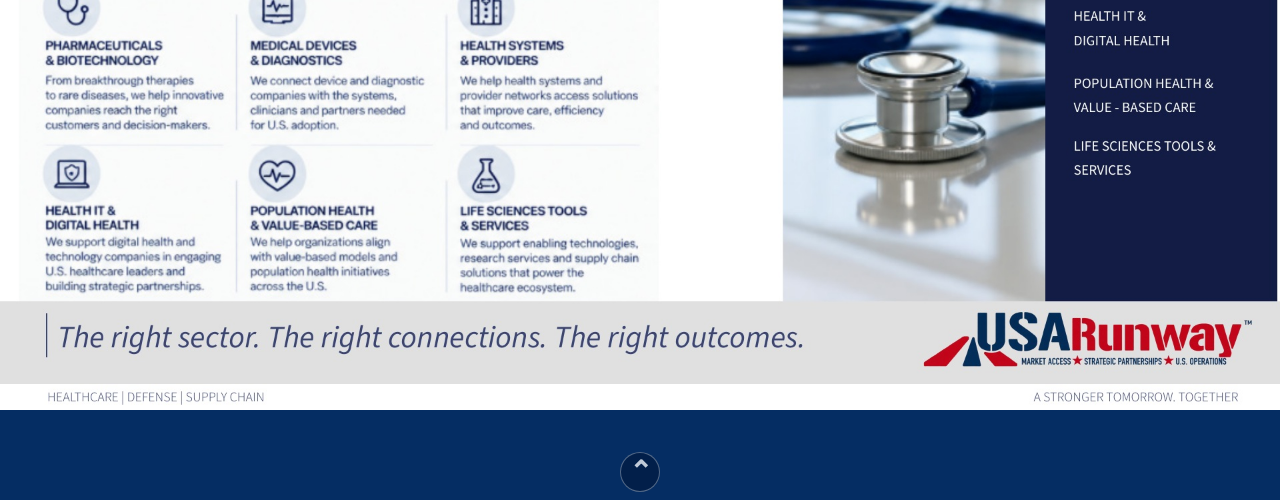
==== commit 936c8062: "Add files via upload" ====
--- a/index.html
+++ b/index.html
@@ -17,44 +17,67 @@
       <div class="launch-frame">
         <img src="assets/launch/01-strategy-access-execution.png" alt="USARunway - Strategy. Access. Execution.">
         <div class="nav-cleaner" aria-hidden="true"></div>
-        <p class="launch-intro">
-          Helping international companies enter and expand in the United States—and helping U.S. companies accelerate growth, build strategic partnerships and strengthen operations.
-        </p>
         <nav class="launch-nav" aria-label="Primary navigation">
-          <details class="services-menu">
-            <summary>Services</summary>
-            <div class="services-dropdown">
-              <a href="mobility/">Mobility &amp; Soft-Landing</a>
-              <a href="strategy/">Business Strategy &amp; Advisory</a>
-              <a href="immigration/">Immigration Support</a>
-              <a href="academy/">Academy</a>
-              <a href="execution/">Services &amp; Execution</a>
-              <a href="network/">Network</a>
-            </div>
-          </details>
+          <a href="strategy/">Business Strategy</a>
+          <a href="mobility/">Landing in the USA</a>
+          <a href="execution/">Operational Activation</a>
           <a href="about/">About</a>
         </nav>
+        <div class="industry-row" aria-label="Industries">
+          <span>Health Care</span>
+          <span>Defense</span>
+          <span>Manufacturing</span>
+        </div>
         <a class="hotspot conversation" href="contact/" aria-label="Start a conversation"></a>
       </div>
-      <a class="scroll-cue" href="#experience" aria-label="Scroll to the next section">⌄</a>
+      <a class="scroll-cue" href="#slide-02" aria-label="Scroll to the next section">⌄</a>
     </section>
-    <section class="launch-panel" id="experience">
-      <div class="launch-frame">
-        <img src="assets/launch/02-experience-behind-strategy.png" alt="Experience behind the strategy">
-        <a class="hotspot meet-team" href="about/" aria-label="Meet our team"></a>
-      </div>
-      <a class="scroll-cue" href="#before-you-invest" aria-label="Scroll to the next section">⌄</a>
+    <section class="launch-panel" id="slide-02">
+      <div class="launch-frame"><img src="assets/deck/slide-02.jpg" alt="Experience behind the strategy"></div>
+      <a class="scroll-cue" href="#slide-03" aria-label="Scroll to the next section">⌄</a>
     </section>
-    <section class="launch-panel" id="before-you-invest">
-      <div class="launch-frame">
-        <img src="assets/launch/03-before-you-invest.png" alt="Before you invest in U.S. expansion, know where you are going">
-      </div>
-      <a class="scroll-cue" href="#method" aria-label="Scroll to the next section">⌄</a>
+    <section class="launch-panel" id="slide-03">
+      <div class="launch-frame"><img src="assets/deck/slide-03.jpg" alt="Before you invest in U.S. expansion, know where you are going"></div>
+      <a class="scroll-cue" href="#slide-04" aria-label="Scroll to the next section">⌄</a>
     </section>
-    <section class="launch-panel" id="method">
-      <div class="launch-frame">
-        <img src="assets/launch/04-usarunway-method.png" alt="The USARunway method">
-      </div>
+    <section class="launch-panel" id="slide-04">
+      <div class="launch-frame"><img src="assets/deck/slide-04.jpg" alt="The USARunway method"></div>
+      <a class="scroll-cue" href="#slide-05" aria-label="Scroll to the next section">⌄</a>
+    </section>
+    <section class="launch-panel" id="slide-05">
+      <div class="launch-frame"><img src="assets/deck/slide-05.jpg" alt="USARunway event introduction"></div>
+      <a class="scroll-cue" href="#slide-06" aria-label="Scroll to the next section">⌄</a>
+    </section>
+    <section class="launch-panel" id="slide-06">
+      <div class="launch-frame"><img src="assets/deck/slide-06.jpg" alt="A partnership built for execution"></div>
+      <a class="scroll-cue" href="#slide-07" aria-label="Scroll to the next section">⌄</a>
+    </section>
+    <section class="launch-panel" id="slide-07">
+      <div class="launch-frame"><img src="assets/deck/slide-07.jpg" alt="What our clients can expect"></div>
+      <a class="scroll-cue" href="#slide-08" aria-label="Scroll to the next section">⌄</a>
+    </section>
+    <section class="launch-panel" id="slide-08">
+      <div class="launch-frame"><img src="assets/deck/slide-08.jpg" alt="Where experience meets opportunity"></div>
+      <a class="scroll-cue" href="#slide-09" aria-label="Scroll to the next section">⌄</a>
+    </section>
+    <section class="launch-panel" id="slide-09">
+      <div class="launch-frame"><img src="assets/deck/slide-09.jpg" alt="Build within the U.S. healthcare ecosystem"></div>
+      <a class="scroll-cue" href="#slide-10" aria-label="Scroll to the next section">⌄</a>
+    </section>
+    <section class="launch-panel" id="slide-10">
+      <div class="launch-frame"><img src="assets/deck/slide-10.jpg" alt="Innovation alone does not drive adoption"></div>
+      <a class="scroll-cue" href="#slide-11" aria-label="Scroll to the next section">⌄</a>
+    </section>
+    <section class="launch-panel" id="slide-11">
+      <div class="launch-frame"><img src="assets/deck/slide-11.jpg" alt="Practical guidance, real opportunities"></div>
+      <a class="scroll-cue" href="#slide-12" aria-label="Scroll to the next section">⌄</a>
+    </section>
+    <section class="launch-panel" id="slide-12">
+      <div class="launch-frame"><img src="assets/deck/slide-12.jpg" alt="From innovation to U.S. market readiness"></div>
+      <a class="scroll-cue" href="#slide-13" aria-label="Scroll to the next section">⌄</a>
+    </section>
+    <section class="launch-panel" id="slide-13">
+      <div class="launch-frame"><img src="assets/deck/slide-13.jpg" alt="Industries where experience meets opportunity"></div>
       <a class="scroll-cue" href="#strategy-access-execution" aria-label="Return to the first section">⌃</a>
     </section>
   </main>
--- a/assets/launch.css
+++ b/assets/launch.css
@@ -20,35 +20,36 @@
 .hotspot:focus-visible {
   outline: 3px solid #fff; outline-offset: 2px; background: rgb(255 255 255 / 12%);
 }
+.nav-cleaner {
+  position: absolute; z-index: 3; left: 29%; right: 0; top: 0; height: 15.5%;
+  background: linear-gradient(90deg, rgb(1 37 104), rgb(5 65 145));
+}
 .launch-nav {
-  position: absolute; z-index: 4; left: 29%; right: 0; top: 0; height: 15.5%;
-  display: flex; align-items: center; justify-content: center; gap: 3.8%;
-  padding: 0 3% 0 2%;
-  background: linear-gradient(90deg, rgb(1 37 104), rgb(5 65 145));
-  font: 700 clamp(8px, 1.15vw, 17px)/1 Arial, sans-serif;
+  position: absolute; z-index: 4; left: 7.5%; top: 60.4%; width: 78%; height: 3.6%;
+  display: flex; align-items: center; justify-content: flex-start; gap: 3.3%;
+  padding: 0;
+  background: transparent;
+  font: 700 clamp(8px, 0.95vw, 14px)/1 Arial, sans-serif;
   letter-spacing: 0.015em; text-transform: uppercase; white-space: nowrap;
 }
-.launch-nav > a, .services-menu > summary, .services-dropdown a {
+.launch-nav > a {
   color: #fff; text-decoration: none;
 }
-.launch-nav > a, .services-menu > summary { opacity: 0.95; }
-.launch-nav > a:hover, .services-menu > summary:hover { opacity: 1; }
-.services-menu { position: relative; }
-.services-menu > summary { list-style: none; cursor: pointer; }
-.services-menu > summary::-webkit-details-marker { display: none; }
-.services-menu > summary::after { content: "▾"; margin-left: 0.45em; font-size: 0.72em; }
-.services-dropdown {
-  position: absolute; left: 50%; top: calc(100% + 1.35rem); transform: translateX(-50%);
-  width: clamp(220px, 25vw, 360px); padding: clamp(16px, 2.2vw, 32px);
-  display: grid; gap: clamp(13px, 1.5vw, 22px);
-  border: 1px solid rgb(142 173 222 / 30%); border-radius: clamp(14px, 2vw, 28px);
-  background: rgb(13 27 53 / 97%); box-shadow: 0 22px 60px rgb(0 0 0 / 42%);
-  font-size: clamp(9px, 0.86vw, 13px); letter-spacing: 0.12em;
+.launch-nav > a { opacity: 0.95; }
+.launch-nav > a:hover { opacity: 1; }
+.industry-row {
+  position: absolute; z-index: 4; left: 7.5%; top: 64.2%; width: 57%; height: 3.8%;
+  display: flex; align-items: center; gap: 2.2%;
+  font: 800 clamp(8px, 0.92vw, 14px)/1 Arial, sans-serif;
+  letter-spacing: 0.08em; text-transform: uppercase;
 }
-.services-dropdown a { color: #aebbd0; }
-.services-dropdown a:hover { color: #fff; }
-.services-menu:not([open]) .services-dropdown { display: none; }
-.services-menu:hover .services-dropdown { display: grid; }
+.industry-row span {
+  display: flex; align-items: center; justify-content: center;
+  min-width: 28%; height: 100%; padding: 0 2%;
+  border: 1px solid rgb(114 190 255 / 75%); border-radius: 0.35rem;
+  background: linear-gradient(135deg, #0877cf, #114f9f);
+  color: #fff; box-shadow: 0 8px 24px rgb(0 25 70 / 35%);
+}
 .conversation { left: 8.1%; top: 66.9%; width: 21.3%; height: 7.7%; }
 .meet-team { left: 70%; top: 66.8%; width: 17.5%; height: 7.5%; }
 .scroll-cue {
